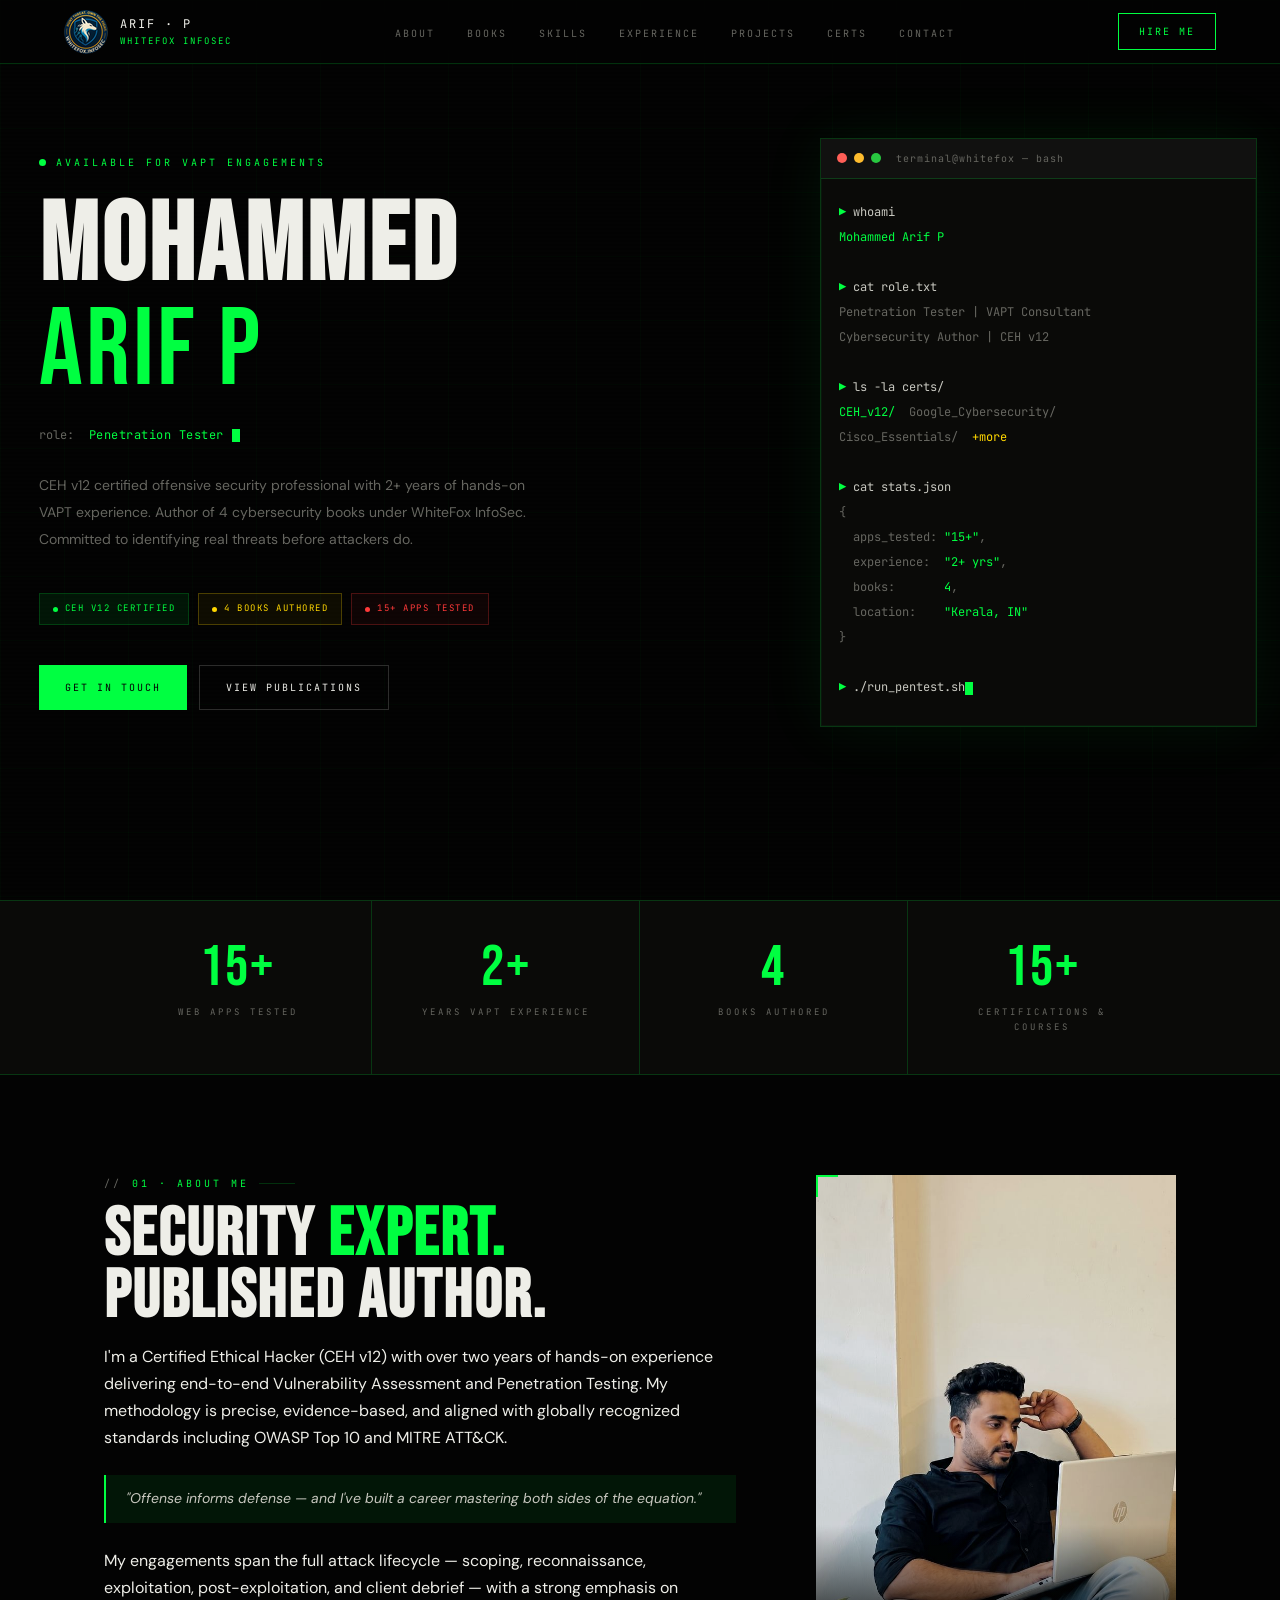
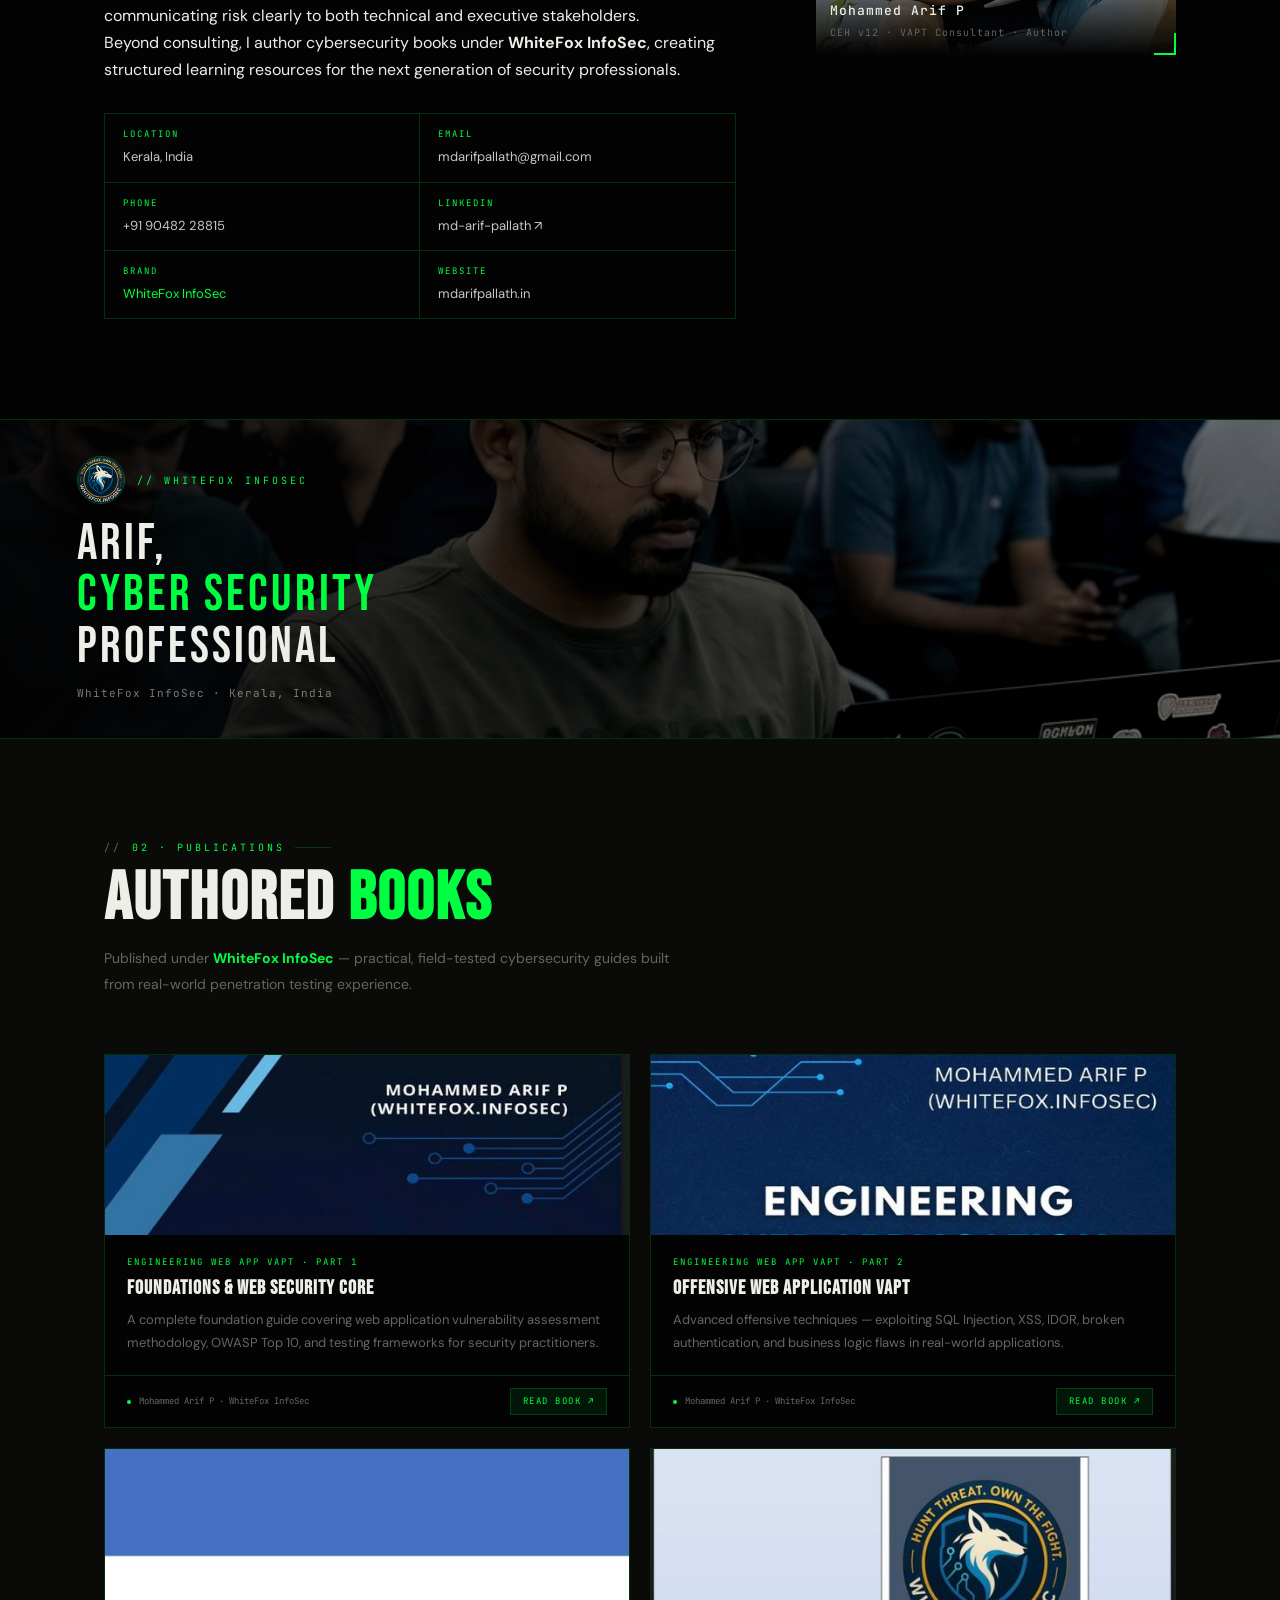
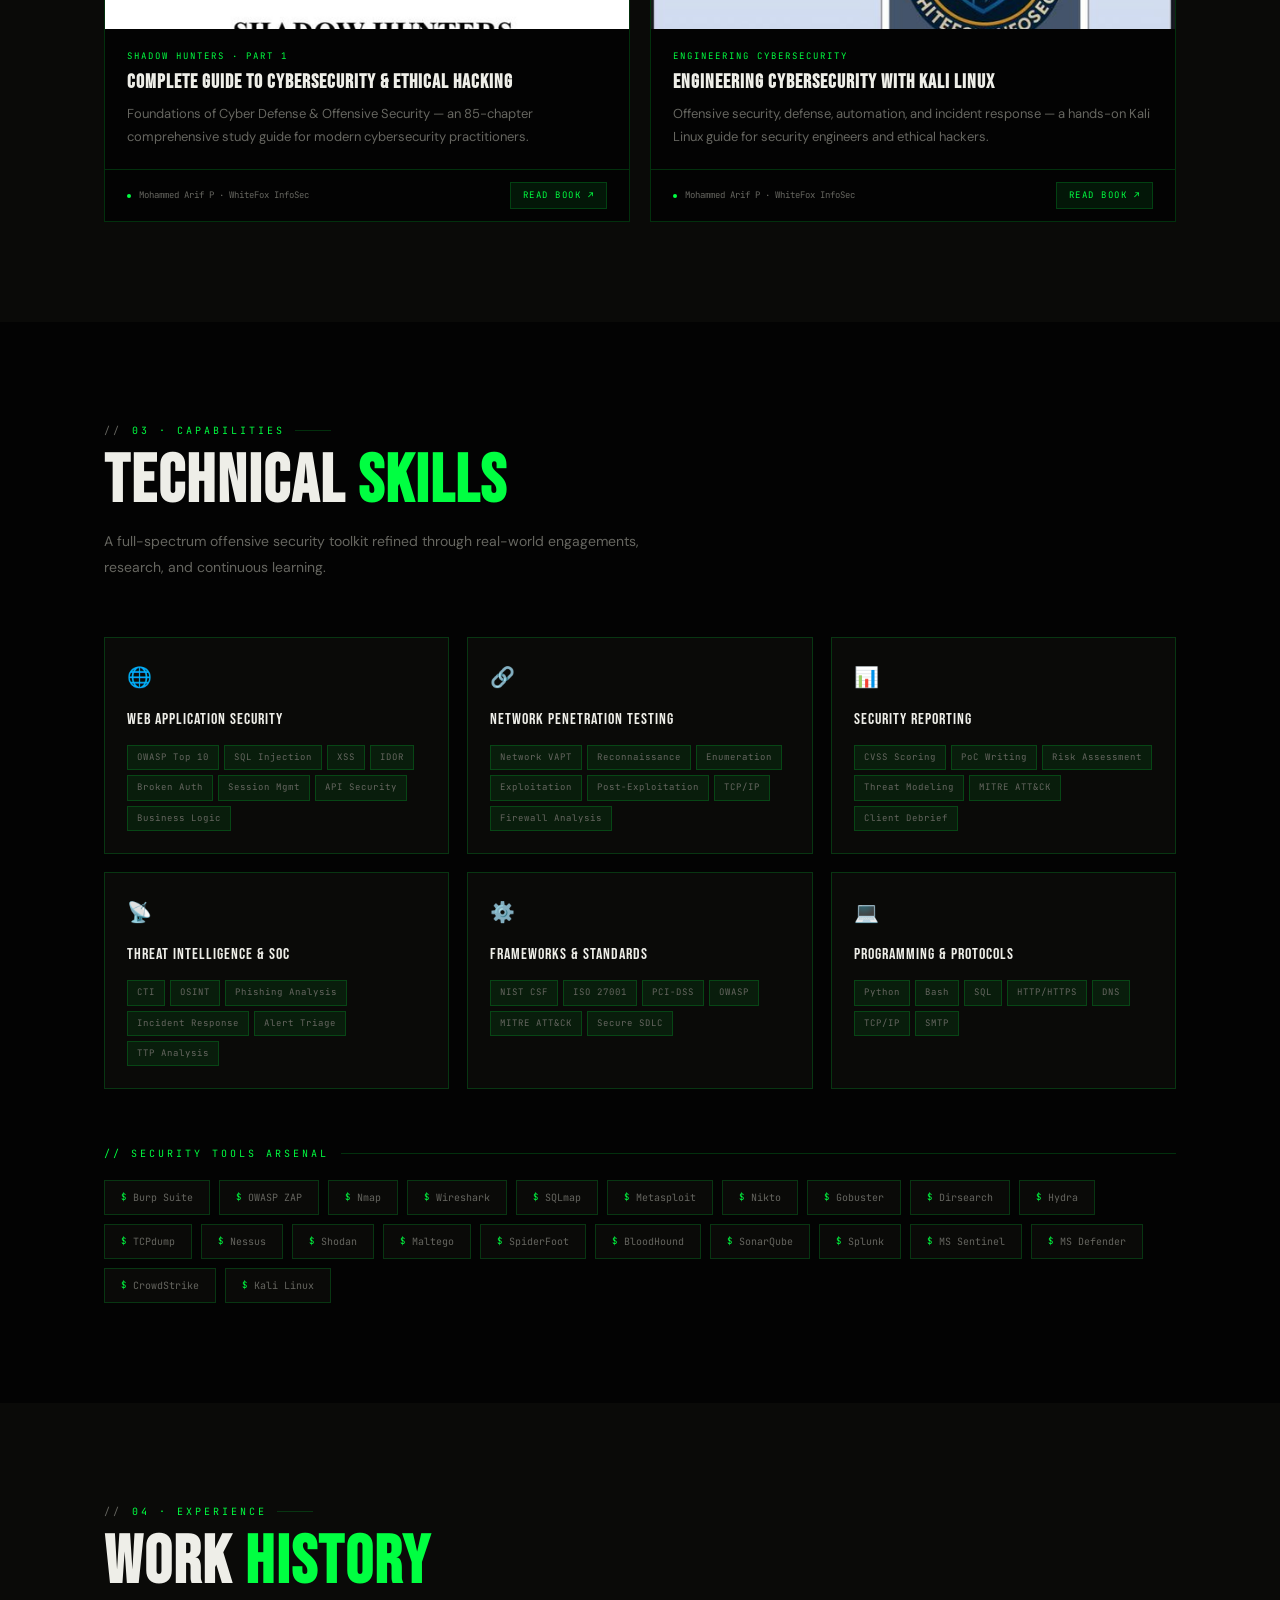
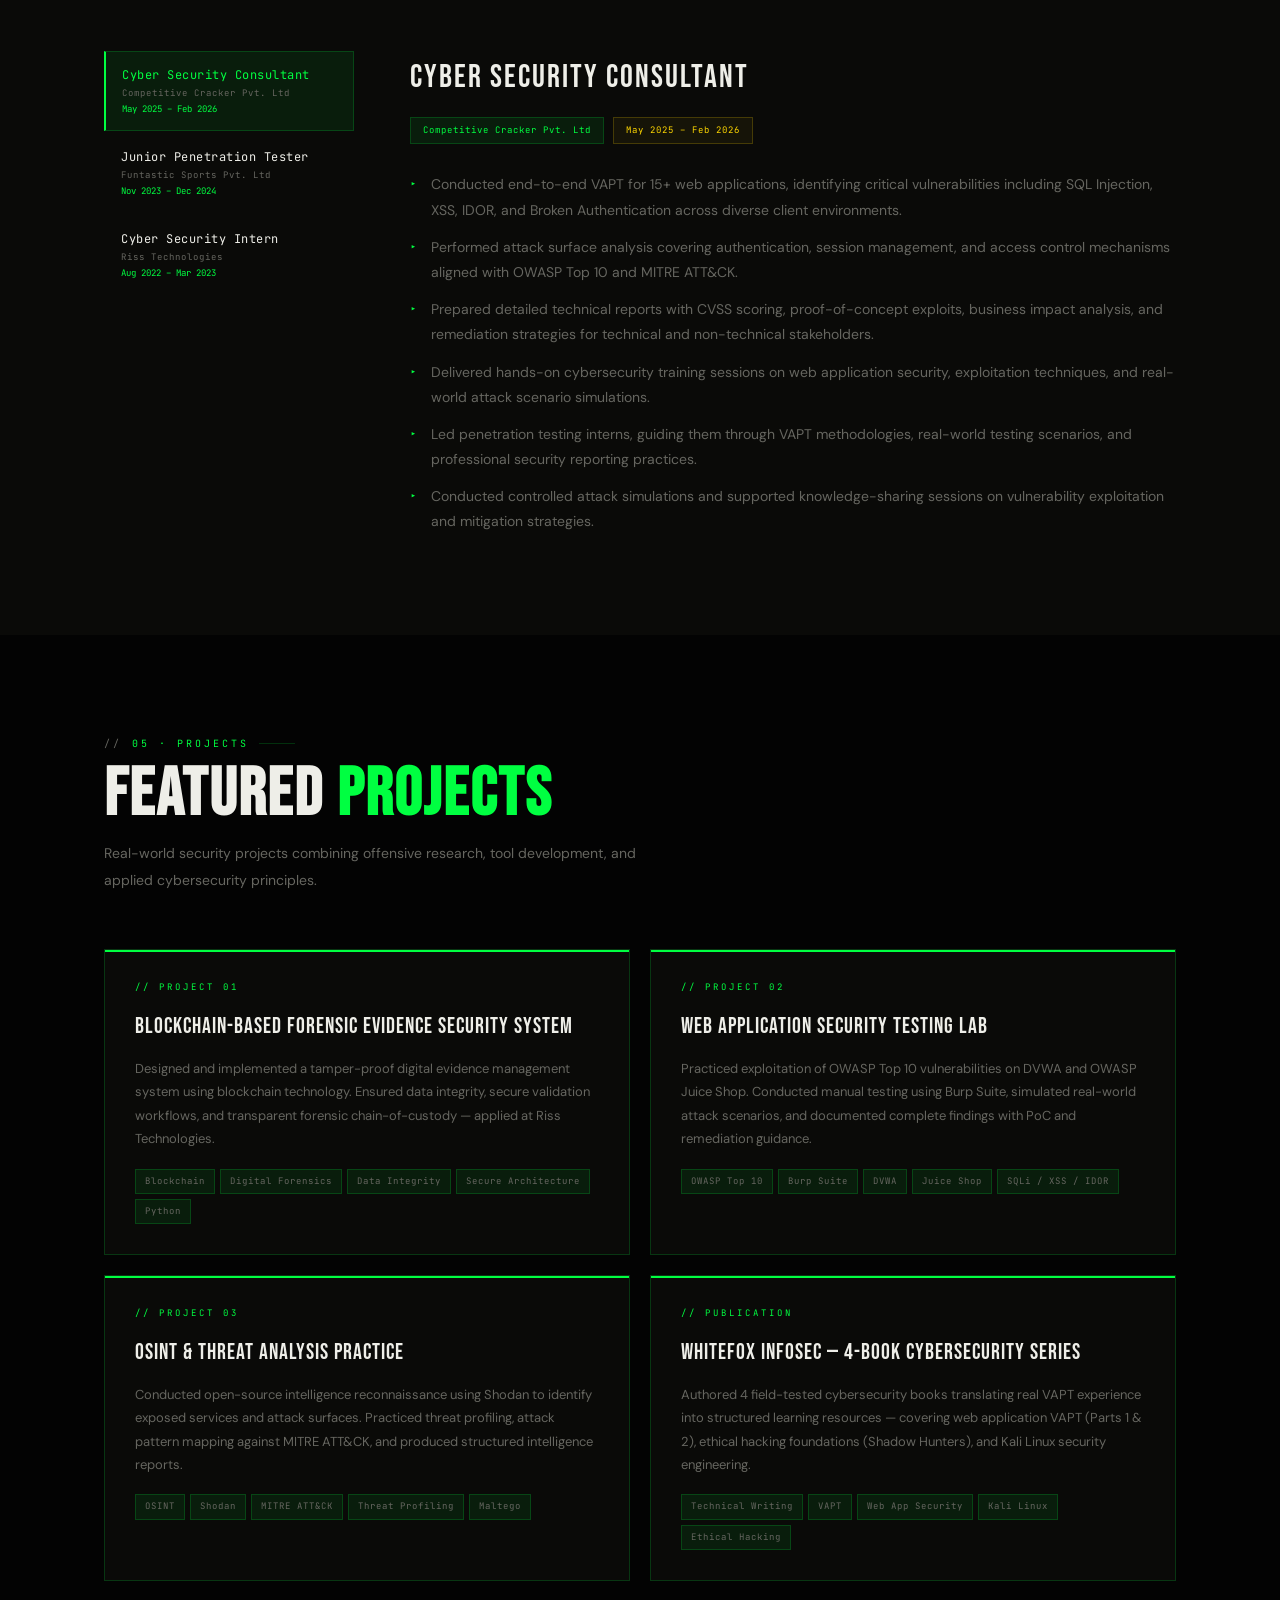
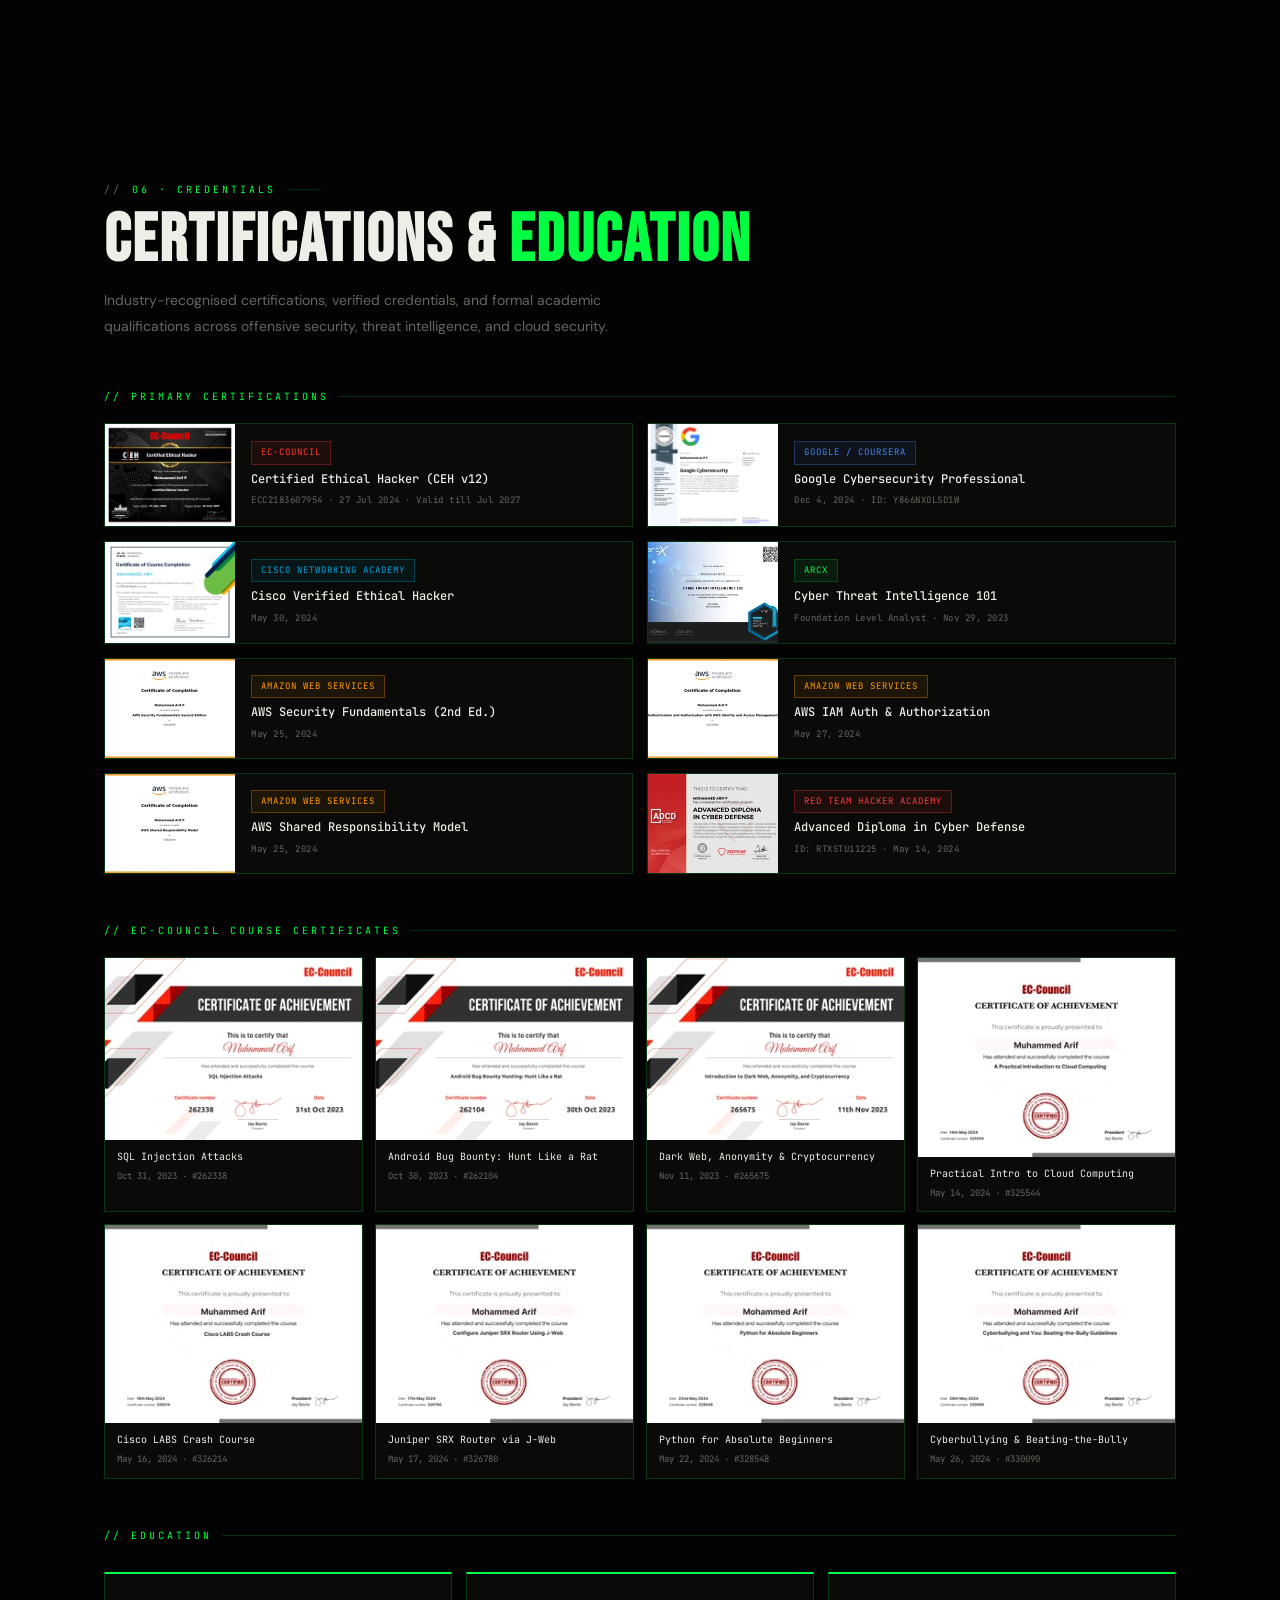
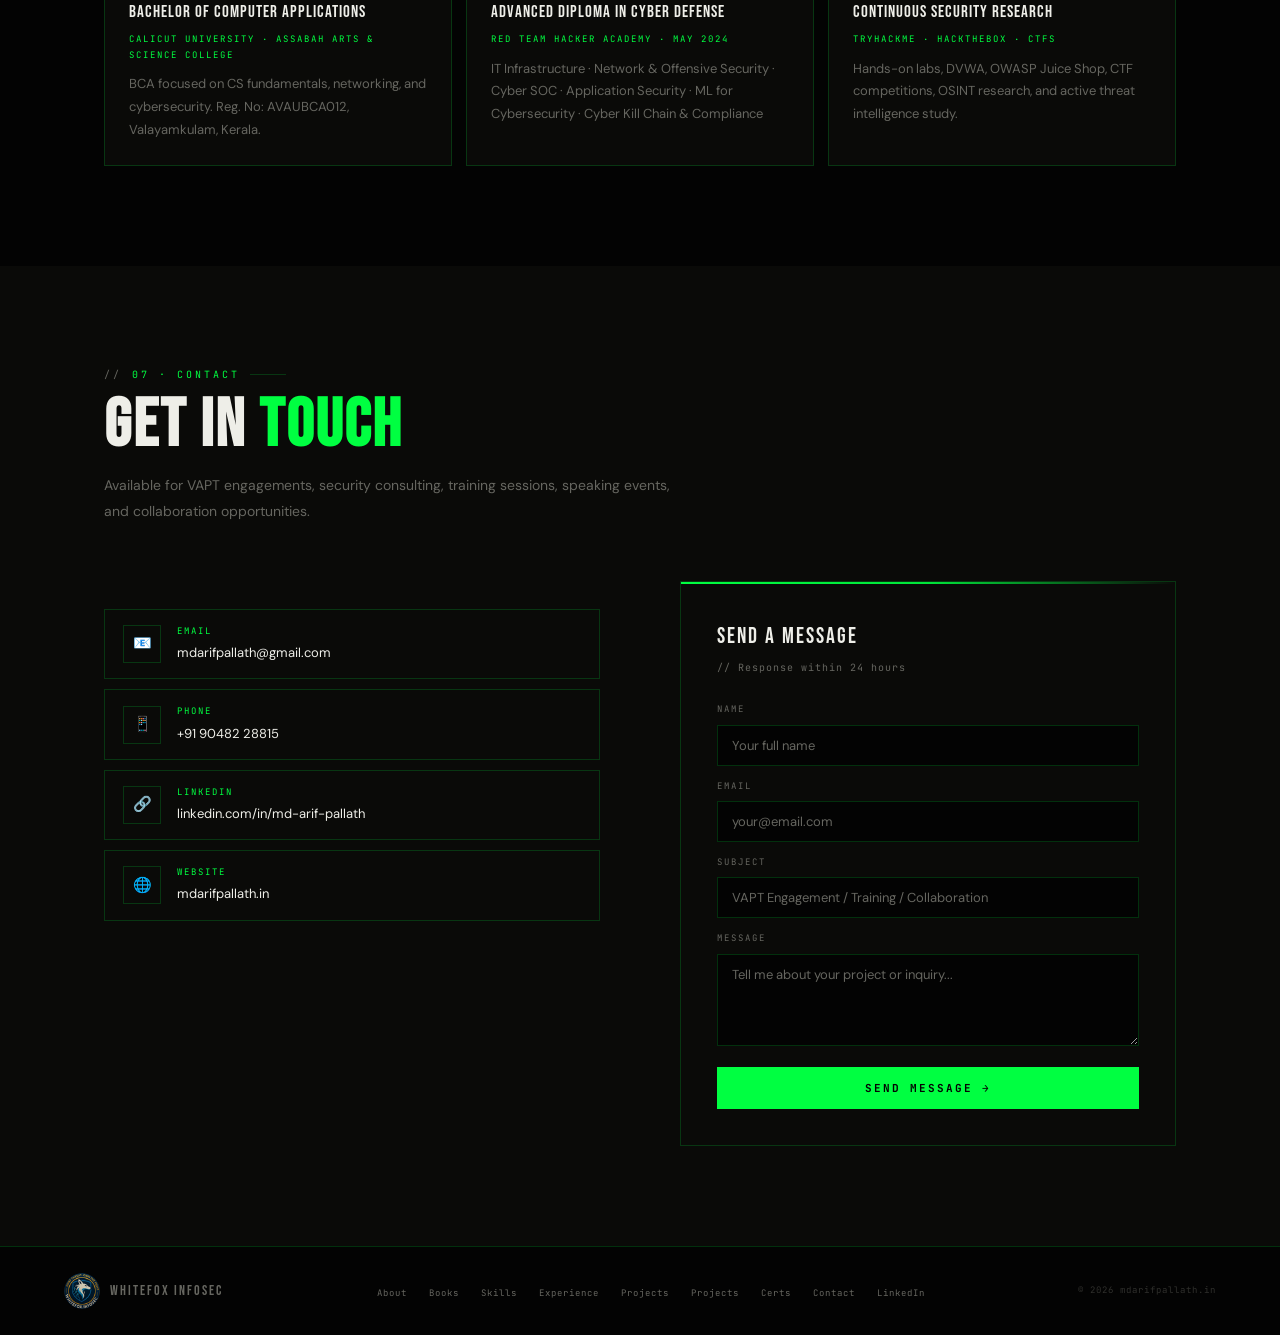
==== index.html @ 0f736189 "Add files via upload" ====
<!DOCTYPE html>
<html lang="en" prefix="og: https://ogp.me/ns#">
<head>
<meta charset="UTF-8">
<meta name="viewport" content="width=device-width, initial-scale=1.0">

<!-- PRIMARY SEO -->
<title>Mohammed Arif P | CEH v12 Penetration Tester & VAPT Consultant | Kerala, India</title>
<meta name="description" content="Mohammed Arif P — CEH v12 certified Penetration Tester and VAPT Consultant based in Kerala, India. Author of 4 cybersecurity books under WhiteFox InfoSec. Expert in OWASP Top 10, SQLi, XSS, IDOR, and network security.">
<meta name="keywords" content="Mohammed Arif P, mdarifpallath, penetration tester India, CEH v12, ethical hacker Kerala, VAPT consultant, web application security, cybersecurity author India, OWASP Top 10">
<meta name="author" content="Mohammed Arif P">
<meta name="robots" content="index, follow">
<meta name="theme-color" content="#030303">
<link rel="canonical" href="https://mdarifpallath.in/">

<!-- OPEN GRAPH -->
<meta property="og:type" content="profile">
<meta property="og:title" content="Mohammed Arif P — Penetration Tester, Author & VAPT Consultant">
<meta property="og:description" content="CEH v12 certified. Author of 4 cybersecurity books. 2+ years VAPT experience. Kerala, India.">
<meta property="og:url" content="https://mdarifpallath.in/">
<meta property="og:site_name" content="Mohammed Arif P | Cybersecurity Portfolio">
<meta property="og:locale" content="en_IN">

<!-- FONTS -->
<link rel="preconnect" href="https://fonts.googleapis.com">
<link rel="preconnect" href="https://fonts.gstatic.com" crossorigin>
<link href="https://fonts.googleapis.com/css2?family=Bebas+Neue&family=JetBrains+Mono:ital,wght@0,300;0,400;0,500;0,700;1,400&family=DM+Sans:wght@300;400;500;600&display=swap" rel="stylesheet">

<style>
/* ═══════════════ TOKENS ═══════════════ */
:root {
  --bg:       #030303;
  --bg-1:     #0A0A08;
  --bg-2:     #111110;
  --bg-3:     #181815;
  --green:    #00FF41;
  --green-2:  #00E63A;
  --green-3:  rgba(0,255,65,0.08);
  --green-bd: rgba(0,255,65,0.18);
  --green-gw: rgba(0,255,65,0.25);
  --red:      #FF3A3A;
  --gold:     #FFD700;
  --white:    #EEEEE8;
  --white-2:  #C8C8C0;
  --muted:    #666660;
  --dim:      rgba(238,238,232,0.05);
  --disp:     'Bebas Neue', sans-serif;
  --mono:     'JetBrains Mono', monospace;
  --sans:     'DM Sans', sans-serif;
}

/* ═══ RESET ═══ */
*,*::before,*::after{box-sizing:border-box;margin:0;padding:0}
html{scroll-behavior:smooth;font-size:16px}
body{
  background:var(--bg);
  color:var(--white);
  font-family:var(--sans);
  font-weight:400;
  line-height:1.7;
  overflow-x:hidden;
}
/* Grid texture */
body::before{
  content:'';
  position:fixed;inset:0;
  background-image:
    linear-gradient(rgba(0,255,65,0.025) 1px, transparent 1px),
    linear-gradient(90deg, rgba(0,255,65,0.025) 1px, transparent 1px);
  background-size:64px 64px;
  pointer-events:none;z-index:0;
}
/* Scanlines */
body::after{
  content:'';
  position:fixed;inset:0;
  background:repeating-linear-gradient(
    0deg,transparent,transparent 2px,
    rgba(0,0,0,0.025) 2px,rgba(0,0,0,0.025) 4px
  );
  pointer-events:none;z-index:0;
}
img{max-width:100%;display:block}
a{color:inherit;text-decoration:none}

/* ═══ SCROLLBAR ═══ */
::-webkit-scrollbar{width:3px}
::-webkit-scrollbar-track{background:var(--bg)}
::-webkit-scrollbar-thumb{background:var(--green)}
::selection{background:var(--green);color:var(--bg)}

/* ═══ LAYOUT ═══ */
.container{max-width:1200px;margin:0 auto;padding:0 5%}
section{padding:100px 0;position:relative;z-index:1}

/* ═══ SECTION HEAD ═══ */
.s-label{
  font-family:var(--mono);font-size:10px;color:var(--green);
  letter-spacing:3px;text-transform:uppercase;margin-bottom:12px;
  display:flex;align-items:center;gap:10px;
}
.s-label::before{content:'//';color:var(--muted)}
.s-label::after{content:'';height:1px;width:36px;background:var(--green-bd)}
.s-h{
  font-family:var(--disp);
  font-size:clamp(40px,5.5vw,68px);
  line-height:0.92;letter-spacing:2px;
  text-transform:uppercase;margin-bottom:14px;color:var(--white);
}
.s-h span{color:var(--green)}
.s-sub{font-size:14px;color:var(--muted);max-width:580px;line-height:1.9}

/* ═══ NAV ═══ */
nav{
  position:fixed;top:0;left:0;right:0;z-index:9000;
  height:64px;display:flex;align-items:center;justify-content:space-between;
  padding:0 5%;
  background:rgba(3,3,3,0.75);
  backdrop-filter:blur(20px);-webkit-backdrop-filter:blur(20px);
  border-bottom:1px solid var(--green-bd);
  transition:background 0.3s;
}
.nav-logo{display:flex;align-items:center;gap:12px}
/* nav-mark removed - using real logo */
.nav-wordmark{font-family:var(--mono);font-size:12px;color:var(--white);letter-spacing:2px}
.nav-sub{font-family:var(--mono);font-size:9px;color:var(--green);letter-spacing:2px;text-transform:uppercase}
.nav-links{display:flex;gap:32px;list-style:none}
.nav-links a{
  font-family:var(--mono);font-size:10px;color:var(--muted);
  letter-spacing:2px;text-transform:uppercase;transition:color 0.2s;
  position:relative;padding-bottom:3px;
}
.nav-links a::after{
  content:'';position:absolute;bottom:0;left:0;right:0;
  height:1px;background:var(--green);transform:scaleX(0);transition:transform 0.2s;
}
.nav-links a:hover{color:var(--green)}
.nav-links a:hover::after,.nav-links a.active::after{transform:scaleX(1)}
.nav-links a.active{color:var(--green)}
.nav-cta{
  font-family:var(--mono);font-size:10px;letter-spacing:2px;text-transform:uppercase;
  padding:9px 20px;border:1px solid var(--green);color:var(--green);
  transition:all 0.2s;
}
.nav-cta:hover{background:var(--green);color:var(--bg)}
.hamburger{display:none;flex-direction:column;gap:5px;cursor:pointer;background:none;border:none;padding:6px}
.hamburger span{display:block;width:22px;height:1px;background:var(--green);transition:all 0.3s}

/* ═══ HERO ═══ */
.hero{
  min-height:100vh;
  display:grid;grid-template-columns:1fr 460px;
  align-items:center;padding-top:64px;
  position:relative;z-index:1;gap:48px;
}
.hero-left{padding:80px 0 80px 5%}
.hero-status{
  display:flex;align-items:center;gap:10px;
  font-family:var(--mono);font-size:10px;color:var(--green);
  letter-spacing:3px;text-transform:uppercase;margin-bottom:28px;
}
.status-dot{
  width:7px;height:7px;border-radius:50%;background:var(--green);
  animation:pulse 2s infinite;flex-shrink:0;
}
@keyframes pulse{0%,100%{opacity:1;box-shadow:0 0 0 0 var(--green-gw)}50%{opacity:0.5;box-shadow:0 0 0 6px transparent}}
.hero-name{
  font-family:var(--disp);
  font-size:clamp(62px,8.5vw,116px);
  line-height:0.9;letter-spacing:3px;text-transform:uppercase;
  color:var(--white);margin-bottom:6px;
}
.hero-name-2{
  font-family:var(--disp);
  font-size:clamp(62px,8.5vw,116px);
  line-height:0.9;letter-spacing:3px;text-transform:uppercase;
  color:var(--green);margin-bottom:24px;display:block;
}
.hero-role-wrap{
  display:flex;align-items:center;gap:8px;
  margin-bottom:26px;
}
.role-pre{font-family:var(--mono);font-size:12px;color:var(--muted)}
#hero-role{font-family:var(--mono);font-size:12px;color:var(--green);letter-spacing:0.5px}
.caret{
  display:inline-block;width:8px;height:13px;
  background:var(--green);animation:blink 1s steps(1) infinite;
  vertical-align:middle;
}
@keyframes blink{50%{opacity:0}}
.hero-desc{
  font-size:14px;color:var(--muted);
  max-width:500px;line-height:1.95;margin-bottom:40px;
}
.badges{display:flex;flex-wrap:wrap;gap:9px;margin-bottom:40px}
.badge{
  display:flex;align-items:center;gap:7px;
  font-family:var(--mono);font-size:9px;letter-spacing:1.5px;text-transform:uppercase;
  padding:7px 13px;border:1px solid;
}
.bg-g{color:var(--green);border-color:var(--green-bd);background:var(--green-3)}
.bg-r{color:var(--red);border-color:rgba(255,58,58,0.25);background:rgba(255,58,58,0.05)}
.bg-y{color:var(--gold);border-color:rgba(255,215,0,0.25);background:rgba(255,215,0,0.05)}
.bdot{width:5px;height:5px;border-radius:50%}
.bg-g .bdot{background:var(--green)}
.bg-r .bdot{background:var(--red);animation:pulse 2s infinite}
.bg-y .bdot{background:var(--gold)}
.ctas{display:flex;gap:12px;flex-wrap:wrap}
.btn{
  display:inline-flex;align-items:center;gap:8px;
  font-family:var(--mono);font-size:10px;letter-spacing:2px;text-transform:uppercase;
  padding:13px 26px;transition:all 0.22s;cursor:pointer;border:none;
}
.btn-solid{background:var(--green);color:var(--bg)}
.btn-solid:hover{background:var(--green-2);transform:translateY(-2px);box-shadow:0 8px 28px var(--green-gw)}
.btn-line{background:transparent;color:var(--white);border:1px solid rgba(238,238,232,0.18)}
.btn-line:hover{border-color:var(--green);color:var(--green)}

/* ═══ HERO TERMINAL ═══ */
.hero-right{padding:0 5% 0 0;display:flex;align-items:center;justify-content:center}
.terminal{
  background:var(--bg-1);border:1px solid var(--green-bd);
  width:100%;max-width:440px;
  box-shadow:0 0 60px rgba(0,255,65,0.07),inset 0 0 0 1px rgba(0,255,65,0.05);
  position:relative;
}
.t-bar{
  display:flex;align-items:center;gap:7px;
  padding:11px 16px;border-bottom:1px solid var(--green-bd);
  background:var(--bg-2);
}
.t-circle{width:10px;height:10px;border-radius:50%}
.t-circle:nth-child(1){background:#FF5F57}
.t-circle:nth-child(2){background:#FEBC2E}
.t-circle:nth-child(3){background:#28C840}
.t-tab{font-family:var(--mono);font-size:10px;color:var(--muted);letter-spacing:1px;margin-left:8px}
.t-body{padding:20px 18px 26px;font-family:var(--mono);font-size:12px;line-height:2}
.tp{color:var(--green)}
.tc{color:var(--white-2)}
.to{color:var(--muted)}
.tg{color:var(--green)}
.tr{color:var(--red)}
.ty{color:var(--gold)}
.tl{margin:1px 0;display:block}
.t-caret{
  display:inline-block;width:8px;height:13px;
  background:var(--green);animation:blink 1s steps(1) infinite;
  vertical-align:text-bottom;
}

/* ═══ STATS ═══ */
.stats{
  background:var(--bg-1);
  border-top:1px solid var(--green-bd);border-bottom:1px solid var(--green-bd);
  position:relative;z-index:1;
}
.stats-grid{display:grid;grid-template-columns:repeat(4,1fr)}
.stat{
  padding:38px 40px;text-align:center;
  border-right:1px solid var(--green-bd);position:relative;
  transition:background 0.3s;
}
.stat:last-child{border-right:none}
.stat::after{
  content:'';position:absolute;top:0;left:0;right:0;height:2px;
  background:transparent;transition:background 0.3s;
}
.stat:hover{background:var(--green-3)}
.stat:hover::after{background:var(--green)}
.stat-n{
  font-family:var(--disp);font-size:58px;color:var(--green);
  line-height:1;letter-spacing:2px;margin-bottom:8px;
}
.stat-l{font-family:var(--mono);font-size:9px;color:var(--muted);letter-spacing:3px;text-transform:uppercase}

/* ═══ ABOUT ═══ */
.about-grid{
  display:grid;grid-template-columns:1fr 360px;
  gap:80px;align-items:start;
}
.about-text p{font-size:14px;color:var(--muted);line-height:1.95;margin-bottom:18px}
blockquote{
  border-left:2px solid var(--green);padding:12px 20px;
  margin:24px 0;font-style:italic;color:var(--white-2);
  background:var(--green-3);font-size:14px;
}
.info-table{
  margin-top:30px;border:1px solid var(--green-bd);
  display:grid;grid-template-columns:1fr 1fr;
}
.i-row{
  padding:13px 18px;border-bottom:1px solid var(--green-bd);
  border-right:1px solid var(--green-bd);
}
.i-row:nth-child(even){border-right:none}
.i-row:nth-last-child(-n+2){border-bottom:none}
.i-k{font-family:var(--mono);font-size:9px;color:var(--green);letter-spacing:2px;text-transform:uppercase;margin-bottom:4px}
.i-v{font-size:13px;color:var(--white-2)}
.i-v a{color:var(--white-2);transition:color 0.2s}
.i-v a:hover{color:var(--green)}

/* ═══ PHOTO ═══ */
.photo-wrap{position:relative}
.photo-frame{position:relative;overflow:hidden}
.photo-frame img{
  width:100%;aspect-ratio:3/4;object-fit:cover;object-position:top;
  display:block;filter:grayscale(15%) contrast(1.05);
  transition:filter 0.3s;
}
.photo-frame:hover img{filter:grayscale(0%) contrast(1.05)}
/* photo placeholder */
.photo-ph{
  width:100%;aspect-ratio:3/4;
  background:linear-gradient(160deg,var(--bg-2),var(--bg-3));
  display:flex;flex-direction:column;align-items:center;justify-content:center;gap:10px;
}
.photo-init{
  font-family:var(--disp);font-size:80px;letter-spacing:6px;
  color:var(--green);opacity:0.75;
}
.photo-ph-sub{font-family:var(--mono);font-size:9px;color:var(--muted);letter-spacing:3px;text-transform:uppercase}
/* corner brackets */
.photo-frame::before,.photo-frame::after{
  content:'';position:absolute;width:22px;height:22px;
  border-color:var(--green);border-style:solid;z-index:2;
}
.photo-frame::before{top:0;left:0;border-width:2px 0 0 2px}
.photo-frame::after{bottom:0;right:0;border-width:0 2px 2px 0}
.photo-overlay{
  position:absolute;bottom:0;left:0;right:0;height:130px;
  background:linear-gradient(to top,var(--bg) 0%,transparent 100%);
}
.photo-cap{
  position:absolute;bottom:14px;left:14px;right:14px;
  font-family:var(--mono);font-size:10px;color:var(--muted);letter-spacing:1px;
}
.photo-cap-name{font-size:13px;color:var(--white);margin-bottom:2px;font-weight:500}

/* ═══ BOOKS ═══ */
.dark-bg{background:var(--bg-1)}
.books-grid{
  display:grid;grid-template-columns:repeat(2,1fr);
  gap:20px;margin-top:56px;
}
.book{
  background:var(--bg);border:1px solid var(--green-bd);
  display:flex;flex-direction:column;
  transition:all 0.3s;position:relative;overflow:hidden;
}
.book:hover{border-color:var(--green);transform:translateY(-3px);box-shadow:0 0 40px rgba(0,255,65,0.1)}
.book-cover{height:180px;position:relative;overflow:hidden}
.book-cover img{width:100%;height:100%;object-fit:cover;object-position:top;transition:transform 0.4s}
.book:hover .book-cover img{transform:scale(1.04)}
.book-cover-ph{
  width:100%;height:100%;display:flex;align-items:flex-end;padding:14px;position:relative;
}
.book-cover-overlay{position:absolute;inset:0;background:linear-gradient(to top,rgba(0,0,0,0.85) 0%,rgba(0,0,0,0.2) 60%,transparent 100%)}
.book-tag{
  font-family:var(--mono);font-size:9px;letter-spacing:2px;text-transform:uppercase;
  color:var(--green);border:1px solid var(--green-bd);background:rgba(0,255,65,0.1);
  padding:4px 10px;position:relative;z-index:1;
}
.book-body{padding:20px 22px;flex:1;display:flex;flex-direction:column}
.book-series{font-family:var(--mono);font-size:9px;color:var(--green);letter-spacing:2px;text-transform:uppercase;margin-bottom:7px}
.book-title{font-family:var(--disp);font-size:20px;letter-spacing:1px;text-transform:uppercase;color:var(--white);margin-bottom:9px;line-height:1.15}
.book-desc{font-size:13px;color:var(--muted);line-height:1.75;flex:1}
.book-foot{
  padding:12px 22px;border-top:1px solid var(--green-bd);
  font-family:var(--mono);font-size:9px;color:var(--muted);
  display:flex;align-items:center;gap:8px;
}
.bfdot{width:4px;height:4px;border-radius:50%;background:var(--green)}

/* ═══ SKILLS ═══ */
.skills-grid{display:grid;grid-template-columns:repeat(3,1fr);gap:18px;margin-top:56px}
.sk{
  background:var(--bg-1);border:1px solid var(--green-bd);
  padding:22px;position:relative;transition:all 0.3s;
}
.sk::before{
  content:'';position:absolute;top:0;left:0;right:0;height:2px;
  background:transparent;transition:background 0.3s;
}
.sk:hover::before{background:var(--green)}
.sk:hover{border-color:rgba(0,255,65,0.35)}
.sk-ico{font-size:20px;margin-bottom:12px}
.sk-title{font-family:var(--disp);font-size:16px;letter-spacing:1px;text-transform:uppercase;color:var(--white);margin-bottom:12px}
.tags{display:flex;flex-wrap:wrap;gap:5px}
.tag{
  font-family:var(--mono);font-size:9px;letter-spacing:1px;
  padding:4px 9px;background:var(--green-3);border:1px solid var(--green-bd);
  color:var(--muted);transition:all 0.2s;
}
.tag:hover{color:var(--green);border-color:var(--green)}
.tools-wrap{margin-top:56px}
.tools-lbl{
  font-family:var(--mono);font-size:10px;color:var(--green);
  letter-spacing:3px;text-transform:uppercase;
  margin-bottom:18px;display:flex;align-items:center;gap:12px;
}
.tools-lbl::after{content:'';flex:1;height:1px;background:var(--green-bd)}
.tools-row{display:flex;flex-wrap:wrap;gap:9px}
.tool{
  display:flex;align-items:center;gap:7px;
  font-family:var(--mono);font-size:10px;
  padding:8px 16px;background:var(--bg-1);
  border:1px solid var(--green-bd);color:var(--muted);
  transition:all 0.2s;
}
.tool::before{content:'$';color:var(--green);font-size:9px}
.tool:hover{border-color:var(--green);color:var(--green)}

/* ═══ EXPERIENCE ═══ */
.exp-wrap{display:grid;grid-template-columns:250px 1fr;gap:56px;margin-top:56px}
.exp-tabs{position:sticky;top:80px;display:flex;flex-direction:column;gap:2px}
.exp-tab{
  padding:15px 16px;border:1px solid transparent;
  cursor:pointer;background:none;text-align:left;transition:all 0.2s;
}
.exp-tab:hover,.exp-tab.active{background:var(--green-3);border-color:var(--green-bd)}
.exp-tab.active{border-left:2px solid var(--green)}
.exp-tab.active .et-r{color:var(--green)}
.et-r{font-family:var(--mono);font-size:12px;color:var(--white);margin-bottom:4px;transition:color 0.2s;letter-spacing:0.5px}
.et-c{font-family:var(--mono);font-size:9px;color:var(--muted);letter-spacing:1px}
.et-p{font-family:var(--mono);font-size:9px;color:var(--green);margin-top:4px}
.exp-panel{display:none}
.exp-panel.active{display:block}
.exp-title{font-family:var(--disp);font-size:32px;letter-spacing:2px;text-transform:uppercase;color:var(--white);margin-bottom:12px}
.exp-meta{display:flex;gap:9px;flex-wrap:wrap;margin-bottom:28px}
.chip{font-family:var(--mono);font-size:9px;letter-spacing:1px;padding:5px 12px;border:1px solid}
.chip-g{color:var(--green);border-color:var(--green-bd);background:var(--green-3)}
.chip-y{color:var(--gold);border-color:rgba(255,215,0,0.2);background:rgba(255,215,0,0.05)}
.exp-list{list-style:none;display:flex;flex-direction:column;gap:12px}
.exp-list li{display:flex;gap:14px;font-size:14px;color:var(--muted);line-height:1.8}
.arrow{color:var(--green);flex-shrink:0;font-family:var(--mono);font-size:11px;margin-top:3px}

/* ═══ CERTIFICATIONS ═══ */
.certs-grid{display:grid;grid-template-columns:repeat(2,1fr);gap:14px;margin-top:56px}
.cert{
  background:var(--bg-1);border:1px solid var(--green-bd);
  padding:20px 24px;display:flex;align-items:center;gap:16px;
  position:relative;overflow:hidden;transition:all 0.3s;
}
.cert::after{
  content:'';position:absolute;bottom:0;left:0;right:0;height:1px;
  background:linear-gradient(90deg,transparent,var(--green),transparent);
  opacity:0;transition:opacity 0.3s;
}
.cert:hover{border-color:rgba(0,255,65,0.4)}
.cert:hover::after{opacity:1}
.cert-ico{
  width:46px;height:46px;display:flex;align-items:center;justify-content:center;
  font-size:18px;flex-shrink:0;border:1px solid;
}
.ci-r{border-color:rgba(255,58,58,0.3);background:rgba(255,58,58,0.08)}
.ci-g{border-color:var(--green-bd);background:var(--green-3)}
.ci-b{border-color:rgba(0,100,255,0.3);background:rgba(0,100,255,0.08)}
.ci-y{border-color:rgba(255,215,0,0.3);background:rgba(255,215,0,0.08)}
.cert-name{font-family:var(--mono);font-size:12px;color:var(--white);margin-bottom:4px;letter-spacing:0.5px}
.cert-iss{font-family:var(--mono);font-size:9px;color:var(--muted);letter-spacing:1px}
.cert-yr{font-family:var(--disp);font-size:15px;color:var(--green);margin-left:auto;flex-shrink:0}

/* ═══ EDUCATION ═══ */
.edu-grid{display:grid;grid-template-columns:repeat(2,1fr);gap:14px;margin-top:28px}
.edu{
  background:var(--bg-1);border:1px solid var(--green-bd);
  border-top:2px solid var(--green);padding:24px;transition:border-color 0.3s;
}
.edu:hover{border-top-color:var(--green-2)}
.edu-deg{font-family:var(--disp);font-size:17px;letter-spacing:1px;text-transform:uppercase;color:var(--white);margin-bottom:6px}
.edu-school{font-family:var(--mono);font-size:9px;color:var(--green);letter-spacing:2px;text-transform:uppercase;margin-bottom:10px}
.edu-desc{font-size:13px;color:var(--muted);line-height:1.75}

/* ═══ CONTACT ═══ */
.contact-grid{display:grid;grid-template-columns:1fr 1fr;gap:80px;align-items:start;margin-top:56px}
.c-links{display:flex;flex-direction:column;gap:10px;margin-top:28px}
.c-link{
  display:flex;align-items:center;gap:16px;
  background:var(--bg-1);border:1px solid var(--green-bd);
  padding:14px 18px;transition:all 0.25s;
}
.c-link:hover{border-color:var(--green);transform:translateX(6px)}
.c-ico{
  width:38px;height:38px;border:1px solid var(--green-bd);
  display:flex;align-items:center;justify-content:center;font-size:15px;flex-shrink:0;
}
.c-lbl{font-family:var(--mono);font-size:9px;letter-spacing:2px;text-transform:uppercase;color:var(--green);margin-bottom:3px}
.c-val{font-size:13px;color:var(--white)}
.c-form{
  background:var(--bg-1);border:1px solid var(--green-bd);
  padding:36px;position:relative;
}
.c-form::before{
  content:'';position:absolute;top:0;left:0;right:0;height:2px;
  background:linear-gradient(90deg,var(--green),var(--green-2),transparent);
}
.cf-h{font-family:var(--disp);font-size:22px;letter-spacing:2px;text-transform:uppercase;color:var(--white);margin-bottom:4px}
.cf-sub{font-family:var(--mono);font-size:10px;color:var(--muted);letter-spacing:1px;margin-bottom:26px}
.f-g{margin-bottom:13px}
.f-l{display:block;font-family:var(--mono);font-size:9px;letter-spacing:2px;text-transform:uppercase;color:var(--muted);margin-bottom:7px}
.f-i{
  width:100%;padding:11px 14px;
  background:var(--bg);border:1px solid var(--green-bd);
  color:var(--white);font-family:var(--sans);font-size:13px;
  outline:none;transition:border-color 0.2s;
}
.f-i::placeholder{color:var(--muted)}
.f-i:focus{border-color:var(--green)}
textarea.f-i{resize:vertical;min-height:88px}
.f-btn{
  width:100%;font-family:var(--mono);font-size:11px;font-weight:700;
  letter-spacing:2px;text-transform:uppercase;padding:14px;
  background:var(--green);color:var(--bg);border:none;cursor:pointer;
  transition:all 0.25s;
}
.f-btn:hover{background:var(--green-2);box-shadow:0 8px 32px var(--green-gw)}

/* ═══ FOOTER ═══ */
footer{
  border-top:1px solid var(--green-bd);padding:26px 5%;
  display:flex;justify-content:space-between;align-items:center;
  flex-wrap:wrap;gap:14px;position:relative;z-index:1;
}
.foot-brand{font-family:var(--disp);font-size:14px;letter-spacing:2px;color:var(--muted)}
.foot-links{display:flex;gap:22px;list-style:none}
.foot-links a{font-family:var(--mono);font-size:9px;letter-spacing:1px;color:var(--muted);transition:color 0.2s}
.foot-links a:hover{color:var(--green)}
.foot-copy{font-family:var(--mono);font-size:9px;color:rgba(102,102,96,0.45);letter-spacing:1px}

/* ═══ ANIMATIONS ═══ */
.rev{opacity:0;transform:translateY(26px);transition:opacity 0.7s cubic-bezier(.16,1,.3,1),transform 0.7s cubic-bezier(.16,1,.3,1)}
.rev.in{opacity:1;transform:none}
.d1{transition-delay:.1s}.d2{transition-delay:.2s}.d3{transition-delay:.3s}.d4{transition-delay:.4s}

/* ═══ RESPONSIVE ═══ */
@media(max-width:1100px){
  .hero{grid-template-columns:1fr}
  .hero-right{display:none}
  .about-grid{grid-template-columns:1fr;gap:48px}
  .photo-wrap{max-width:300px}
  .books-grid{grid-template-columns:1fr}
  .skills-grid{grid-template-columns:repeat(2,1fr)}
  .exp-wrap{grid-template-columns:1fr}
  .exp-tabs{position:static;flex-direction:row;overflow-x:auto;gap:6px;padding-bottom:4px}
  .contact-grid{grid-template-columns:1fr;gap:40px}
}
@media(max-width:768px){
  .nav-links,.nav-cta{display:none}
  .hamburger{display:flex}
  .nav-links.open{
    display:flex;flex-direction:column;gap:0;
    position:absolute;top:64px;left:0;right:0;
    background:rgba(3,3,3,0.98);padding:20px 5%;
    border-bottom:1px solid var(--green-bd);
  }
  .nav-links.open li{border-bottom:1px solid var(--green-bd)}
  .nav-links.open a{display:block;padding:12px 0}
  .stats-grid{grid-template-columns:repeat(2,1fr)}
  .stat:nth-child(2){border-right:none}
  .stat:nth-child(n+3){border-top:1px solid var(--green-bd)}
  .certs-grid,.edu-grid{grid-template-columns:1fr}
  .info-table{grid-template-columns:1fr}
  .i-row{border-right:none}
  .i-row:nth-last-child(-n+2){border-bottom:1px solid var(--green-bd)}
  .i-row:last-child{border-bottom:none}
  .skills-grid{grid-template-columns:1fr}
  section{padding:72px 0}
}




.cred-lbl{font-family:var(--mono);font-size:10px;color:var(--green);letter-spacing:3px;text-transform:uppercase;margin:48px 0 18px;display:flex;align-items:center;gap:10px}
.cred-lbl::after{content:'';flex:1;height:1px;background:var(--green-bd)}

/* Primary cert cards */
.pcerts-grid{display:grid;grid-template-columns:repeat(2,1fr);gap:14px}
.pcert{background:var(--bg-1);border:1px solid var(--green-bd);display:flex;gap:0;overflow:hidden;transition:all 0.3s}
.pcert:hover{border-color:var(--green);box-shadow:0 0 30px rgba(0,255,65,0.08);transform:translateY(-2px)}
.pcert-thumb{width:130px;flex-shrink:0;overflow:hidden;background:var(--bg-2)}
.pcert-thumb img{width:100%;height:100%;object-fit:cover;display:block;transition:transform 0.4s;filter:contrast(1.05)}
.pcert:hover .pcert-thumb img{transform:scale(1.04)}
.pcert-body{padding:16px;flex:1;display:flex;flex-direction:column;justify-content:center;gap:6px}
.pcert-badge{font-family:var(--mono);font-size:9px;letter-spacing:1px;text-transform:uppercase;padding:3px 9px;border:1px solid;display:inline-block;align-self:flex-start}
.pcert-name{font-family:var(--mono);font-size:12px;color:var(--white);line-height:1.4;font-weight:500}
.pcert-meta{font-family:var(--mono);font-size:9px;color:var(--muted);letter-spacing:0.5px}

/* EC-Council mini cards */
.ec-courses{display:grid;grid-template-columns:repeat(4,1fr);gap:12px}
.ecc{background:var(--bg-1);border:1px solid var(--green-bd);overflow:hidden;transition:all 0.3s}
.ecc:hover{border-color:var(--green);transform:translateY(-2px)}
.ecc-thumb{width:100%;overflow:hidden;background:var(--bg-2)}
.ecc-thumb img{width:100%;display:block;object-fit:cover;transition:transform 0.4s;filter:contrast(1.05)}
.ecc:hover .ecc-thumb img{transform:scale(1.04)}
.ecc-info{padding:10px 12px}
.ecc-name{font-family:var(--mono);font-size:10px;color:var(--white);margin-bottom:5px;line-height:1.4}
.ecc-d{font-family:var(--mono);font-size:9px;color:var(--muted)}

@media(max-width:900px){
  .pcerts-grid{grid-template-columns:1fr}
  .ec-courses{grid-template-columns:repeat(2,1fr)}
}
@media(max-width:600px){
  .pcert-thumb{width:90px}
  .ec-courses{grid-template-columns:repeat(2,1fr)}
}
@media(max-width:400px){
  .ec-courses{grid-template-columns:1fr}
}

.book-read-btn{
  font-family:var(--mono);font-size:9px;letter-spacing:1.5px;text-transform:uppercase;
  color:var(--green);border:1px solid var(--green-bd);padding:5px 12px;
  background:var(--green-3);transition:all 0.2s;white-space:nowrap;flex-shrink:0;
}
.book-read-btn:hover{background:var(--green);color:var(--bg);}
</style>
</head>
<body>

<!-- ═══ NAV ═══ -->
<header>
  <nav id="nav">
    <div class="nav-logo">
      <img src="[data-uri]" alt="WhiteFox InfoSec" style="width:44px;height:44px;border-radius:50%;flex-shrink:0">
      <div>
        <div class="nav-wordmark">ARIF · P</div>
        <div class="nav-sub">WhiteFox InfoSec</div>
      </div>
    </div>
    <ul class="nav-links" id="navLinks">
      <li><a href="#about">About</a></li>
      <li><a href="#books">Books</a></li>
      <li><a href="#skills">Skills</a></li>
      <li><a href="#experience">Experience</a></li>
      <li><a href="#projects">Projects</a></li><li><a href="#certifications">Certs</a></li>
      <li><a href="#contact">Contact</a></li>
    </ul>
    <a href="mailto:mdarifpallath@gmail.com" class="nav-cta">Hire Me</a>
    <button class="hamburger" id="ham" aria-label="Toggle menu" aria-expanded="false">
      <span></span><span></span><span></span>
    </button>
  </nav>
</header>

<main>

<!-- ═══ HERO ═══ -->
<section class="hero" id="hero" aria-label="Introduction">
  <div class="hero-left">
    <div class="hero-status">
      <div class="status-dot"></div>
      Available for VAPT Engagements
    </div>
    <h1 class="hero-name">Mohammed</h1>
    <span class="hero-name-2">Arif P</span>
    <div class="hero-role-wrap">
      <span class="role-pre">role:&nbsp;</span>
      <span id="hero-role"></span><span class="caret"></span>
    </div>
    <p class="hero-desc">
      CEH v12 certified offensive security professional with 2+ years of hands-on VAPT experience. Author of 4 cybersecurity books under WhiteFox InfoSec. Committed to identifying real threats before attackers do.
    </p>
    <div class="badges">
      <span class="badge bg-g"><span class="bdot"></span>CEH v12 Certified</span>
      <span class="badge bg-y"><span class="bdot"></span>4 Books Authored</span>
      <span class="badge bg-r"><span class="bdot"></span>15+ Apps Tested</span>
    </div>
    <div class="ctas">
      <a href="#contact" class="btn btn-solid">Get In Touch</a>
      <a href="#books" class="btn btn-line">View Publications</a>
    </div>
  </div>

  <div class="hero-right" aria-hidden="true">
    <div class="terminal">
      <div class="t-bar">
        <div class="t-circle"></div>
        <div class="t-circle"></div>
        <div class="t-circle"></div>
        <span class="t-tab">terminal@whitefox — bash</span>
      </div>
      <div class="t-body">
        <span class="tl"><span class="tp">▶</span> <span class="tc">whoami</span></span>
        <span class="tl"><span class="tg">Mohammed Arif P</span></span>
        <span class="tl">&nbsp;</span>
        <span class="tl"><span class="tp">▶</span> <span class="tc">cat role.txt</span></span>
        <span class="tl"><span class="to">Penetration Tester | VAPT Consultant</span></span>
        <span class="tl"><span class="to">Cybersecurity Author | CEH v12</span></span>
        <span class="tl">&nbsp;</span>
        <span class="tl"><span class="tp">▶</span> <span class="tc">ls -la certs/</span></span>
        <span class="tl"><span class="tg">CEH_v12/</span>&nbsp;&nbsp;<span class="to">Google_Cybersecurity/</span></span>
        <span class="tl"><span class="to">Cisco_Essentials/</span>&nbsp;&nbsp;<span class="ty">+more</span></span>
        <span class="tl">&nbsp;</span>
        <span class="tl"><span class="tp">▶</span> <span class="tc">cat stats.json</span></span>
        <span class="tl"><span class="to">{</span></span>
        <span class="tl"><span class="to">&nbsp;&nbsp;apps_tested: </span><span class="tg">"15+"</span><span class="to">,</span></span>
        <span class="tl"><span class="to">&nbsp;&nbsp;experience:&nbsp; </span><span class="tg">"2+ yrs"</span><span class="to">,</span></span>
        <span class="tl"><span class="to">&nbsp;&nbsp;books:&nbsp;&nbsp;&nbsp;&nbsp;&nbsp;&nbsp; </span><span class="tg">4</span><span class="to">,</span></span>
        <span class="tl"><span class="to">&nbsp;&nbsp;location:&nbsp;&nbsp;&nbsp; </span><span class="tg">"Kerala, IN"</span></span>
        <span class="tl"><span class="to">}</span></span>
        <span class="tl">&nbsp;</span>
        <span class="tl"><span class="tp">▶</span> <span class="tc">./run_pentest.sh</span><span class="t-caret"></span></span>
      </div>
    </div>
  </div>
</section>

<!-- ═══ STATS ═══ -->
<div class="stats" role="region" aria-label="Career highlights">
  <div class="stats-grid container">
    <div class="stat rev">
      <div class="stat-n"><span class="counter" data-t="15">0</span>+</div>
      <div class="stat-l">Web Apps Tested</div>
    </div>
    <div class="stat rev d1">
      <div class="stat-n"><span class="counter" data-t="2">0</span>+</div>
      <div class="stat-l">Years VAPT Experience</div>
    </div>
    <div class="stat rev d2">
      <div class="stat-n"><span class="counter" data-t="4">0</span></div>
      <div class="stat-l">Books Authored</div>
    </div>
    <div class="stat rev d3">
      <div class="stat-n"><span class="counter" data-t="15">0</span>+</div>
      <div class="stat-l">Certifications &amp; Courses</div>
    </div>
  </div>
</div>

<!-- ═══ ABOUT ═══ -->
<section id="about">
  <div class="container">
    <div class="about-grid">
      <div class="rev">
        <div class="s-label">01 · About Me</div>
        <h2 class="s-h">Security <span>Expert.</span><br>Published Author.</h2>
        <p>I'm a Certified Ethical Hacker (CEH v12) with over two years of hands-on experience delivering end-to-end Vulnerability Assessment and Penetration Testing. My methodology is precise, evidence-based, and aligned with globally recognized standards including OWASP Top 10 and MITRE ATT&amp;CK.</p>
        <blockquote>"Offense informs defense — and I've built a career mastering both sides of the equation."</blockquote>
        <p>My engagements span the full attack lifecycle — scoping, reconnaissance, exploitation, post-exploitation, and client debrief — with a strong emphasis on communicating risk clearly to both technical and executive stakeholders.</p>
        <p>Beyond consulting, I author cybersecurity books under <strong style="color:var(--white)">WhiteFox InfoSec</strong>, creating structured learning resources for the next generation of security professionals.</p>
        <div class="info-table">
          <div class="i-row"><div class="i-k">Location</div><div class="i-v">Kerala, India</div></div>
          <div class="i-row"><div class="i-k">Email</div><div class="i-v"><a href="mailto:mdarifpallath@gmail.com">mdarifpallath@gmail.com</a></div></div>
          <div class="i-row"><div class="i-k">Phone</div><div class="i-v"><a href="tel:+919048228815">+91 90482 28815</a></div></div>
          <div class="i-row"><div class="i-k">LinkedIn</div><div class="i-v"><a href="https://www.linkedin.com/in/md-arif-pallath/" target="_blank" rel="noopener">md-arif-pallath ↗</a></div></div>
          <div class="i-row"><div class="i-k">Brand</div><div class="i-v" style="color:var(--green)">WhiteFox InfoSec</div></div>
          <div class="i-row"><div class="i-k">Website</div><div class="i-v"><a href="https://mdarifpallath.in">mdarifpallath.in</a></div></div>
        </div>
      </div>
      <div class="rev d1">
        <div class="photo-wrap">
          <div class="photo-frame">
            <img src="[data-uri]" alt="Mohammed Arif P — Penetration Tester &amp; Cybersecurity Author" loading="lazy">
            <div class="photo-overlay"></div>
            <div class="photo-cap">
              <div class="photo-cap-name">Mohammed Arif P</div>
              CEH v12 · VAPT Consultant · Author
            </div>
          </div>
        </div>
      </div>
    </div>
  </div>
</section>

<!-- ═══ IN ACTION STRIP ═══ -->
<div style="position:relative;z-index:1;overflow:hidden;height:320px;border-top:1px solid rgba(0,255,65,0.18);border-bottom:1px solid rgba(0,255,65,0.18);">
  <img src="[data-uri]" alt="Mohammed Arif P working as a Cybersecurity Professional"
    style="width:100%;height:100%;object-fit:cover;object-position:center 30%;filter:brightness(0.55) contrast(1.1) grayscale(20%);">
  <div style="position:absolute;inset:0;background:linear-gradient(90deg,rgba(3,3,3,0.85) 0%,rgba(3,3,3,0.3) 60%,transparent 100%);display:flex;align-items:center;padding:0 6%;">
    <div>
      <div style="display:flex;align-items:center;gap:12px;margin-bottom:14px">
        <img src="[data-uri]" alt="WhiteFox InfoSec" style="width:48px;height:48px;border-radius:50%;border:1px solid rgba(0,255,65,0.3)">
        <div style="font-family:'JetBrains Mono',monospace;font-size:10px;color:#00FF41;letter-spacing:3px;text-transform:uppercase;">// WhiteFox InfoSec</div>
      </div>
      <div style="font-family:'Bebas Neue',sans-serif;font-size:clamp(32px,4vw,54px);letter-spacing:3px;color:#EEEEE8;line-height:1;text-transform:uppercase;margin-bottom:12px;">Arif,<br><span style="color:#00FF41">Cyber Security</span><br>Professional</div>
      <div style="font-family:'JetBrains Mono',monospace;font-size:11px;color:rgba(238,238,232,0.5);letter-spacing:1px;">WhiteFox InfoSec · Kerala, India</div>
    </div>
  </div>
</div>

<!-- ═══ BOOKS ═══ -->
<section id="books" class="dark-bg">
  <div class="container">
    <div class="rev">
      <div class="s-label">02 · Publications</div>
      <h2 class="s-h">Authored <span>Books</span></h2>
      <p class="s-sub">Published under <strong style="color:var(--green)">WhiteFox InfoSec</strong> — practical, field-tested cybersecurity guides built from real-world penetration testing experience.</p>
    </div>
    <div class="books-grid">

      <article class="book rev">
        <div class="book-cover">
          <img src="[data-uri]" alt="Engineering Web Application VAPT Part 1" style="width:100%;height:100%;object-fit:cover;object-position:top;">
        </div>
        <div class="book-body">
          <div class="book-series">Engineering Web App VAPT · Part 1</div>
          <h3 class="book-title">Foundations &amp; Web Security Core</h3>
          <p class="book-desc">A complete foundation guide covering web application vulnerability assessment methodology, OWASP Top 10, and testing frameworks for security practitioners.</p>
        </div>
        <div class="book-foot" style="justify-content:space-between;align-items:center"><span style="display:flex;align-items:center;gap:8px"><span class="bfdot"></span>Mohammed Arif P · WhiteFox InfoSec</span><a href="https://drive.google.com/file/d/1dpbz-OW3WMx132iES8Vu_29EEpouvWIi/view?usp=sharing" target="_blank" rel="noopener" class="book-read-btn">Read Book ↗</a></div>
      </article>

      <article class="book rev d1">
        <div class="book-cover">
          <img src="[data-uri]" alt="Engineering Web Application VAPT Part 2" style="width:100%;height:100%;object-fit:cover;object-position:top;">
        </div>
        <div class="book-body">
          <div class="book-series">Engineering Web App VAPT · Part 2</div>
          <h3 class="book-title">Offensive Web Application VAPT</h3>
          <p class="book-desc">Advanced offensive techniques — exploiting SQL Injection, XSS, IDOR, broken authentication, and business logic flaws in real-world applications.</p>
        </div>
        <div class="book-foot" style="justify-content:space-between;align-items:center"><span style="display:flex;align-items:center;gap:8px"><span class="bfdot"></span>Mohammed Arif P · WhiteFox InfoSec</span><a href="https://drive.google.com/file/d/1LUw5FUc13wRjYqKLFeh6M52NXcMgav4t/view?usp=sharing" target="_blank" rel="noopener" class="book-read-btn">Read Book ↗</a></div>
      </article>

      <article class="book rev d2">
        <div class="book-cover">
          <img src="[data-uri]" alt="Shadow Hunters" style="width:100%;height:100%;object-fit:cover;object-position:top;">
        </div>
        <div class="book-body">
          <div class="book-series">Shadow Hunters · Part 1</div>
          <h3 class="book-title">Complete Guide to Cybersecurity &amp; Ethical Hacking</h3>
          <p class="book-desc">Foundations of Cyber Defense &amp; Offensive Security — an 85-chapter comprehensive study guide for modern cybersecurity practitioners.</p>
        </div>
        <div class="book-foot" style="justify-content:space-between;align-items:center"><span style="display:flex;align-items:center;gap:8px"><span class="bfdot"></span>Mohammed Arif P · WhiteFox InfoSec</span><a href="https://drive.google.com/file/d/1dGBOr0AbFJ96L3S35mwTaI3BUUktAUDd/view?usp=sharing" target="_blank" rel="noopener" class="book-read-btn">Read Book ↗</a></div>
      </article>

      <article class="book rev d3">
        <div class="book-cover">
          <img src="[data-uri]" alt="Engineering Cybersecurity with Kali Linux" style="width:100%;height:100%;object-fit:cover;object-position:top;">
        </div>
        <div class="book-body">
          <div class="book-series">Engineering Cybersecurity</div>
          <h3 class="book-title">Engineering Cybersecurity with Kali Linux</h3>
          <p class="book-desc">Offensive security, defense, automation, and incident response — a hands-on Kali Linux guide for security engineers and ethical hackers.</p>
        </div>
        <div class="book-foot" style="justify-content:space-between;align-items:center"><span style="display:flex;align-items:center;gap:8px"><span class="bfdot"></span>Mohammed Arif P · WhiteFox InfoSec</span><a href="https://drive.google.com/file/d/1k7xsyH3bqDdCP8oKNw8n5utkF_Ha4wTg/view?usp=sharing" target="_blank" rel="noopener" class="book-read-btn">Read Book ↗</a></div>
      </article>

    </div>
  </div>
</section>

<!-- ═══ SKILLS ═══ -->
<section id="skills">
  <div class="container">
    <div class="rev">
      <div class="s-label">03 · Capabilities</div>
      <h2 class="s-h">Technical <span>Skills</span></h2>
      <p class="s-sub">A full-spectrum offensive security toolkit refined through real-world engagements, research, and continuous learning.</p>
    </div>
    <div class="skills-grid">
      <div class="sk rev">
        <div class="sk-ico">🌐</div>
        <div class="sk-title">Web Application Security</div>
        <div class="tags"><span class="tag">OWASP Top 10</span><span class="tag">SQL Injection</span><span class="tag">XSS</span><span class="tag">IDOR</span><span class="tag">Broken Auth</span><span class="tag">Session Mgmt</span><span class="tag">API Security</span><span class="tag">Business Logic</span></div>
      </div>
      <div class="sk rev d1">
        <div class="sk-ico">🔗</div>
        <div class="sk-title">Network Penetration Testing</div>
        <div class="tags"><span class="tag">Network VAPT</span><span class="tag">Reconnaissance</span><span class="tag">Enumeration</span><span class="tag">Exploitation</span><span class="tag">Post-Exploitation</span><span class="tag">TCP/IP</span><span class="tag">Firewall Analysis</span></div>
      </div>
      <div class="sk rev d2">
        <div class="sk-ico">📊</div>
        <div class="sk-title">Security Reporting</div>
        <div class="tags"><span class="tag">CVSS Scoring</span><span class="tag">PoC Writing</span><span class="tag">Risk Assessment</span><span class="tag">Threat Modeling</span><span class="tag">MITRE ATT&amp;CK</span><span class="tag">Client Debrief</span></div>
      </div>
      <div class="sk rev">
        <div class="sk-ico">📡</div>
        <div class="sk-title">Threat Intelligence &amp; SOC</div>
        <div class="tags"><span class="tag">CTI</span><span class="tag">OSINT</span><span class="tag">Phishing Analysis</span><span class="tag">Incident Response</span><span class="tag">Alert Triage</span><span class="tag">TTP Analysis</span></div>
      </div>
      <div class="sk rev d1">
        <div class="sk-ico">⚙️</div>
        <div class="sk-title">Frameworks &amp; Standards</div>
        <div class="tags"><span class="tag">NIST CSF</span><span class="tag">ISO 27001</span><span class="tag">PCI-DSS</span><span class="tag">OWASP</span><span class="tag">MITRE ATT&amp;CK</span><span class="tag">Secure SDLC</span></div>
      </div>
      <div class="sk rev d2">
        <div class="sk-ico">💻</div>
        <div class="sk-title">Programming &amp; Protocols</div>
        <div class="tags"><span class="tag">Python</span><span class="tag">Bash</span><span class="tag">SQL</span><span class="tag">HTTP/HTTPS</span><span class="tag">DNS</span><span class="tag">TCP/IP</span><span class="tag">SMTP</span></div>
      </div>
    </div>
    <div class="tools-wrap rev" style="margin-top:56px">
      <div class="tools-lbl">// Security Tools Arsenal</div>
      <div class="tools-row">
        <div class="tool">Burp Suite</div><div class="tool">OWASP ZAP</div>
        <div class="tool">Nmap</div><div class="tool">Wireshark</div>
        <div class="tool">SQLmap</div><div class="tool">Metasploit</div>
        <div class="tool">Nikto</div><div class="tool">Gobuster</div>
        <div class="tool">Dirsearch</div><div class="tool">Hydra</div>
        <div class="tool">TCPdump</div><div class="tool">Nessus</div>
        <div class="tool">Shodan</div><div class="tool">Maltego</div>
        <div class="tool">SpiderFoot</div><div class="tool">BloodHound</div>
        <div class="tool">SonarQube</div><div class="tool">Splunk</div>
        <div class="tool">MS Sentinel</div><div class="tool">MS Defender</div>
        <div class="tool">CrowdStrike</div><div class="tool">Kali Linux</div>
      </div>
    </div>
  </div>
</section>

<!-- ═══ EXPERIENCE ═══ -->
<section id="experience" class="dark-bg">
  <div class="container">
    <div class="rev">
      <div class="s-label">04 · Experience</div>
      <h2 class="s-h">Work <span>History</span></h2>
    </div>
    <div class="exp-wrap">
      <div class="exp-tabs">
        <button class="exp-tab active" data-tab="0" aria-pressed="true">
          <div class="et-r">Cyber Security Consultant</div>
          <div class="et-c">Competitive Cracker Pvt. Ltd</div>
          <div class="et-p">May 2025 – Feb 2026</div>
        </button>
        <button class="exp-tab" data-tab="1" aria-pressed="false">
          <div class="et-r">Junior Penetration Tester</div>
          <div class="et-c">Funtastic Sports Pvt. Ltd</div>
          <div class="et-p">Nov 2023 – Dec 2024</div>
        </button>
        <button class="exp-tab" data-tab="2" aria-pressed="false">
          <div class="et-r">Cyber Security Intern</div>
          <div class="et-c">Riss Technologies</div>
          <div class="et-p">Aug 2022 – Mar 2023</div>
        </button>
      </div>
      <div>
        <div class="exp-panel active">
          <div class="exp-title">Cyber Security Consultant</div>
          <div class="exp-meta">
            <span class="chip chip-g">Competitive Cracker Pvt. Ltd</span>
            <span class="chip chip-y">May 2025 – Feb 2026</span>
          </div>
          <ul class="exp-list">
            <li><span class="arrow">▸</span>Conducted end-to-end VAPT for 15+ web applications, identifying critical vulnerabilities including SQL Injection, XSS, IDOR, and Broken Authentication across diverse client environments.</li>
            <li><span class="arrow">▸</span>Performed attack surface analysis covering authentication, session management, and access control mechanisms aligned with OWASP Top 10 and MITRE ATT&amp;CK.</li>
            <li><span class="arrow">▸</span>Prepared detailed technical reports with CVSS scoring, proof-of-concept exploits, business impact analysis, and remediation strategies for technical and non-technical stakeholders.</li>
            <li><span class="arrow">▸</span>Delivered hands-on cybersecurity training sessions on web application security, exploitation techniques, and real-world attack scenario simulations.</li>
            <li><span class="arrow">▸</span>Led penetration testing interns, guiding them through VAPT methodologies, real-world testing scenarios, and professional security reporting practices.</li>
            <li><span class="arrow">▸</span>Conducted controlled attack simulations and supported knowledge-sharing sessions on vulnerability exploitation and mitigation strategies.</li>
          </ul>
        </div>
        <div class="exp-panel">
          <div class="exp-title">Junior Penetration Tester</div>
          <div class="exp-meta">
            <span class="chip chip-g">Funtastic Sports Pvt. Ltd</span>
            <span class="chip chip-y">Nov 2023 – Dec 2024</span>
          </div>
          <ul class="exp-list">
            <li><span class="arrow">▸</span>Performed vulnerability assessments on web applications and internal systems, identifying security flaws aligned with OWASP Top 10 methodology.</li>
            <li><span class="arrow">▸</span>Executed reconnaissance, vulnerability scanning, exploitation, and post-exploitation activities across authentication, session management, and access control mechanisms.</li>
            <li><span class="arrow">▸</span>Documented exploitation techniques, attack vectors, and mitigation steps with proof-of-concept and risk-based prioritization.</li>
            <li><span class="arrow">▸</span>Assisted in remediation validation, system hardening, and secure configuration improvements in collaboration with development teams.</li>
          </ul>
        </div>
        <div class="exp-panel">
          <div class="exp-title">Cyber Security Intern</div>
          <div class="exp-meta">
            <span class="chip chip-g">Riss Technologies</span>
            <span class="chip chip-y">Aug 2022 – Mar 2023</span>
          </div>
          <ul class="exp-list">
            <li><span class="arrow">▸</span>Developed a blockchain-based forensic evidence security system ensuring tamper-proof data integrity and secure digital evidence handling.</li>
            <li><span class="arrow">▸</span>Applied secure validation workflows, cybersecurity principles, and integrity controls to enhance system reliability and evidence protection.</li>
            <li><span class="arrow">▸</span>Supported system architecture design, security testing, documentation, and secure deployment activities.</li>
            <li><span class="arrow">▸</span>Gained hands-on exposure to digital forensics concepts, secure architecture practices, and cybersecurity fundamentals.</li>
          </ul>
        </div>
      </div>
    </div>
  </div>
</section>

<!-- ═══ PROJECTS ═══ -->
<section id="projects">
  <div class="container">
    <div class="rev">
      <div class="s-label">05 · Projects</div>
      <h2 class="s-h">Featured <span>Projects</span></h2>
      <p class="s-sub">Real-world security projects combining offensive research, tool development, and applied cybersecurity principles.</p>
    </div>
    <div style="display:grid;grid-template-columns:repeat(2,1fr);gap:20px;margin-top:56px">

      <div class="sk rev" style="background:var(--bg-1);border:1px solid var(--green-bd);padding:30px;position:relative;transition:all 0.3s">
        <div style="position:absolute;top:0;left:0;right:0;height:2px;background:var(--green)"></div>
        <div style="font-family:var(--mono);font-size:9px;color:var(--green);letter-spacing:3px;text-transform:uppercase;margin-bottom:12px">// Project 01</div>
        <div style="font-family:var(--disp);font-size:22px;letter-spacing:1px;text-transform:uppercase;color:var(--white);margin-bottom:12px">Blockchain-Based Forensic Evidence Security System</div>
        <p style="font-size:13px;color:var(--muted);line-height:1.8;margin-bottom:18px">Designed and implemented a tamper-proof digital evidence management system using blockchain technology. Ensured data integrity, secure validation workflows, and transparent forensic chain-of-custody — applied at Riss Technologies.</p>
        <div class="tags">
          <span class="tag">Blockchain</span><span class="tag">Digital Forensics</span>
          <span class="tag">Data Integrity</span><span class="tag">Secure Architecture</span>
          <span class="tag">Python</span>
        </div>
      </div>

      <div class="sk rev d1" style="background:var(--bg-1);border:1px solid var(--green-bd);padding:30px;position:relative;transition:all 0.3s">
        <div style="position:absolute;top:0;left:0;right:0;height:2px;background:var(--green)"></div>
        <div style="font-family:var(--mono);font-size:9px;color:var(--green);letter-spacing:3px;text-transform:uppercase;margin-bottom:12px">// Project 02</div>
        <div style="font-family:var(--disp);font-size:22px;letter-spacing:1px;text-transform:uppercase;color:var(--white);margin-bottom:12px">Web Application Security Testing Lab</div>
        <p style="font-size:13px;color:var(--muted);line-height:1.8;margin-bottom:18px">Practiced exploitation of OWASP Top 10 vulnerabilities on DVWA and OWASP Juice Shop. Conducted manual testing using Burp Suite, simulated real-world attack scenarios, and documented complete findings with PoC and remediation guidance.</p>
        <div class="tags">
          <span class="tag">OWASP Top 10</span><span class="tag">Burp Suite</span>
          <span class="tag">DVWA</span><span class="tag">Juice Shop</span>
          <span class="tag">SQLi / XSS / IDOR</span>
        </div>
      </div>

      <div class="sk rev d2" style="background:var(--bg-1);border:1px solid var(--green-bd);padding:30px;position:relative;transition:all 0.3s">
        <div style="position:absolute;top:0;left:0;right:0;height:2px;background:var(--green)"></div>
        <div style="font-family:var(--mono);font-size:9px;color:var(--green);letter-spacing:3px;text-transform:uppercase;margin-bottom:12px">// Project 03</div>
        <div style="font-family:var(--disp);font-size:22px;letter-spacing:1px;text-transform:uppercase;color:var(--white);margin-bottom:12px">OSINT &amp; Threat Analysis Practice</div>
        <p style="font-size:13px;color:var(--muted);line-height:1.8;margin-bottom:18px">Conducted open-source intelligence reconnaissance using Shodan to identify exposed services and attack surfaces. Practiced threat profiling, attack pattern mapping against MITRE ATT&amp;CK, and produced structured intelligence reports.</p>
        <div class="tags">
          <span class="tag">OSINT</span><span class="tag">Shodan</span>
          <span class="tag">MITRE ATT&amp;CK</span><span class="tag">Threat Profiling</span>
          <span class="tag">Maltego</span>
        </div>
      </div>

      <div class="sk rev d3" style="background:var(--bg-1);border:1px solid var(--green-bd);padding:30px;position:relative;transition:all 0.3s">
        <div style="position:absolute;top:0;left:0;right:0;height:2px;background:var(--green)"></div>
        <div style="font-family:var(--mono);font-size:9px;color:var(--green);letter-spacing:3px;text-transform:uppercase;margin-bottom:12px">// Publication</div>
        <div style="font-family:var(--disp);font-size:22px;letter-spacing:1px;text-transform:uppercase;color:var(--white);margin-bottom:12px">WhiteFox InfoSec — 4-Book Cybersecurity Series</div>
        <p style="font-size:13px;color:var(--muted);line-height:1.8;margin-bottom:18px">Authored 4 field-tested cybersecurity books translating real VAPT experience into structured learning resources — covering web application VAPT (Parts 1 &amp; 2), ethical hacking foundations (Shadow Hunters), and Kali Linux security engineering.</p>
        <div class="tags">
          <span class="tag">Technical Writing</span><span class="tag">VAPT</span>
          <span class="tag">Web App Security</span><span class="tag">Kali Linux</span>
          <span class="tag">Ethical Hacking</span>
        </div>
      </div>

    </div>
  </div>
</section>

<!-- ═══ CERTIFICATIONS ═══ -->
<section id="certifications">
  <div class="container">
    <div class="rev">
      <div class="s-label">06 · Credentials</div>
      <h2 class="s-h">Certifications &amp; <span>Education</span></h2>
      <p class="s-sub">Industry-recognised certifications, verified credentials, and formal academic qualifications across offensive security, threat intelligence, and cloud security.</p>
    </div>

    <!-- PRIMARY CERTIFICATIONS -->
    <div class="cred-lbl rev">// Primary Certifications</div>
    <div class="pcerts-grid rev">

      <div class="pcert">
        <div class="pcert-thumb"><img src="[data-uri]" alt="CEH v12 Certificate"></div>
        <div class="pcert-body">
          <div class="pcert-badge" style="color:var(--red);border-color:rgba(255,58,58,0.3);background:rgba(255,58,58,0.08)">EC-Council</div>
          <div class="pcert-name">Certified Ethical Hacker (CEH v12)</div>
          <div class="pcert-meta">ECC2183607954 · 27 Jul 2024 · Valid till Jul 2027</div>
        </div>
      </div>

      <div class="pcert">
        <div class="pcert-thumb"><img src="[data-uri]" alt="Google Cybersecurity Certificate"></div>
        <div class="pcert-body">
          <div class="pcert-badge" style="color:#4285F4;border-color:rgba(66,133,244,0.3);background:rgba(66,133,244,0.08)">Google / Coursera</div>
          <div class="pcert-name">Google Cybersecurity Professional</div>
          <div class="pcert-meta">Dec 4, 2024 · ID: Y866NXOLSD1W</div>
        </div>
      </div>

      <div class="pcert">
        <div class="pcert-thumb"><img src="[data-uri]" alt="Cisco Ethical Hacker"></div>
        <div class="pcert-body">
          <div class="pcert-badge" style="color:#049FD9;border-color:rgba(4,159,217,0.3);background:rgba(4,159,217,0.08)">Cisco Networking Academy</div>
          <div class="pcert-name">Cisco Verified Ethical Hacker</div>
          <div class="pcert-meta">May 30, 2024</div>
        </div>
      </div>

      <div class="pcert">
        <div class="pcert-thumb"><img src="[data-uri]" alt="arcX CTI Certificate"></div>
        <div class="pcert-body">
          <div class="pcert-badge" style="color:var(--green);border-color:var(--green-bd);background:var(--green-3)">arcX</div>
          <div class="pcert-name">Cyber Threat Intelligence 101</div>
          <div class="pcert-meta">Foundation Level Analyst · Nov 29, 2023</div>
        </div>
      </div>

      <div class="pcert">
        <div class="pcert-thumb"><img src="[data-uri]" alt="AWS Security Fundamentals"></div>
        <div class="pcert-body">
          <div class="pcert-badge" style="color:#FF9900;border-color:rgba(255,153,0,0.3);background:rgba(255,153,0,0.08)">Amazon Web Services</div>
          <div class="pcert-name">AWS Security Fundamentals (2nd Ed.)</div>
          <div class="pcert-meta">May 25, 2024</div>
        </div>
      </div>

      <div class="pcert">
        <div class="pcert-thumb"><img src="[data-uri]" alt="AWS IAM Certificate"></div>
        <div class="pcert-body">
          <div class="pcert-badge" style="color:#FF9900;border-color:rgba(255,153,0,0.3);background:rgba(255,153,0,0.08)">Amazon Web Services</div>
          <div class="pcert-name">AWS IAM Auth &amp; Authorization</div>
          <div class="pcert-meta">May 27, 2024</div>
        </div>
      </div>

      <div class="pcert">
        <div class="pcert-thumb"><img src="[data-uri]" alt="AWS Shared Responsibility Model"></div>
        <div class="pcert-body">
          <div class="pcert-badge" style="color:#FF9900;border-color:rgba(255,153,0,0.3);background:rgba(255,153,0,0.08)">Amazon Web Services</div>
          <div class="pcert-name">AWS Shared Responsibility Model</div>
          <div class="pcert-meta">May 25, 2024</div>
        </div>
      </div>

      <div class="pcert">
        <div class="pcert-thumb"><img src="[data-uri]" alt="Advanced Diploma Cyber Defense"></div>
        <div class="pcert-body">
          <div class="pcert-badge" style="color:var(--red);border-color:rgba(255,58,58,0.3);background:rgba(255,58,58,0.08)">Red Team Hacker Academy</div>
          <div class="pcert-name">Advanced Diploma in Cyber Defense</div>
          <div class="pcert-meta">ID: RTXSTU11225 · May 14, 2024</div>
        </div>
      </div>

    </div>

    <!-- EC-COUNCIL COURSE CERTIFICATES -->
    <div class="cred-lbl rev">// EC-Council Course Certificates</div>
    <div class="ec-courses rev">

      <div class="ecc">
        <div class="ecc-thumb"><img src="[data-uri]" alt="SQL Injection Attacks"></div>
        <div class="ecc-info">
          <div class="ecc-name">SQL Injection Attacks</div>
          <div class="ecc-d">Oct 31, 2023 · #262338</div>
        </div>
      </div>

      <div class="ecc">
        <div class="ecc-thumb"><img src="[data-uri]" alt="Android Bug Bounty"></div>
        <div class="ecc-info">
          <div class="ecc-name">Android Bug Bounty: Hunt Like a Rat</div>
          <div class="ecc-d">Oct 30, 2023 · #262104</div>
        </div>
      </div>

      <div class="ecc">
        <div class="ecc-thumb"><img src="[data-uri]" alt="Dark Web"></div>
        <div class="ecc-info">
          <div class="ecc-name">Dark Web, Anonymity &amp; Cryptocurrency</div>
          <div class="ecc-d">Nov 11, 2023 · #265675</div>
        </div>
      </div>

      <div class="ecc">
        <div class="ecc-thumb"><img src="[data-uri]" alt="Cloud Computing"></div>
        <div class="ecc-info">
          <div class="ecc-name">Practical Intro to Cloud Computing</div>
          <div class="ecc-d">May 14, 2024 · #325544</div>
        </div>
      </div>

      <div class="ecc">
        <div class="ecc-thumb"><img src="[data-uri]" alt="Cisco LABS"></div>
        <div class="ecc-info">
          <div class="ecc-name">Cisco LABS Crash Course</div>
          <div class="ecc-d">May 16, 2024 · #326214</div>
        </div>
      </div>

      <div class="ecc">
        <div class="ecc-thumb"><img src="[data-uri]" alt="Juniper Router"></div>
        <div class="ecc-info">
          <div class="ecc-name">Juniper SRX Router via J-Web</div>
          <div class="ecc-d">May 17, 2024 · #326780</div>
        </div>
      </div>

      <div class="ecc">
        <div class="ecc-thumb"><img src="[data-uri]" alt="Python Beginners"></div>
        <div class="ecc-info">
          <div class="ecc-name">Python for Absolute Beginners</div>
          <div class="ecc-d">May 22, 2024 · #328548</div>
        </div>
      </div>

      <div class="ecc">
        <div class="ecc-thumb"><img src="[data-uri]" alt="Cyberbullying"></div>
        <div class="ecc-info">
          <div class="ecc-name">Cyberbullying &amp; Beating-the-Bully</div>
          <div class="ecc-d">May 26, 2024 · #330090</div>
        </div>
      </div>

    </div>

    <!-- EDUCATION -->
    <div class="cred-lbl rev">// Education</div>
    <div class="edu-grid rev d1" style="grid-template-columns:repeat(3,1fr)">
      <div class="edu">
        <div class="edu-deg">Bachelor of Computer Applications</div>
        <div class="edu-school">Calicut University · Assabah Arts &amp; Science College</div>
        <p class="edu-desc">BCA focused on CS fundamentals, networking, and cybersecurity. Reg. No: AVAUBCA012, Valayamkulam, Kerala.</p>
      </div>
      <div class="edu">
        <div class="edu-deg">Advanced Diploma in Cyber Defense</div>
        <div class="edu-school">Red Team Hacker Academy · May 2024</div>
        <p class="edu-desc">IT Infrastructure · Network &amp; Offensive Security · Cyber SOC · Application Security · ML for Cybersecurity · Cyber Kill Chain &amp; Compliance</p>
      </div>
      <div class="edu">
        <div class="edu-deg">Continuous Security Research</div>
        <div class="edu-school">TryHackMe · HackTheBox · CTFs</div>
        <p class="edu-desc">Hands-on labs, DVWA, OWASP Juice Shop, CTF competitions, OSINT research, and active threat intelligence study.</p>
      </div>
    </div>

  </div>
</section>

<!-- ═══ CONTACT ═══ -->
<section id="contact" class="dark-bg">
  <div class="container">
    <div class="rev">
      <div class="s-label">07 · Contact</div>
      <h2 class="s-h">Get In <span>Touch</span></h2>
      <p class="s-sub">Available for VAPT engagements, security consulting, training sessions, speaking events, and collaboration opportunities.</p>
    </div>
    <div class="contact-grid">
      <div>
        <div class="c-links">
          <a href="mailto:mdarifpallath@gmail.com" class="c-link">
            <div class="c-ico">📧</div>
            <div><div class="c-lbl">Email</div><div class="c-val">mdarifpallath@gmail.com</div></div>
          </a>
          <a href="tel:+919048228815" class="c-link">
            <div class="c-ico">📱</div>
            <div><div class="c-lbl">Phone</div><div class="c-val">+91 90482 28815</div></div>
          </a>
          <a href="https://www.linkedin.com/in/md-arif-pallath/" target="_blank" rel="noopener" class="c-link">
            <div class="c-ico">🔗</div>
            <div><div class="c-lbl">LinkedIn</div><div class="c-val">linkedin.com/in/md-arif-pallath</div></div>
          </a>
          <a href="https://mdarifpallath.in" class="c-link">
            <div class="c-ico">🌐</div>
            <div><div class="c-lbl">Website</div><div class="c-val">mdarifpallath.in</div></div>
          </a>
        </div>
      </div>
      <div class="c-form rev d1">
        <div class="cf-h">Send a Message</div>
        <div class="cf-sub">// Response within 24 hours</div>
        <div class="f-g"><label class="f-l">Name</label><input class="f-i" type="text" placeholder="Your full name"></div>
        <div class="f-g"><label class="f-l">Email</label><input class="f-i" type="email" placeholder="your@email.com"></div>
        <div class="f-g"><label class="f-l">Subject</label><input class="f-i" type="text" placeholder="VAPT Engagement / Training / Collaboration"></div>
        <div class="f-g"><label class="f-l">Message</label><textarea class="f-i" rows="4" placeholder="Tell me about your project or inquiry..."></textarea></div>
        <button class="f-btn">Send Message →</button>
      </div>
    </div>
  </div>
</section>

</main>

<footer>
  <div class="foot-brand" style="display:flex;align-items:center;gap:10px">
    <img src="[data-uri]" alt="WhiteFox InfoSec" style="width:36px;height:36px;border-radius:50%;opacity:0.85">
    <span>WhiteFox InfoSec</span>
  </div>
  <ul class="foot-links">
    <li><a href="#about">About</a></li>
    <li><a href="#books">Books</a></li>
    <li><a href="#skills">Skills</a></li>
    <li><a href="#experience">Experience</a></li>
    <li><a href="#projects">Projects</a></li><li><a href="#projects">Projects</a></li>
    <li><a href="#certifications">Certs</a></li>
    <li><a href="#contact">Contact</a></li>
    <li><a href="https://www.linkedin.com/in/md-arif-pallath/" target="_blank" rel="noopener">LinkedIn</a></li>
  </ul>
  <div class="foot-copy">© 2026 mdarifpallath.in</div>
</footer>

<script>
/* ── Typewriter ── */
const titles = ['Penetration Tester','VAPT Consultant','Security Author','Ethical Hacker','CEH v12 Certified'];
let tIdx=0,cIdx=0,typing=true;
const roleEl=document.getElementById('hero-role');
function type(){
  const cur=titles[tIdx];
  if(typing){
    roleEl.textContent=cur.slice(0,cIdx+1);
    cIdx++;
    if(cIdx===cur.length){typing=false;setTimeout(type,2200);return;}
  } else {
    roleEl.textContent=cur.slice(0,cIdx-1);
    cIdx--;
    if(cIdx===0){typing=true;tIdx=(tIdx+1)%titles.length;}
  }
  setTimeout(type,typing?80:38);
}
type();

/* ── Scroll Reveal ── */
const ro=new IntersectionObserver(en=>{
  en.forEach(e=>{if(e.isIntersecting){e.target.classList.add('in');ro.unobserve(e.target);}});
},{threshold:0.08});
document.querySelectorAll('.rev').forEach(el=>ro.observe(el));

/* ── Counter ── */
const co=new IntersectionObserver(en=>{
  en.forEach(e=>{
    if(!e.isIntersecting)return;
    const el=e.target,t=+el.dataset.t;
    let s=null;
    const step=ts=>{
      if(!s)s=ts;
      const p=Math.min((ts-s)/1400,1);
      el.textContent=Math.round((1-Math.pow(1-p,3))*t);
      if(p<1)requestAnimationFrame(step);else el.textContent=t;
    };
    requestAnimationFrame(step);
    co.unobserve(el);
  });
},{threshold:0.5});
document.querySelectorAll('.counter').forEach(el=>co.observe(el));

/* ── Hamburger ── */
const ham=document.getElementById('ham');
const navL=document.getElementById('navLinks');
ham.addEventListener('click',()=>{
  const o=navL.classList.toggle('open');
  ham.setAttribute('aria-expanded',o);
});

/* ── Active Nav + Scroll Style ── */
const secs=document.querySelectorAll('section[id]');
const nas=document.querySelectorAll('.nav-links a');
window.addEventListener('scroll',()=>{
  let cur='';
  secs.forEach(s=>{if(window.scrollY>=s.offsetTop-110)cur=s.id;});
  nas.forEach(a=>a.classList.toggle('active',a.getAttribute('href')==='#'+cur));
  document.getElementById('nav').style.background=
    window.scrollY>20?'rgba(3,3,3,0.97)':'rgba(3,3,3,0.75)';
},{passive:true});

/* ── Experience Tabs ── */
const tabs=document.querySelectorAll('.exp-tab');
const panels=document.querySelectorAll('.exp-panel');
tabs.forEach((tab,i)=>{
  function activate(){
    tabs.forEach(t=>{t.classList.remove('active');t.setAttribute('aria-pressed','false');});
    panels.forEach(p=>p.classList.remove('active'));
    tab.classList.add('active');
    tab.setAttribute('aria-pressed','true');
    panels[i].classList.add('active');
  }
  tab.addEventListener('click',activate);
  tab.addEventListener('keydown',e=>{if(e.key==='Enter'||e.key===' '){e.preventDefault();activate();}});
});
</script>

</body>
</html>
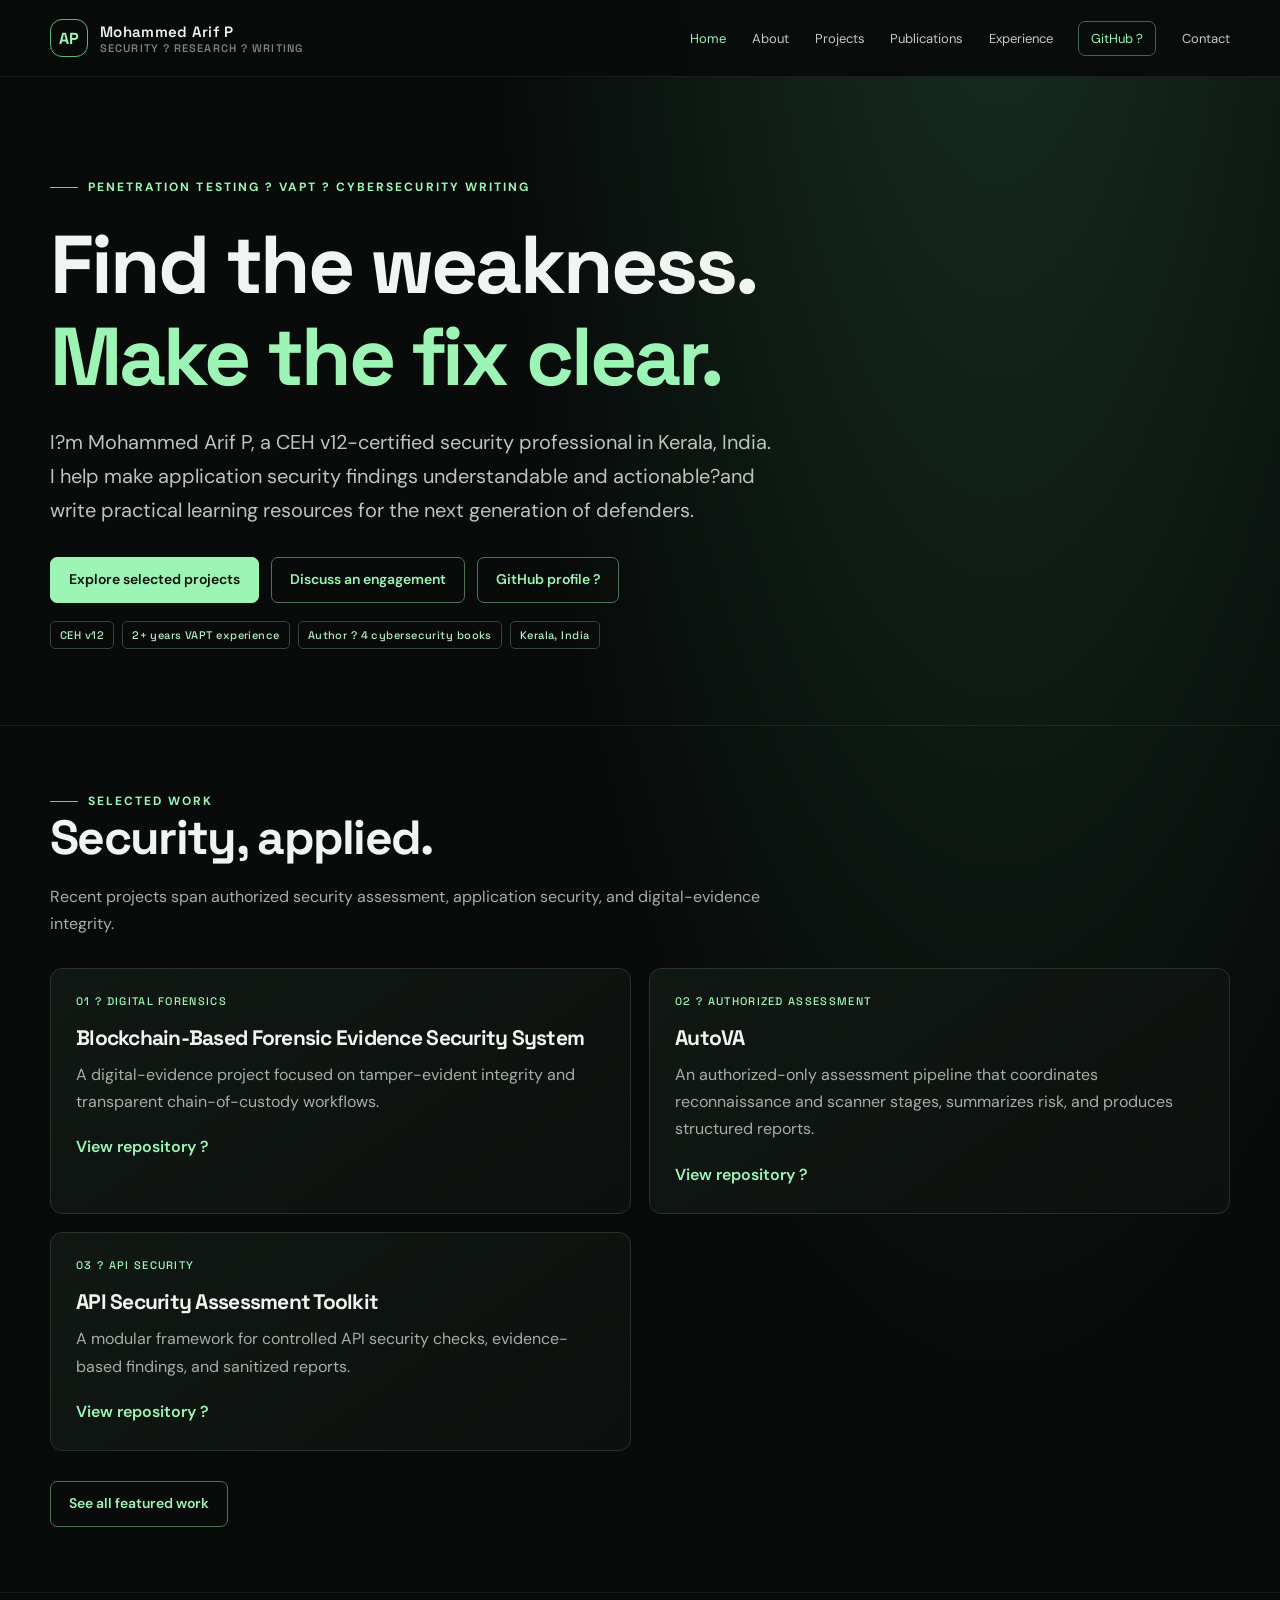
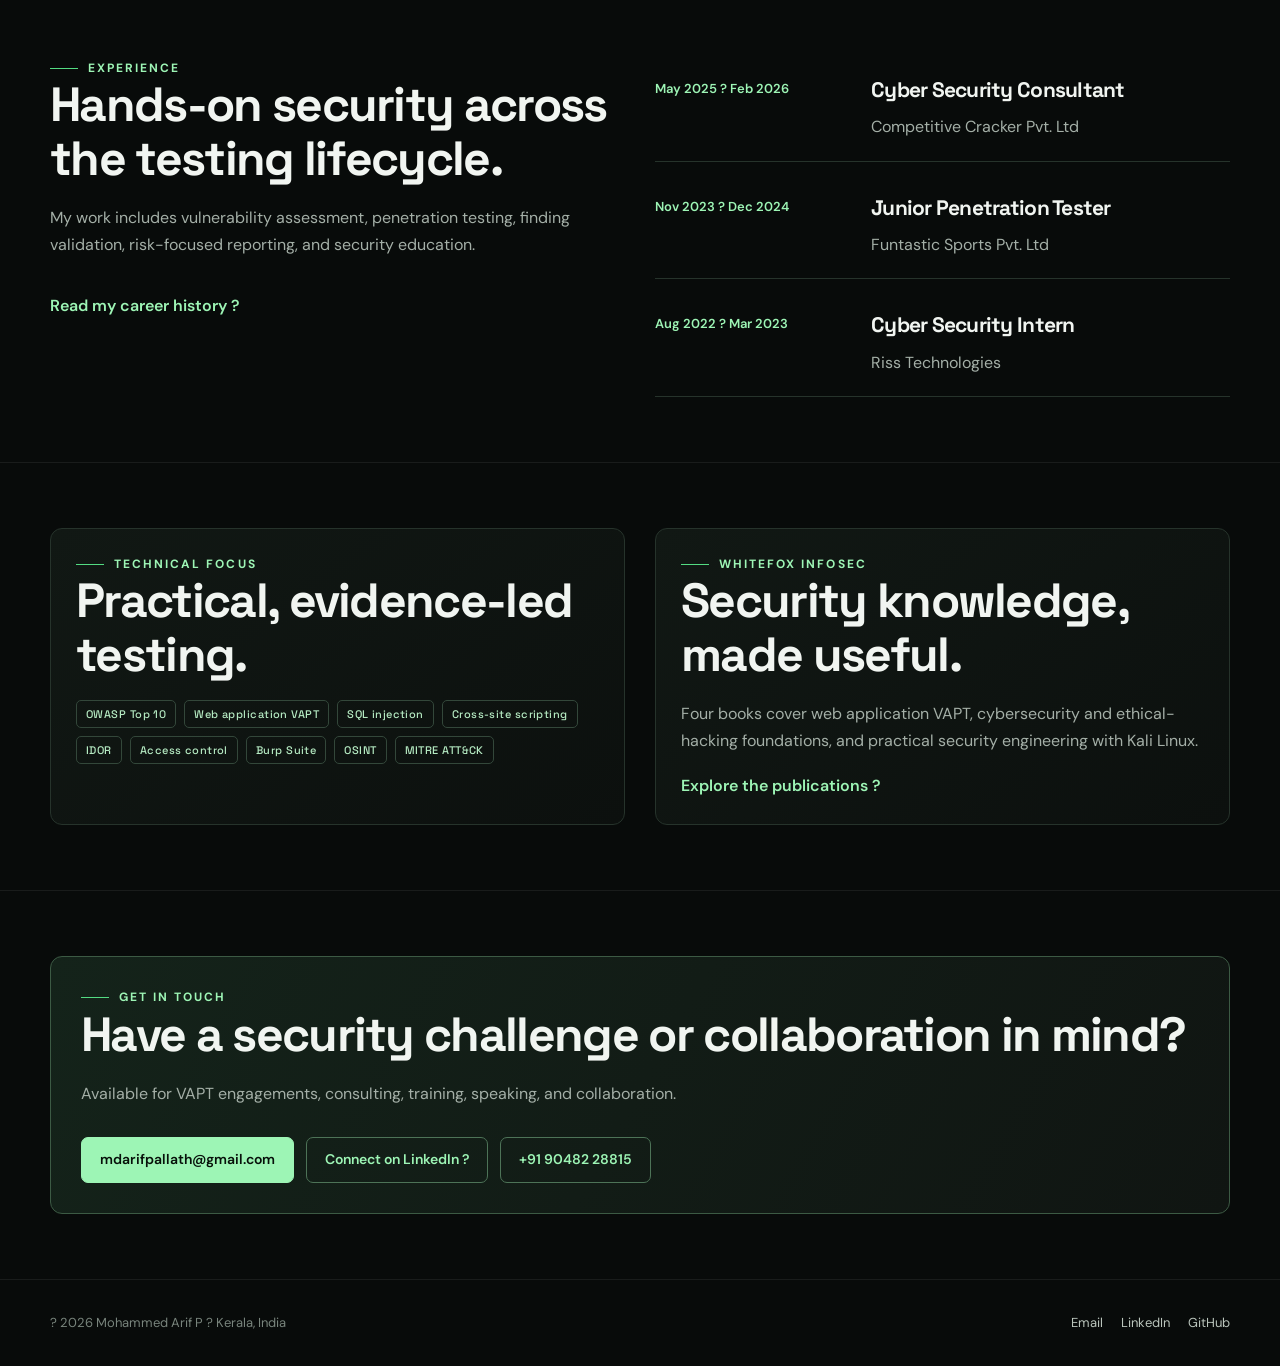
==== commit 57dbaec2: "Redesign portfolio as a multi-page site Add detailed project pages, professional profile and publica" ====
--- a/index.html
+++ b/index.html
@@ -1,1360 +1,13 @@
-<!DOCTYPE html>
-<html lang="en" prefix="og: https://ogp.me/ns#">
-<head>
-<meta charset="UTF-8">
-<meta name="viewport" content="width=device-width, initial-scale=1.0">
-
-<!-- PRIMARY SEO -->
-<title>Mohammed Arif P | CEH v12 Penetration Tester & VAPT Consultant | Kerala, India</title>
-<meta name="description" content="Mohammed Arif P — CEH v12 certified Penetration Tester and VAPT Consultant based in Kerala, India. Author of 4 cybersecurity books under WhiteFox InfoSec. Expert in OWASP Top 10, SQLi, XSS, IDOR, and network security.">
-<meta name="keywords" content="Mohammed Arif P, mdarifpallath, penetration tester India, CEH v12, ethical hacker Kerala, VAPT consultant, web application security, cybersecurity author India, OWASP Top 10">
-<meta name="author" content="Mohammed Arif P">
-<meta name="robots" content="index, follow">
-<meta name="theme-color" content="#030303">
-<link rel="canonical" href="https://mdarifpallath.in/">
-
-<!-- OPEN GRAPH -->
-<meta property="og:type" content="profile">
-<meta property="og:title" content="Mohammed Arif P — Penetration Tester, Author & VAPT Consultant">
-<meta property="og:description" content="CEH v12 certified. Author of 4 cybersecurity books. 2+ years VAPT experience. Kerala, India.">
-<meta property="og:url" content="https://mdarifpallath.in/">
-<meta property="og:site_name" content="Mohammed Arif P | Cybersecurity Portfolio">
-<meta property="og:locale" content="en_IN">
-
-<!-- FONTS -->
-<link rel="preconnect" href="https://fonts.googleapis.com">
-<link rel="preconnect" href="https://fonts.gstatic.com" crossorigin>
-<link href="https://fonts.googleapis.com/css2?family=Bebas+Neue&family=JetBrains+Mono:ital,wght@0,300;0,400;0,500;0,700;1,400&family=DM+Sans:wght@300;400;500;600&display=swap" rel="stylesheet">
-
-<style>
-/* ═══════════════ TOKENS ═══════════════ */
-:root {
-  --bg:       #030303;
-  --bg-1:     #0A0A08;
-  --bg-2:     #111110;
-  --bg-3:     #181815;
-  --green:    #00FF41;
-  --green-2:  #00E63A;
-  --green-3:  rgba(0,255,65,0.08);
-  --green-bd: rgba(0,255,65,0.18);
-  --green-gw: rgba(0,255,65,0.25);
-  --red:      #FF3A3A;
-  --gold:     #FFD700;
-  --white:    #EEEEE8;
-  --white-2:  #C8C8C0;
-  --muted:    #666660;
-  --dim:      rgba(238,238,232,0.05);
-  --disp:     'Bebas Neue', sans-serif;
-  --mono:     'JetBrains Mono', monospace;
-  --sans:     'DM Sans', sans-serif;
-}
-
-/* ═══ RESET ═══ */
-*,*::before,*::after{box-sizing:border-box;margin:0;padding:0}
-html{scroll-behavior:smooth;font-size:16px}
-body{
-  background:var(--bg);
-  color:var(--white);
-  font-family:var(--sans);
-  font-weight:400;
-  line-height:1.7;
-  overflow-x:hidden;
-}
-/* Grid texture */
-body::before{
-  content:'';
-  position:fixed;inset:0;
-  background-image:
-    linear-gradient(rgba(0,255,65,0.025) 1px, transparent 1px),
-    linear-gradient(90deg, rgba(0,255,65,0.025) 1px, transparent 1px);
-  background-size:64px 64px;
-  pointer-events:none;z-index:0;
-}
-/* Scanlines */
-body::after{
-  content:'';
-  position:fixed;inset:0;
-  background:repeating-linear-gradient(
-    0deg,transparent,transparent 2px,
-    rgba(0,0,0,0.025) 2px,rgba(0,0,0,0.025) 4px
-  );
-  pointer-events:none;z-index:0;
-}
-img{max-width:100%;display:block}
-a{color:inherit;text-decoration:none}
-
-/* ═══ SCROLLBAR ═══ */
-::-webkit-scrollbar{width:3px}
-::-webkit-scrollbar-track{background:var(--bg)}
-::-webkit-scrollbar-thumb{background:var(--green)}
-::selection{background:var(--green);color:var(--bg)}
-
-/* ═══ LAYOUT ═══ */
-.container{max-width:1200px;margin:0 auto;padding:0 5%}
-section{padding:100px 0;position:relative;z-index:1}
-
-/* ═══ SECTION HEAD ═══ */
-.s-label{
-  font-family:var(--mono);font-size:10px;color:var(--green);
-  letter-spacing:3px;text-transform:uppercase;margin-bottom:12px;
-  display:flex;align-items:center;gap:10px;
-}
-.s-label::before{content:'//';color:var(--muted)}
-.s-label::after{content:'';height:1px;width:36px;background:var(--green-bd)}
-.s-h{
-  font-family:var(--disp);
-  font-size:clamp(40px,5.5vw,68px);
-  line-height:0.92;letter-spacing:2px;
-  text-transform:uppercase;margin-bottom:14px;color:var(--white);
-}
-.s-h span{color:var(--green)}
-.s-sub{font-size:14px;color:var(--muted);max-width:580px;line-height:1.9}
-
-/* ═══ NAV ═══ */
-nav{
-  position:fixed;top:0;left:0;right:0;z-index:9000;
-  height:64px;display:flex;align-items:center;justify-content:space-between;
-  padding:0 5%;
-  background:rgba(3,3,3,0.75);
-  backdrop-filter:blur(20px);-webkit-backdrop-filter:blur(20px);
-  border-bottom:1px solid var(--green-bd);
-  transition:background 0.3s;
-}
-.nav-logo{display:flex;align-items:center;gap:12px}
-/* nav-mark removed - using real logo */
-.nav-wordmark{font-family:var(--mono);font-size:12px;color:var(--white);letter-spacing:2px}
-.nav-sub{font-family:var(--mono);font-size:9px;color:var(--green);letter-spacing:2px;text-transform:uppercase}
-.nav-links{display:flex;gap:32px;list-style:none}
-.nav-links a{
-  font-family:var(--mono);font-size:10px;color:var(--muted);
-  letter-spacing:2px;text-transform:uppercase;transition:color 0.2s;
-  position:relative;padding-bottom:3px;
-}
-.nav-links a::after{
-  content:'';position:absolute;bottom:0;left:0;right:0;
-  height:1px;background:var(--green);transform:scaleX(0);transition:transform 0.2s;
-}
-.nav-links a:hover{color:var(--green)}
-.nav-links a:hover::after,.nav-links a.active::after{transform:scaleX(1)}
-.nav-links a.active{color:var(--green)}
-.nav-cta{
-  font-family:var(--mono);font-size:10px;letter-spacing:2px;text-transform:uppercase;
-  padding:9px 20px;border:1px solid var(--green);color:var(--green);
-  transition:all 0.2s;
-}
-.nav-cta:hover{background:var(--green);color:var(--bg)}
-.hamburger{display:none;flex-direction:column;gap:5px;cursor:pointer;background:none;border:none;padding:6px}
-.hamburger span{display:block;width:22px;height:1px;background:var(--green);transition:all 0.3s}
-
-/* ═══ HERO ═══ */
-.hero{
-  min-height:100vh;
-  display:grid;grid-template-columns:1fr 460px;
-  align-items:center;padding-top:64px;
-  position:relative;z-index:1;gap:48px;
-}
-.hero-left{padding:80px 0 80px 5%}
-.hero-status{
-  display:flex;align-items:center;gap:10px;
-  font-family:var(--mono);font-size:10px;color:var(--green);
-  letter-spacing:3px;text-transform:uppercase;margin-bottom:28px;
-}
-.status-dot{
-  width:7px;height:7px;border-radius:50%;background:var(--green);
-  animation:pulse 2s infinite;flex-shrink:0;
-}
-@keyframes pulse{0%,100%{opacity:1;box-shadow:0 0 0 0 var(--green-gw)}50%{opacity:0.5;box-shadow:0 0 0 6px transparent}}
-.hero-name{
-  font-family:var(--disp);
-  font-size:clamp(62px,8.5vw,116px);
-  line-height:0.9;letter-spacing:3px;text-transform:uppercase;
-  color:var(--white);margin-bottom:6px;
-}
-.hero-name-2{
-  font-family:var(--disp);
-  font-size:clamp(62px,8.5vw,116px);
-  line-height:0.9;letter-spacing:3px;text-transform:uppercase;
-  color:var(--green);margin-bottom:24px;display:block;
-}
-.hero-role-wrap{
-  display:flex;align-items:center;gap:8px;
-  margin-bottom:26px;
-}
-.role-pre{font-family:var(--mono);font-size:12px;color:var(--muted)}
-#hero-role{font-family:var(--mono);font-size:12px;color:var(--green);letter-spacing:0.5px}
-.caret{
-  display:inline-block;width:8px;height:13px;
-  background:var(--green);animation:blink 1s steps(1) infinite;
-  vertical-align:middle;
-}
-@keyframes blink{50%{opacity:0}}
-.hero-desc{
-  font-size:14px;color:var(--muted);
-  max-width:500px;line-height:1.95;margin-bottom:40px;
-}
-.badges{display:flex;flex-wrap:wrap;gap:9px;margin-bottom:40px}
-.badge{
-  display:flex;align-items:center;gap:7px;
-  font-family:var(--mono);font-size:9px;letter-spacing:1.5px;text-transform:uppercase;
-  padding:7px 13px;border:1px solid;
-}
-.bg-g{color:var(--green);border-color:var(--green-bd);background:var(--green-3)}
-.bg-r{color:var(--red);border-color:rgba(255,58,58,0.25);background:rgba(255,58,58,0.05)}
-.bg-y{color:var(--gold);border-color:rgba(255,215,0,0.25);background:rgba(255,215,0,0.05)}
-.bdot{width:5px;height:5px;border-radius:50%}
-.bg-g .bdot{background:var(--green)}
-.bg-r .bdot{background:var(--red);animation:pulse 2s infinite}
-.bg-y .bdot{background:var(--gold)}
-.ctas{display:flex;gap:12px;flex-wrap:wrap}
-.btn{
-  display:inline-flex;align-items:center;gap:8px;
-  font-family:var(--mono);font-size:10px;letter-spacing:2px;text-transform:uppercase;
-  padding:13px 26px;transition:all 0.22s;cursor:pointer;border:none;
-}
-.btn-solid{background:var(--green);color:var(--bg)}
-.btn-solid:hover{background:var(--green-2);transform:translateY(-2px);box-shadow:0 8px 28px var(--green-gw)}
-.btn-line{background:transparent;color:var(--white);border:1px solid rgba(238,238,232,0.18)}
-.btn-line:hover{border-color:var(--green);color:var(--green)}
-
-/* ═══ HERO TERMINAL ═══ */
-.hero-right{padding:0 5% 0 0;display:flex;align-items:center;justify-content:center}
-.terminal{
-  background:var(--bg-1);border:1px solid var(--green-bd);
-  width:100%;max-width:440px;
-  box-shadow:0 0 60px rgba(0,255,65,0.07),inset 0 0 0 1px rgba(0,255,65,0.05);
-  position:relative;
-}
-.t-bar{
-  display:flex;align-items:center;gap:7px;
-  padding:11px 16px;border-bottom:1px solid var(--green-bd);
-  background:var(--bg-2);
-}
-.t-circle{width:10px;height:10px;border-radius:50%}
-.t-circle:nth-child(1){background:#FF5F57}
-.t-circle:nth-child(2){background:#FEBC2E}
-.t-circle:nth-child(3){background:#28C840}
-.t-tab{font-family:var(--mono);font-size:10px;color:var(--muted);letter-spacing:1px;margin-left:8px}
-.t-body{padding:20px 18px 26px;font-family:var(--mono);font-size:12px;line-height:2}
-.tp{color:var(--green)}
-.tc{color:var(--white-2)}
-.to{color:var(--muted)}
-.tg{color:var(--green)}
-.tr{color:var(--red)}
-.ty{color:var(--gold)}
-.tl{margin:1px 0;display:block}
-.t-caret{
-  display:inline-block;width:8px;height:13px;
-  background:var(--green);animation:blink 1s steps(1) infinite;
-  vertical-align:text-bottom;
-}
-
-/* ═══ STATS ═══ */
-.stats{
-  background:var(--bg-1);
-  border-top:1px solid var(--green-bd);border-bottom:1px solid var(--green-bd);
-  position:relative;z-index:1;
-}
-.stats-grid{display:grid;grid-template-columns:repeat(4,1fr)}
-.stat{
-  padding:38px 40px;text-align:center;
-  border-right:1px solid var(--green-bd);position:relative;
-  transition:background 0.3s;
-}
-.stat:last-child{border-right:none}
-.stat::after{
-  content:'';position:absolute;top:0;left:0;right:0;height:2px;
-  background:transparent;transition:background 0.3s;
-}
-.stat:hover{background:var(--green-3)}
-.stat:hover::after{background:var(--green)}
-.stat-n{
-  font-family:var(--disp);font-size:58px;color:var(--green);
-  line-height:1;letter-spacing:2px;margin-bottom:8px;
-}
-.stat-l{font-family:var(--mono);font-size:9px;color:var(--muted);letter-spacing:3px;text-transform:uppercase}
-
-/* ═══ ABOUT ═══ */
-.about-grid{
-  display:grid;grid-template-columns:1fr 360px;
-  gap:80px;align-items:start;
-}
-.about-text p{font-size:14px;color:var(--muted);line-height:1.95;margin-bottom:18px}
-blockquote{
-  border-left:2px solid var(--green);padding:12px 20px;
-  margin:24px 0;font-style:italic;color:var(--white-2);
-  background:var(--green-3);font-size:14px;
-}
-.info-table{
-  margin-top:30px;border:1px solid var(--green-bd);
-  display:grid;grid-template-columns:1fr 1fr;
-}
-.i-row{
-  padding:13px 18px;border-bottom:1px solid var(--green-bd);
-  border-right:1px solid var(--green-bd);
-}
-.i-row:nth-child(even){border-right:none}
-.i-row:nth-last-child(-n+2){border-bottom:none}
-.i-k{font-family:var(--mono);font-size:9px;color:var(--green);letter-spacing:2px;text-transform:uppercase;margin-bottom:4px}
-.i-v{font-size:13px;color:var(--white-2)}
-.i-v a{color:var(--white-2);transition:color 0.2s}
-.i-v a:hover{color:var(--green)}
-
-/* ═══ PHOTO ═══ */
-.photo-wrap{position:relative}
-.photo-frame{position:relative;overflow:hidden}
-.photo-frame img{
-  width:100%;aspect-ratio:3/4;object-fit:cover;object-position:top;
-  display:block;filter:grayscale(15%) contrast(1.05);
-  transition:filter 0.3s;
-}
-.photo-frame:hover img{filter:grayscale(0%) contrast(1.05)}
-/* photo placeholder */
-.photo-ph{
-  width:100%;aspect-ratio:3/4;
-  background:linear-gradient(160deg,var(--bg-2),var(--bg-3));
-  display:flex;flex-direction:column;align-items:center;justify-content:center;gap:10px;
-}
-.photo-init{
-  font-family:var(--disp);font-size:80px;letter-spacing:6px;
-  color:var(--green);opacity:0.75;
-}
-.photo-ph-sub{font-family:var(--mono);font-size:9px;color:var(--muted);letter-spacing:3px;text-transform:uppercase}
-/* corner brackets */
-.photo-frame::before,.photo-frame::after{
-  content:'';position:absolute;width:22px;height:22px;
-  border-color:var(--green);border-style:solid;z-index:2;
-}
-.photo-frame::before{top:0;left:0;border-width:2px 0 0 2px}
-.photo-frame::after{bottom:0;right:0;border-width:0 2px 2px 0}
-.photo-overlay{
-  position:absolute;bottom:0;left:0;right:0;height:130px;
-  background:linear-gradient(to top,var(--bg) 0%,transparent 100%);
-}
-.photo-cap{
-  position:absolute;bottom:14px;left:14px;right:14px;
-  font-family:var(--mono);font-size:10px;color:var(--muted);letter-spacing:1px;
-}
-.photo-cap-name{font-size:13px;color:var(--white);margin-bottom:2px;font-weight:500}
-
-/* ═══ BOOKS ═══ */
-.dark-bg{background:var(--bg-1)}
-.books-grid{
-  display:grid;grid-template-columns:repeat(2,1fr);
-  gap:20px;margin-top:56px;
-}
-.book{
-  background:var(--bg);border:1px solid var(--green-bd);
-  display:flex;flex-direction:column;
-  transition:all 0.3s;position:relative;overflow:hidden;
-}
-.book:hover{border-color:var(--green);transform:translateY(-3px);box-shadow:0 0 40px rgba(0,255,65,0.1)}
-.book-cover{height:180px;position:relative;overflow:hidden}
-.book-cover img{width:100%;height:100%;object-fit:cover;object-position:top;transition:transform 0.4s}
-.book:hover .book-cover img{transform:scale(1.04)}
-.book-cover-ph{
-  width:100%;height:100%;display:flex;align-items:flex-end;padding:14px;position:relative;
-}
-.book-cover-overlay{position:absolute;inset:0;background:linear-gradient(to top,rgba(0,0,0,0.85) 0%,rgba(0,0,0,0.2) 60%,transparent 100%)}
-.book-tag{
-  font-family:var(--mono);font-size:9px;letter-spacing:2px;text-transform:uppercase;
-  color:var(--green);border:1px solid var(--green-bd);background:rgba(0,255,65,0.1);
-  padding:4px 10px;position:relative;z-index:1;
-}
-.book-body{padding:20px 22px;flex:1;display:flex;flex-direction:column}
-.book-series{font-family:var(--mono);font-size:9px;color:var(--green);letter-spacing:2px;text-transform:uppercase;margin-bottom:7px}
-.book-title{font-family:var(--disp);font-size:20px;letter-spacing:1px;text-transform:uppercase;color:var(--white);margin-bottom:9px;line-height:1.15}
-.book-desc{font-size:13px;color:var(--muted);line-height:1.75;flex:1}
-.book-foot{
-  padding:12px 22px;border-top:1px solid var(--green-bd);
-  font-family:var(--mono);font-size:9px;color:var(--muted);
-  display:flex;align-items:center;gap:8px;
-}
-.bfdot{width:4px;height:4px;border-radius:50%;background:var(--green)}
-
-/* ═══ SKILLS ═══ */
-.skills-grid{display:grid;grid-template-columns:repeat(3,1fr);gap:18px;margin-top:56px}
-.sk{
-  background:var(--bg-1);border:1px solid var(--green-bd);
-  padding:22px;position:relative;transition:all 0.3s;
-}
-.sk::before{
-  content:'';position:absolute;top:0;left:0;right:0;height:2px;
-  background:transparent;transition:background 0.3s;
-}
-.sk:hover::before{background:var(--green)}
-.sk:hover{border-color:rgba(0,255,65,0.35)}
-.sk-ico{font-size:20px;margin-bottom:12px}
-.sk-title{font-family:var(--disp);font-size:16px;letter-spacing:1px;text-transform:uppercase;color:var(--white);margin-bottom:12px}
-.tags{display:flex;flex-wrap:wrap;gap:5px}
-.tag{
-  font-family:var(--mono);font-size:9px;letter-spacing:1px;
-  padding:4px 9px;background:var(--green-3);border:1px solid var(--green-bd);
-  color:var(--muted);transition:all 0.2s;
-}
-.tag:hover{color:var(--green);border-color:var(--green)}
-.tools-wrap{margin-top:56px}
-.tools-lbl{
-  font-family:var(--mono);font-size:10px;color:var(--green);
-  letter-spacing:3px;text-transform:uppercase;
-  margin-bottom:18px;display:flex;align-items:center;gap:12px;
-}
-.tools-lbl::after{content:'';flex:1;height:1px;background:var(--green-bd)}
-.tools-row{display:flex;flex-wrap:wrap;gap:9px}
-.tool{
-  display:flex;align-items:center;gap:7px;
-  font-family:var(--mono);font-size:10px;
-  padding:8px 16px;background:var(--bg-1);
-  border:1px solid var(--green-bd);color:var(--muted);
-  transition:all 0.2s;
-}
-.tool::before{content:'$';color:var(--green);font-size:9px}
-.tool:hover{border-color:var(--green);color:var(--green)}
-
-/* ═══ EXPERIENCE ═══ */
-.exp-wrap{display:grid;grid-template-columns:250px 1fr;gap:56px;margin-top:56px}
-.exp-tabs{position:sticky;top:80px;display:flex;flex-direction:column;gap:2px}
-.exp-tab{
-  padding:15px 16px;border:1px solid transparent;
-  cursor:pointer;background:none;text-align:left;transition:all 0.2s;
-}
-.exp-tab:hover,.exp-tab.active{background:var(--green-3);border-color:var(--green-bd)}
-.exp-tab.active{border-left:2px solid var(--green)}
-.exp-tab.active .et-r{color:var(--green)}
-.et-r{font-family:var(--mono);font-size:12px;color:var(--white);margin-bottom:4px;transition:color 0.2s;letter-spacing:0.5px}
-.et-c{font-family:var(--mono);font-size:9px;color:var(--muted);letter-spacing:1px}
-.et-p{font-family:var(--mono);font-size:9px;color:var(--green);margin-top:4px}
-.exp-panel{display:none}
-.exp-panel.active{display:block}
-.exp-title{font-family:var(--disp);font-size:32px;letter-spacing:2px;text-transform:uppercase;color:var(--white);margin-bottom:12px}
-.exp-meta{display:flex;gap:9px;flex-wrap:wrap;margin-bottom:28px}
-.chip{font-family:var(--mono);font-size:9px;letter-spacing:1px;padding:5px 12px;border:1px solid}
-.chip-g{color:var(--green);border-color:var(--green-bd);background:var(--green-3)}
-.chip-y{color:var(--gold);border-color:rgba(255,215,0,0.2);background:rgba(255,215,0,0.05)}
-.exp-list{list-style:none;display:flex;flex-direction:column;gap:12px}
-.exp-list li{display:flex;gap:14px;font-size:14px;color:var(--muted);line-height:1.8}
-.arrow{color:var(--green);flex-shrink:0;font-family:var(--mono);font-size:11px;margin-top:3px}
-
-/* ═══ CERTIFICATIONS ═══ */
-.certs-grid{display:grid;grid-template-columns:repeat(2,1fr);gap:14px;margin-top:56px}
-.cert{
-  background:var(--bg-1);border:1px solid var(--green-bd);
-  padding:20px 24px;display:flex;align-items:center;gap:16px;
-  position:relative;overflow:hidden;transition:all 0.3s;
-}
-.cert::after{
-  content:'';position:absolute;bottom:0;left:0;right:0;height:1px;
-  background:linear-gradient(90deg,transparent,var(--green),transparent);
-  opacity:0;transition:opacity 0.3s;
-}
-.cert:hover{border-color:rgba(0,255,65,0.4)}
-.cert:hover::after{opacity:1}
-.cert-ico{
-  width:46px;height:46px;display:flex;align-items:center;justify-content:center;
-  font-size:18px;flex-shrink:0;border:1px solid;
-}
-.ci-r{border-color:rgba(255,58,58,0.3);background:rgba(255,58,58,0.08)}
-.ci-g{border-color:var(--green-bd);background:var(--green-3)}
-.ci-b{border-color:rgba(0,100,255,0.3);background:rgba(0,100,255,0.08)}
-.ci-y{border-color:rgba(255,215,0,0.3);background:rgba(255,215,0,0.08)}
-.cert-name{font-family:var(--mono);font-size:12px;color:var(--white);margin-bottom:4px;letter-spacing:0.5px}
-.cert-iss{font-family:var(--mono);font-size:9px;color:var(--muted);letter-spacing:1px}
-.cert-yr{font-family:var(--disp);font-size:15px;color:var(--green);margin-left:auto;flex-shrink:0}
-
-/* ═══ EDUCATION ═══ */
-.edu-grid{display:grid;grid-template-columns:repeat(2,1fr);gap:14px;margin-top:28px}
-.edu{
-  background:var(--bg-1);border:1px solid var(--green-bd);
-  border-top:2px solid var(--green);padding:24px;transition:border-color 0.3s;
-}
-.edu:hover{border-top-color:var(--green-2)}
-.edu-deg{font-family:var(--disp);font-size:17px;letter-spacing:1px;text-transform:uppercase;color:var(--white);margin-bottom:6px}
-.edu-school{font-family:var(--mono);font-size:9px;color:var(--green);letter-spacing:2px;text-transform:uppercase;margin-bottom:10px}
-.edu-desc{font-size:13px;color:var(--muted);line-height:1.75}
-
-/* ═══ CONTACT ═══ */
-.contact-grid{display:grid;grid-template-columns:1fr 1fr;gap:80px;align-items:start;margin-top:56px}
-.c-links{display:flex;flex-direction:column;gap:10px;margin-top:28px}
-.c-link{
-  display:flex;align-items:center;gap:16px;
-  background:var(--bg-1);border:1px solid var(--green-bd);
-  padding:14px 18px;transition:all 0.25s;
-}
-.c-link:hover{border-color:var(--green);transform:translateX(6px)}
-.c-ico{
-  width:38px;height:38px;border:1px solid var(--green-bd);
-  display:flex;align-items:center;justify-content:center;font-size:15px;flex-shrink:0;
-}
-.c-lbl{font-family:var(--mono);font-size:9px;letter-spacing:2px;text-transform:uppercase;color:var(--green);margin-bottom:3px}
-.c-val{font-size:13px;color:var(--white)}
-.c-form{
-  background:var(--bg-1);border:1px solid var(--green-bd);
-  padding:36px;position:relative;
-}
-.c-form::before{
-  content:'';position:absolute;top:0;left:0;right:0;height:2px;
-  background:linear-gradient(90deg,var(--green),var(--green-2),transparent);
-}
-.cf-h{font-family:var(--disp);font-size:22px;letter-spacing:2px;text-transform:uppercase;color:var(--white);margin-bottom:4px}
-.cf-sub{font-family:var(--mono);font-size:10px;color:var(--muted);letter-spacing:1px;margin-bottom:26px}
-.f-g{margin-bottom:13px}
-.f-l{display:block;font-family:var(--mono);font-size:9px;letter-spacing:2px;text-transform:uppercase;color:var(--muted);margin-bottom:7px}
-.f-i{
-  width:100%;padding:11px 14px;
-  background:var(--bg);border:1px solid var(--green-bd);
-  color:var(--white);font-family:var(--sans);font-size:13px;
-  outline:none;transition:border-color 0.2s;
-}
-.f-i::placeholder{color:var(--muted)}
-.f-i:focus{border-color:var(--green)}
-textarea.f-i{resize:vertical;min-height:88px}
-.f-btn{
-  width:100%;font-family:var(--mono);font-size:11px;font-weight:700;
-  letter-spacing:2px;text-transform:uppercase;padding:14px;
-  background:var(--green);color:var(--bg);border:none;cursor:pointer;
-  transition:all 0.25s;
-}
-.f-btn:hover{background:var(--green-2);box-shadow:0 8px 32px var(--green-gw)}
-
-/* ═══ FOOTER ═══ */
-footer{
-  border-top:1px solid var(--green-bd);padding:26px 5%;
-  display:flex;justify-content:space-between;align-items:center;
-  flex-wrap:wrap;gap:14px;position:relative;z-index:1;
-}
-.foot-brand{font-family:var(--disp);font-size:14px;letter-spacing:2px;color:var(--muted)}
-.foot-links{display:flex;gap:22px;list-style:none}
-.foot-links a{font-family:var(--mono);font-size:9px;letter-spacing:1px;color:var(--muted);transition:color 0.2s}
-.foot-links a:hover{color:var(--green)}
-.foot-copy{font-family:var(--mono);font-size:9px;color:rgba(102,102,96,0.45);letter-spacing:1px}
-
-/* ═══ ANIMATIONS ═══ */
-.rev{opacity:0;transform:translateY(26px);transition:opacity 0.7s cubic-bezier(.16,1,.3,1),transform 0.7s cubic-bezier(.16,1,.3,1)}
-.rev.in{opacity:1;transform:none}
-.d1{transition-delay:.1s}.d2{transition-delay:.2s}.d3{transition-delay:.3s}.d4{transition-delay:.4s}
-
-/* ═══ RESPONSIVE ═══ */
-@media(max-width:1100px){
-  .hero{grid-template-columns:1fr}
-  .hero-right{display:none}
-  .about-grid{grid-template-columns:1fr;gap:48px}
-  .photo-wrap{max-width:300px}
-  .books-grid{grid-template-columns:1fr}
-  .skills-grid{grid-template-columns:repeat(2,1fr)}
-  .exp-wrap{grid-template-columns:1fr}
-  .exp-tabs{position:static;flex-direction:row;overflow-x:auto;gap:6px;padding-bottom:4px}
-  .contact-grid{grid-template-columns:1fr;gap:40px}
-}
-@media(max-width:768px){
-  .nav-links,.nav-cta{display:none}
-  .hamburger{display:flex}
-  .nav-links.open{
-    display:flex;flex-direction:column;gap:0;
-    position:absolute;top:64px;left:0;right:0;
-    background:rgba(3,3,3,0.98);padding:20px 5%;
-    border-bottom:1px solid var(--green-bd);
-  }
-  .nav-links.open li{border-bottom:1px solid var(--green-bd)}
-  .nav-links.open a{display:block;padding:12px 0}
-  .stats-grid{grid-template-columns:repeat(2,1fr)}
-  .stat:nth-child(2){border-right:none}
-  .stat:nth-child(n+3){border-top:1px solid var(--green-bd)}
-  .certs-grid,.edu-grid{grid-template-columns:1fr}
-  .info-table{grid-template-columns:1fr}
-  .i-row{border-right:none}
-  .i-row:nth-last-child(-n+2){border-bottom:1px solid var(--green-bd)}
-  .i-row:last-child{border-bottom:none}
-  .skills-grid{grid-template-columns:1fr}
-  section{padding:72px 0}
-}
-
-
-
-
-.cred-lbl{font-family:var(--mono);font-size:10px;color:var(--green);letter-spacing:3px;text-transform:uppercase;margin:48px 0 18px;display:flex;align-items:center;gap:10px}
-.cred-lbl::after{content:'';flex:1;height:1px;background:var(--green-bd)}
-
-/* Primary cert cards */
-.pcerts-grid{display:grid;grid-template-columns:repeat(2,1fr);gap:14px}
-.pcert{background:var(--bg-1);border:1px solid var(--green-bd);display:flex;gap:0;overflow:hidden;transition:all 0.3s}
-.pcert:hover{border-color:var(--green);box-shadow:0 0 30px rgba(0,255,65,0.08);transform:translateY(-2px)}
-.pcert-thumb{width:130px;flex-shrink:0;overflow:hidden;background:var(--bg-2)}
-.pcert-thumb img{width:100%;height:100%;object-fit:cover;display:block;transition:transform 0.4s;filter:contrast(1.05)}
-.pcert:hover .pcert-thumb img{transform:scale(1.04)}
-.pcert-body{padding:16px;flex:1;display:flex;flex-direction:column;justify-content:center;gap:6px}
-.pcert-badge{font-family:var(--mono);font-size:9px;letter-spacing:1px;text-transform:uppercase;padding:3px 9px;border:1px solid;display:inline-block;align-self:flex-start}
-.pcert-name{font-family:var(--mono);font-size:12px;color:var(--white);line-height:1.4;font-weight:500}
-.pcert-meta{font-family:var(--mono);font-size:9px;color:var(--muted);letter-spacing:0.5px}
-
-/* EC-Council mini cards */
-.ec-courses{display:grid;grid-template-columns:repeat(4,1fr);gap:12px}
-.ecc{background:var(--bg-1);border:1px solid var(--green-bd);overflow:hidden;transition:all 0.3s}
-.ecc:hover{border-color:var(--green);transform:translateY(-2px)}
-.ecc-thumb{width:100%;overflow:hidden;background:var(--bg-2)}
-.ecc-thumb img{width:100%;display:block;object-fit:cover;transition:transform 0.4s;filter:contrast(1.05)}
-.ecc:hover .ecc-thumb img{transform:scale(1.04)}
-.ecc-info{padding:10px 12px}
-.ecc-name{font-family:var(--mono);font-size:10px;color:var(--white);margin-bottom:5px;line-height:1.4}
-.ecc-d{font-family:var(--mono);font-size:9px;color:var(--muted)}
-
-@media(max-width:900px){
-  .pcerts-grid{grid-template-columns:1fr}
-  .ec-courses{grid-template-columns:repeat(2,1fr)}
-}
-@media(max-width:600px){
-  .pcert-thumb{width:90px}
-  .ec-courses{grid-template-columns:repeat(2,1fr)}
-}
-@media(max-width:400px){
-  .ec-courses{grid-template-columns:1fr}
-}
-
-.book-read-btn{
-  font-family:var(--mono);font-size:9px;letter-spacing:1.5px;text-transform:uppercase;
-  color:var(--green);border:1px solid var(--green-bd);padding:5px 12px;
-  background:var(--green-3);transition:all 0.2s;white-space:nowrap;flex-shrink:0;
-}
-.book-read-btn:hover{background:var(--green);color:var(--bg);}
-</style>
-</head>
-<body>
-
-<!-- ═══ NAV ═══ -->
-<header>
-  <nav id="nav">
-    <div class="nav-logo">
-      <img src="[data-uri]" alt="WhiteFox InfoSec" style="width:44px;height:44px;border-radius:50%;flex-shrink:0">
-      <div>
-        <div class="nav-wordmark">ARIF · P</div>
-        <div class="nav-sub">WhiteFox InfoSec</div>
-      </div>
-    </div>
-    <ul class="nav-links" id="navLinks">
-      <li><a href="#about">About</a></li>
-      <li><a href="#books">Books</a></li>
-      <li><a href="#skills">Skills</a></li>
-      <li><a href="#experience">Experience</a></li>
-      <li><a href="#projects">Projects</a></li><li><a href="#certifications">Certs</a></li>
-      <li><a href="#contact">Contact</a></li>
-    </ul>
-    <a href="mailto:mdarifpallath@gmail.com" class="nav-cta">Hire Me</a>
-    <button class="hamburger" id="ham" aria-label="Toggle menu" aria-expanded="false">
-      <span></span><span></span><span></span>
-    </button>
-  </nav>
-</header>
-
+<!doctype html>
+<html lang="en"><head><meta charset="utf-8"><meta name="viewport" content="width=device-width, initial-scale=1"><meta name="theme-color" content="#080b0a"><link rel="stylesheet" href="site.css"><script src="site.js" defer></script><title>Mohammed Arif P | Penetration Tester & VAPT Consultant</title><meta name="description" content="Mohammed Arif P is a CEH v12-certified penetration tester and VAPT consultant in Kerala, India, and author of four cybersecurity books."><link rel="canonical" href="https://mdarifpallath.in/"></head>
+<body><header class="site-header"><nav class="nav shell" aria-label="Main navigation"><a class="brand" href="index.html" aria-label="Mohammed Arif P home"><span class="brand-mark">AP</span><span class="brand-name">Mohammed Arif P<span class="brand-role">Security ? Research ? Writing</span></span></a><button class="menu-toggle" type="button" aria-expanded="false" aria-controls="site-menu">Menu</button><ul class="nav-links" id="site-menu"><li><a href="index.html" aria-current="page">Home</a></li><li><a href="about.html">About</a></li><li><a href="projects.html">Projects</a></li><li><a href="publications.html">Publications</a></li><li><a href="index.html#experience">Experience</a></li><li><a href="https://github.com/Kevin00mitnik" class="github" target="_blank" rel="noopener noreferrer">GitHub ?</a></li><li><a href="index.html#contact">Contact</a></li></ul></nav></header>
 <main>
-
-<!-- ═══ HERO ═══ -->
-<section class="hero" id="hero" aria-label="Introduction">
-  <div class="hero-left">
-    <div class="hero-status">
-      <div class="status-dot"></div>
-      Available for VAPT Engagements
-    </div>
-    <h1 class="hero-name">Mohammed</h1>
-    <span class="hero-name-2">Arif P</span>
-    <div class="hero-role-wrap">
-      <span class="role-pre">role:&nbsp;</span>
-      <span id="hero-role"></span><span class="caret"></span>
-    </div>
-    <p class="hero-desc">
-      CEH v12 certified offensive security professional with 2+ years of hands-on VAPT experience. Author of 4 cybersecurity books under WhiteFox InfoSec. Committed to identifying real threats before attackers do.
-    </p>
-    <div class="badges">
-      <span class="badge bg-g"><span class="bdot"></span>CEH v12 Certified</span>
-      <span class="badge bg-y"><span class="bdot"></span>4 Books Authored</span>
-      <span class="badge bg-r"><span class="bdot"></span>15+ Apps Tested</span>
-    </div>
-    <div class="ctas">
-      <a href="#contact" class="btn btn-solid">Get In Touch</a>
-      <a href="#books" class="btn btn-line">View Publications</a>
-    </div>
-  </div>
-
-  <div class="hero-right" aria-hidden="true">
-    <div class="terminal">
-      <div class="t-bar">
-        <div class="t-circle"></div>
-        <div class="t-circle"></div>
-        <div class="t-circle"></div>
-        <span class="t-tab">terminal@whitefox — bash</span>
-      </div>
-      <div class="t-body">
-        <span class="tl"><span class="tp">▶</span> <span class="tc">whoami</span></span>
-        <span class="tl"><span class="tg">Mohammed Arif P</span></span>
-        <span class="tl">&nbsp;</span>
-        <span class="tl"><span class="tp">▶</span> <span class="tc">cat role.txt</span></span>
-        <span class="tl"><span class="to">Penetration Tester | VAPT Consultant</span></span>
-        <span class="tl"><span class="to">Cybersecurity Author | CEH v12</span></span>
-        <span class="tl">&nbsp;</span>
-        <span class="tl"><span class="tp">▶</span> <span class="tc">ls -la certs/</span></span>
-        <span class="tl"><span class="tg">CEH_v12/</span>&nbsp;&nbsp;<span class="to">Google_Cybersecurity/</span></span>
-        <span class="tl"><span class="to">Cisco_Essentials/</span>&nbsp;&nbsp;<span class="ty">+more</span></span>
-        <span class="tl">&nbsp;</span>
-        <span class="tl"><span class="tp">▶</span> <span class="tc">cat stats.json</span></span>
-        <span class="tl"><span class="to">{</span></span>
-        <span class="tl"><span class="to">&nbsp;&nbsp;apps_tested: </span><span class="tg">"15+"</span><span class="to">,</span></span>
-        <span class="tl"><span class="to">&nbsp;&nbsp;experience:&nbsp; </span><span class="tg">"2+ yrs"</span><span class="to">,</span></span>
-        <span class="tl"><span class="to">&nbsp;&nbsp;books:&nbsp;&nbsp;&nbsp;&nbsp;&nbsp;&nbsp; </span><span class="tg">4</span><span class="to">,</span></span>
-        <span class="tl"><span class="to">&nbsp;&nbsp;location:&nbsp;&nbsp;&nbsp; </span><span class="tg">"Kerala, IN"</span></span>
-        <span class="tl"><span class="to">}</span></span>
-        <span class="tl">&nbsp;</span>
-        <span class="tl"><span class="tp">▶</span> <span class="tc">./run_pentest.sh</span><span class="t-caret"></span></span>
-      </div>
-    </div>
-  </div>
-</section>
-
-<!-- ═══ STATS ═══ -->
-<div class="stats" role="region" aria-label="Career highlights">
-  <div class="stats-grid container">
-    <div class="stat rev">
-      <div class="stat-n"><span class="counter" data-t="15">0</span>+</div>
-      <div class="stat-l">Web Apps Tested</div>
-    </div>
-    <div class="stat rev d1">
-      <div class="stat-n"><span class="counter" data-t="2">0</span>+</div>
-      <div class="stat-l">Years VAPT Experience</div>
-    </div>
-    <div class="stat rev d2">
-      <div class="stat-n"><span class="counter" data-t="4">0</span></div>
-      <div class="stat-l">Books Authored</div>
-    </div>
-    <div class="stat rev d3">
-      <div class="stat-n"><span class="counter" data-t="15">0</span>+</div>
-      <div class="stat-l">Certifications &amp; Courses</div>
-    </div>
-  </div>
-</div>
-
-<!-- ═══ ABOUT ═══ -->
-<section id="about">
-  <div class="container">
-    <div class="about-grid">
-      <div class="rev">
-        <div class="s-label">01 · About Me</div>
-        <h2 class="s-h">Security <span>Expert.</span><br>Published Author.</h2>
-        <p>I'm a Certified Ethical Hacker (CEH v12) with over two years of hands-on experience delivering end-to-end Vulnerability Assessment and Penetration Testing. My methodology is precise, evidence-based, and aligned with globally recognized standards including OWASP Top 10 and MITRE ATT&amp;CK.</p>
-        <blockquote>"Offense informs defense — and I've built a career mastering both sides of the equation."</blockquote>
-        <p>My engagements span the full attack lifecycle — scoping, reconnaissance, exploitation, post-exploitation, and client debrief — with a strong emphasis on communicating risk clearly to both technical and executive stakeholders.</p>
-        <p>Beyond consulting, I author cybersecurity books under <strong style="color:var(--white)">WhiteFox InfoSec</strong>, creating structured learning resources for the next generation of security professionals.</p>
-        <div class="info-table">
-          <div class="i-row"><div class="i-k">Location</div><div class="i-v">Kerala, India</div></div>
-          <div class="i-row"><div class="i-k">Email</div><div class="i-v"><a href="mailto:mdarifpallath@gmail.com">mdarifpallath@gmail.com</a></div></div>
-          <div class="i-row"><div class="i-k">Phone</div><div class="i-v"><a href="tel:+919048228815">+91 90482 28815</a></div></div>
-          <div class="i-row"><div class="i-k">LinkedIn</div><div class="i-v"><a href="https://www.linkedin.com/in/md-arif-pallath/" target="_blank" rel="noopener">md-arif-pallath ↗</a></div></div>
-          <div class="i-row"><div class="i-k">Brand</div><div class="i-v" style="color:var(--green)">WhiteFox InfoSec</div></div>
-          <div class="i-row"><div class="i-k">Website</div><div class="i-v"><a href="https://mdarifpallath.in">mdarifpallath.in</a></div></div>
-        </div>
-      </div>
-      <div class="rev d1">
-        <div class="photo-wrap">
-          <div class="photo-frame">
-            <img src="[data-uri]" alt="Mohammed Arif P — Penetration Tester &amp; Cybersecurity Author" loading="lazy">
-            <div class="photo-overlay"></div>
-            <div class="photo-cap">
-              <div class="photo-cap-name">Mohammed Arif P</div>
-              CEH v12 · VAPT Consultant · Author
-            </div>
-          </div>
-        </div>
-      </div>
-    </div>
-  </div>
-</section>
-
-<!-- ═══ IN ACTION STRIP ═══ -->
-<div style="position:relative;z-index:1;overflow:hidden;height:320px;border-top:1px solid rgba(0,255,65,0.18);border-bottom:1px solid rgba(0,255,65,0.18);">
-  <img src="[data-uri]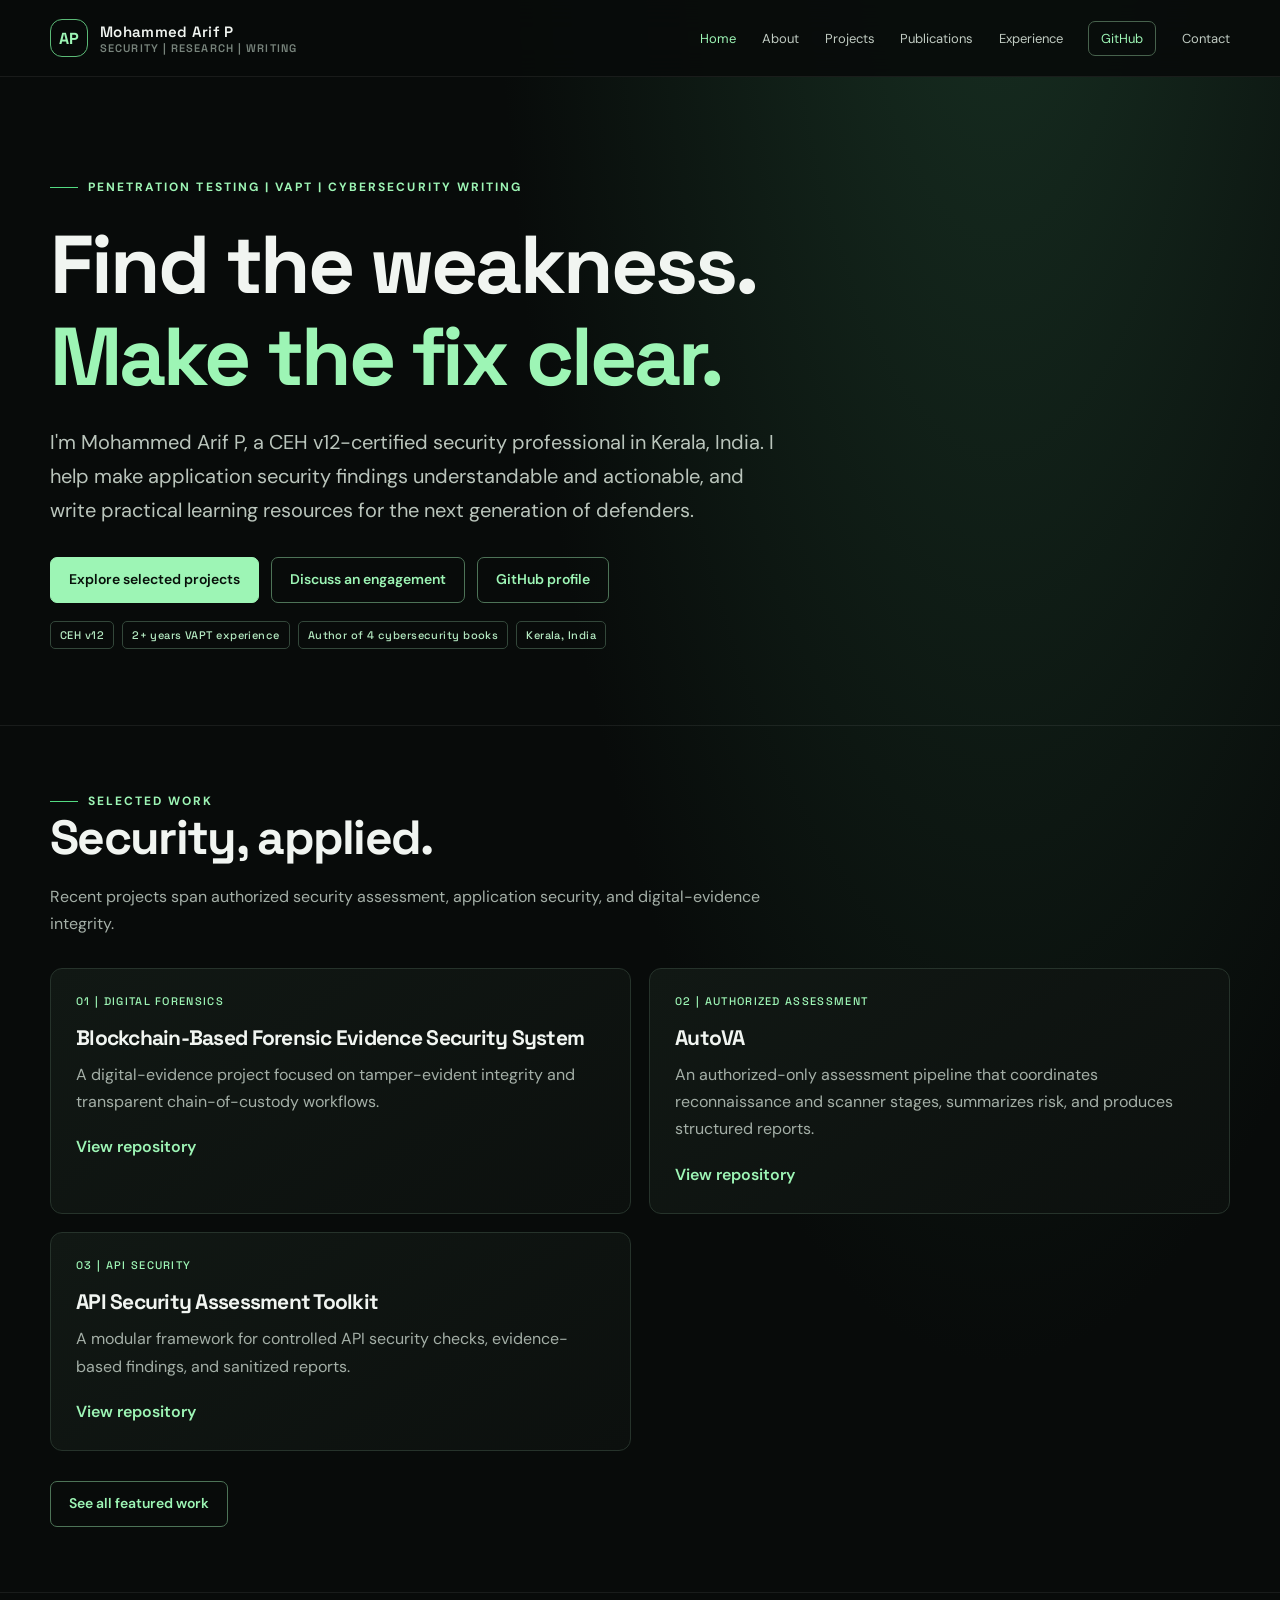
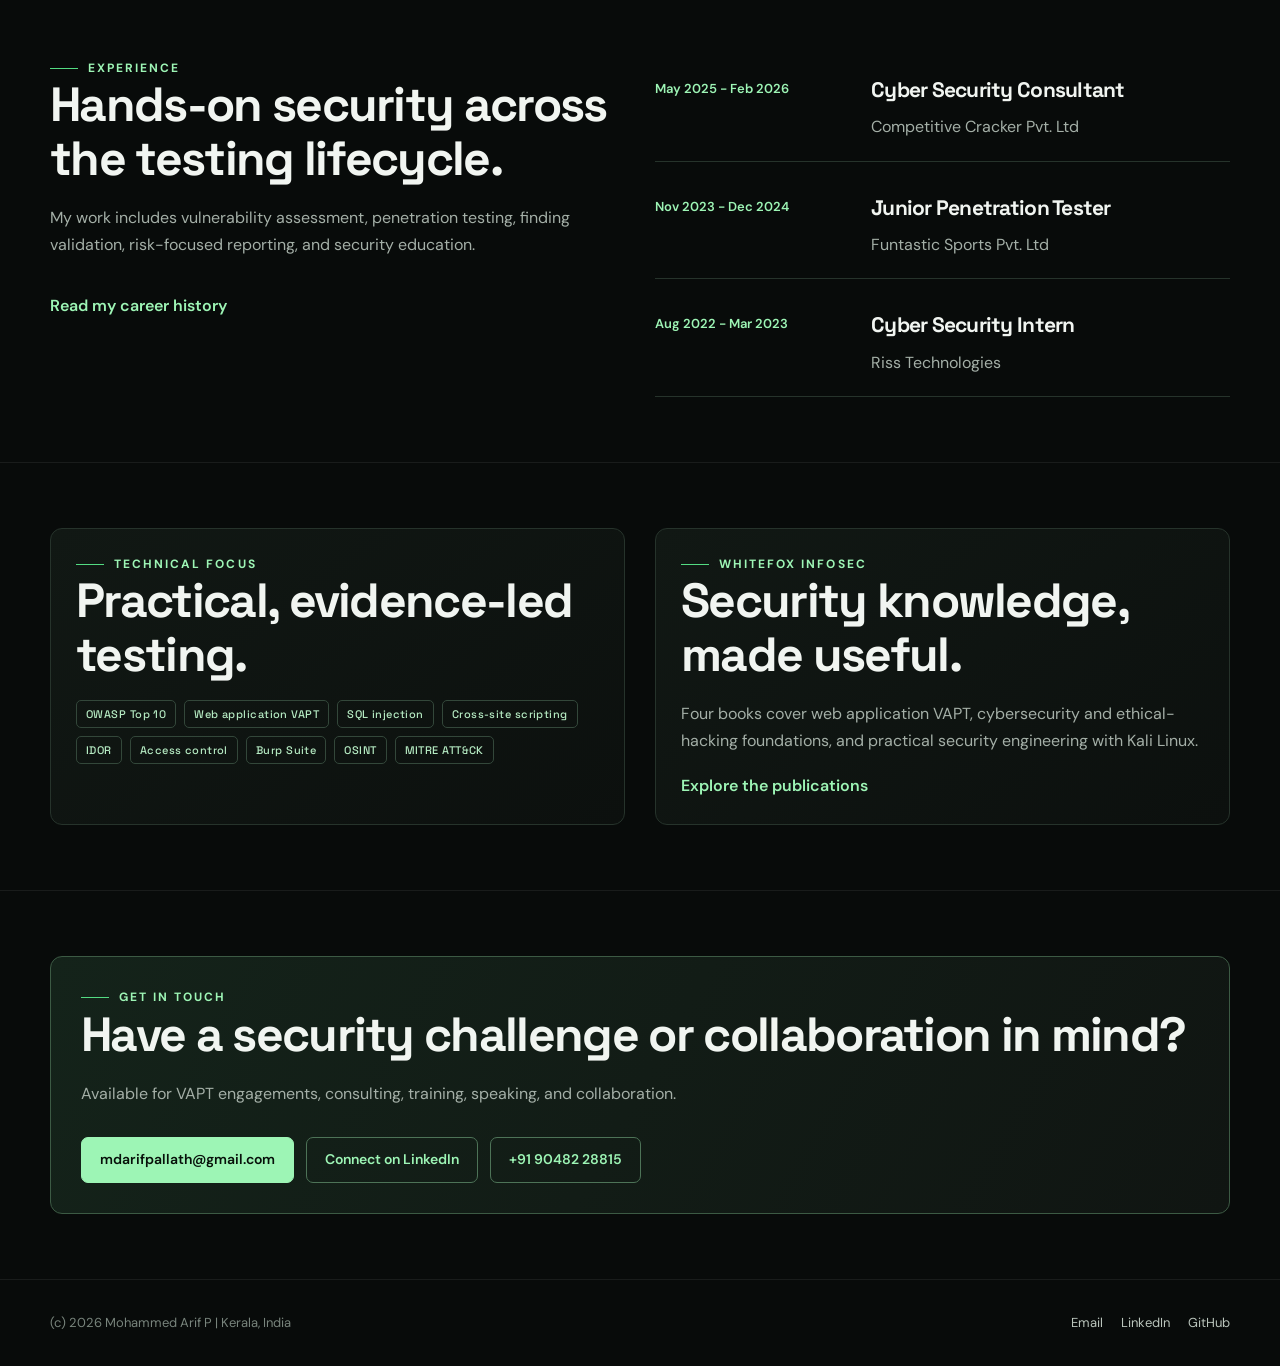
==== commit fb8b4d4e: "Fix punctuation in portfolio pages Replace garbled punctuation with readable ASCII separators and co" ====
--- a/index.html
+++ b/index.html
@@ -1,13 +1,13 @@
 <!doctype html>
 <html lang="en"><head><meta charset="utf-8"><meta name="viewport" content="width=device-width, initial-scale=1"><meta name="theme-color" content="#080b0a"><link rel="stylesheet" href="site.css"><script src="site.js" defer></script><title>Mohammed Arif P | Penetration Tester & VAPT Consultant</title><meta name="description" content="Mohammed Arif P is a CEH v12-certified penetration tester and VAPT consultant in Kerala, India, and author of four cybersecurity books."><link rel="canonical" href="https://mdarifpallath.in/"></head>
-<body><header class="site-header"><nav class="nav shell" aria-label="Main navigation"><a class="brand" href="index.html" aria-label="Mohammed Arif P home"><span class="brand-mark">AP</span><span class="brand-name">Mohammed Arif P<span class="brand-role">Security ? Research ? Writing</span></span></a><button class="menu-toggle" type="button" aria-expanded="false" aria-controls="site-menu">Menu</button><ul class="nav-links" id="site-menu"><li><a href="index.html" aria-current="page">Home</a></li><li><a href="about.html">About</a></li><li><a href="projects.html">Projects</a></li><li><a href="publications.html">Publications</a></li><li><a href="index.html#experience">Experience</a></li><li><a href="https://github.com/Kevin00mitnik" class="github" target="_blank" rel="noopener noreferrer">GitHub ?</a></li><li><a href="index.html#contact">Contact</a></li></ul></nav></header>
+<body><header class="site-header"><nav class="nav shell" aria-label="Main navigation"><a class="brand" href="index.html" aria-label="Mohammed Arif P home"><span class="brand-mark">AP</span><span class="brand-name">Mohammed Arif P<span class="brand-role">Security | Research | Writing</span></span></a><button class="menu-toggle" type="button" aria-expanded="false" aria-controls="site-menu">Menu</button><ul class="nav-links" id="site-menu"><li><a href="index.html" aria-current="page">Home</a></li><li><a href="about.html">About</a></li><li><a href="projects.html">Projects</a></li><li><a href="publications.html">Publications</a></li><li><a href="index.html#experience">Experience</a></li><li><a href="https://github.com/Kevin00mitnik" class="github" target="_blank" rel="noopener noreferrer">GitHub</a></li><li><a href="index.html#contact">Contact</a></li></ul></nav></header>
 <main>
-<section class="hero shell"><div class="eyebrow">Penetration testing ? VAPT ? Cybersecurity writing</div><h1>Find the weakness.<br><span>Make the fix clear.</span></h1><p class="lede">I?m Mohammed Arif P, a CEH v12-certified security professional in Kerala, India. I help make application security findings understandable and actionable?and write practical learning resources for the next generation of defenders.</p><div class="actions"><a class="button primary" href="projects.html">Explore selected projects</a><a class="button" href="mailto:mdarifpallath@gmail.com">Discuss an engagement</a><a class="button" href="https://github.com/Kevin00mitnik" target="_blank" rel="noopener noreferrer">GitHub profile ?</a></div><div class="tag-list" aria-label="Professional highlights"><span class="tag">CEH v12</span><span class="tag">2+ years VAPT experience</span><span class="tag">Author ? 4 cybersecurity books</span><span class="tag">Kerala, India</span></div></section>
+<section class="hero shell"><div class="eyebrow">Penetration testing | VAPT | Cybersecurity writing</div><h1>Find the weakness.<br><span>Make the fix clear.</span></h1><p class="lede">I'm Mohammed Arif P, a CEH v12-certified security professional in Kerala, India. I help make application security findings understandable and actionable, and write practical learning resources for the next generation of defenders.</p><div class="actions"><a class="button primary" href="projects.html">Explore selected projects</a><a class="button" href="mailto:mdarifpallath@gmail.com">Discuss an engagement</a><a class="button" href="https://github.com/Kevin00mitnik" target="_blank" rel="noopener noreferrer">GitHub profile</a></div><div class="tag-list" aria-label="Professional highlights"><span class="tag">CEH v12</span><span class="tag">2+ years VAPT experience</span><span class="tag">Author of 4 cybersecurity books</span><span class="tag">Kerala, India</span></div></section>
 <section class="section"><div class="shell"><div class="section-heading"><div class="eyebrow">Selected work</div><h2>Security, applied.</h2><p>Recent projects span authorized security assessment, application security, and digital-evidence integrity.</p></div><div class="grid">
-<article class="card"><div class="card-top"><span class="number">01 ? Digital forensics</span></div><h3>Blockchain-Based Forensic Evidence Security System</h3><p>A digital-evidence project focused on tamper-evident integrity and transparent chain-of-custody workflows.</p><a class="book-link" href="https://github.com/Kevin00mitnik/forensic-evidence-blockchain" target="_blank" rel="noopener noreferrer">View repository ?</a></article>
-<article class="card"><div class="card-top"><span class="number">02 ? Authorized assessment</span></div><h3>AutoVA</h3><p>An authorized-only assessment pipeline that coordinates reconnaissance and scanner stages, summarizes risk, and produces structured reports.</p><a class="book-link" href="https://github.com/Kevin00mitnik/AutoVA" target="_blank" rel="noopener noreferrer">View repository ?</a></article>
-<article class="card"><div class="card-top"><span class="number">03 ? API security</span></div><h3>API Security Assessment Toolkit</h3><p>A modular framework for controlled API security checks, evidence-based findings, and sanitized reports.</p><a class="book-link" href="https://github.com/Kevin00mitnik/api-security-toolkit-private" target="_blank" rel="noopener noreferrer">View repository ?</a></article>
+<article class="card"><div class="card-top"><span class="number">01 | Digital forensics</span></div><h3>Blockchain-Based Forensic Evidence Security System</h3><p>A digital-evidence project focused on tamper-evident integrity and transparent chain-of-custody workflows.</p><a class="book-link" href="https://github.com/Kevin00mitnik/forensic-evidence-blockchain" target="_blank" rel="noopener noreferrer">View repository</a></article>
+<article class="card"><div class="card-top"><span class="number">02 | Authorized assessment</span></div><h3>AutoVA</h3><p>An authorized-only assessment pipeline that coordinates reconnaissance and scanner stages, summarizes risk, and produces structured reports.</p><a class="book-link" href="https://github.com/Kevin00mitnik/AutoVA" target="_blank" rel="noopener noreferrer">View repository</a></article>
+<article class="card"><div class="card-top"><span class="number">03 | API security</span></div><h3>API Security Assessment Toolkit</h3><p>A modular framework for controlled API security checks, evidence-based findings, and sanitized reports.</p><a class="book-link" href="https://github.com/Kevin00mitnik/api-security-toolkit-private" target="_blank" rel="noopener noreferrer">View repository</a></article>
 </div><div class="actions"><a class="button" href="projects.html">See all featured work</a></div></div></section>
-<section class="section" id="experience"><div class="shell two-col"><div><div class="eyebrow">Experience</div><h2>Hands-on security across the testing lifecycle.</h2><p class="muted">My work includes vulnerability assessment, penetration testing, finding validation, risk-focused reporting, and security education.</p><a class="book-link" href="about.html#career">Read my career history ?</a></div><div class="timeline"><article class="timeline-item"><div class="timeline-date">May 2025 ? Feb 2026</div><div><h3>Cyber Security Consultant</h3><p>Competitive Cracker Pvt. Ltd</p></div></article><article class="timeline-item"><div class="timeline-date">Nov 2023 ? Dec 2024</div><div><h3>Junior Penetration Tester</h3><p>Funtastic Sports Pvt. Ltd</p></div></article><article class="timeline-item"><div class="timeline-date">Aug 2022 ? Mar 2023</div><div><h3>Cyber Security Intern</h3><p>Riss Technologies</p></div></article></div></div></section>
-<section class="section"><div class="shell two-col"><div class="card"><div class="eyebrow">Technical focus</div><h2>Practical, evidence-led testing.</h2><div class="tag-list"><span class="tag">OWASP Top 10</span><span class="tag">Web application VAPT</span><span class="tag">SQL injection</span><span class="tag">Cross-site scripting</span><span class="tag">IDOR</span><span class="tag">Access control</span><span class="tag">Burp Suite</span><span class="tag">OSINT</span><span class="tag">MITRE ATT&amp;CK</span></div></div><div class="card"><div class="eyebrow">WhiteFox InfoSec</div><h2>Security knowledge, made useful.</h2><p>Four books cover web application VAPT, cybersecurity and ethical-hacking foundations, and practical security engineering with Kali Linux.</p><a class="book-link" href="publications.html">Explore the publications ?</a></div></div></section>
-<section class="section" id="contact"><div class="shell callout"><div class="eyebrow">Get in touch</div><h2>Have a security challenge or collaboration in mind?</h2><p>Available for VAPT engagements, consulting, training, speaking, and collaboration.</p><div class="actions"><a class="button primary" href="mailto:mdarifpallath@gmail.com">mdarifpallath@gmail.com</a><a class="button" href="https://www.linkedin.com/in/md-arif-pallath/" target="_blank" rel="noopener noreferrer">Connect on LinkedIn ?</a><a class="button" href="tel:+919048228815">+91 90482 28815</a></div></div></section></main><footer class="site-footer"><div class="shell footer-inner"><span>? 2026 Mohammed Arif P ? Kerala, India</span><div class="footer-links"><a href="mailto:mdarifpallath@gmail.com">Email</a><a href="https://www.linkedin.com/in/md-arif-pallath/" target="_blank" rel="noopener noreferrer">LinkedIn</a><a href="https://github.com/Kevin00mitnik" target="_blank" rel="noopener noreferrer">GitHub</a></div></div></footer></body></html>+<section class="section" id="experience"><div class="shell two-col"><div><div class="eyebrow">Experience</div><h2>Hands-on security across the testing lifecycle.</h2><p class="muted">My work includes vulnerability assessment, penetration testing, finding validation, risk-focused reporting, and security education.</p><a class="book-link" href="about.html#career">Read my career history</a></div><div class="timeline"><article class="timeline-item"><div class="timeline-date">May 2025 - Feb 2026</div><div><h3>Cyber Security Consultant</h3><p>Competitive Cracker Pvt. Ltd</p></div></article><article class="timeline-item"><div class="timeline-date">Nov 2023 - Dec 2024</div><div><h3>Junior Penetration Tester</h3><p>Funtastic Sports Pvt. Ltd</p></div></article><article class="timeline-item"><div class="timeline-date">Aug 2022 - Mar 2023</div><div><h3>Cyber Security Intern</h3><p>Riss Technologies</p></div></article></div></div></section>
+<section class="section"><div class="shell two-col"><div class="card"><div class="eyebrow">Technical focus</div><h2>Practical, evidence-led testing.</h2><div class="tag-list"><span class="tag">OWASP Top 10</span><span class="tag">Web application VAPT</span><span class="tag">SQL injection</span><span class="tag">Cross-site scripting</span><span class="tag">IDOR</span><span class="tag">Access control</span><span class="tag">Burp Suite</span><span class="tag">OSINT</span><span class="tag">MITRE ATT&amp;CK</span></div></div><div class="card"><div class="eyebrow">WhiteFox InfoSec</div><h2>Security knowledge, made useful.</h2><p>Four books cover web application VAPT, cybersecurity and ethical-hacking foundations, and practical security engineering with Kali Linux.</p><a class="book-link" href="publications.html">Explore the publications</a></div></div></section>
+<section class="section" id="contact"><div class="shell callout"><div class="eyebrow">Get in touch</div><h2>Have a security challenge or collaboration in mind?</h2><p>Available for VAPT engagements, consulting, training, speaking, and collaboration.</p><div class="actions"><a class="button primary" href="mailto:mdarifpallath@gmail.com">mdarifpallath@gmail.com</a><a class="button" href="https://www.linkedin.com/in/md-arif-pallath/" target="_blank" rel="noopener noreferrer">Connect on LinkedIn</a><a class="button" href="tel:+919048228815">+91 90482 28815</a></div></div></section></main><footer class="site-footer"><div class="shell footer-inner"><span>(c) 2026 Mohammed Arif P | Kerala, India</span><div class="footer-links"><a href="mailto:mdarifpallath@gmail.com">Email</a><a href="https://www.linkedin.com/in/md-arif-pallath/" target="_blank" rel="noopener noreferrer">LinkedIn</a><a href="https://github.com/Kevin00mitnik" target="_blank" rel="noopener noreferrer">GitHub</a></div></div></footer></body></html>
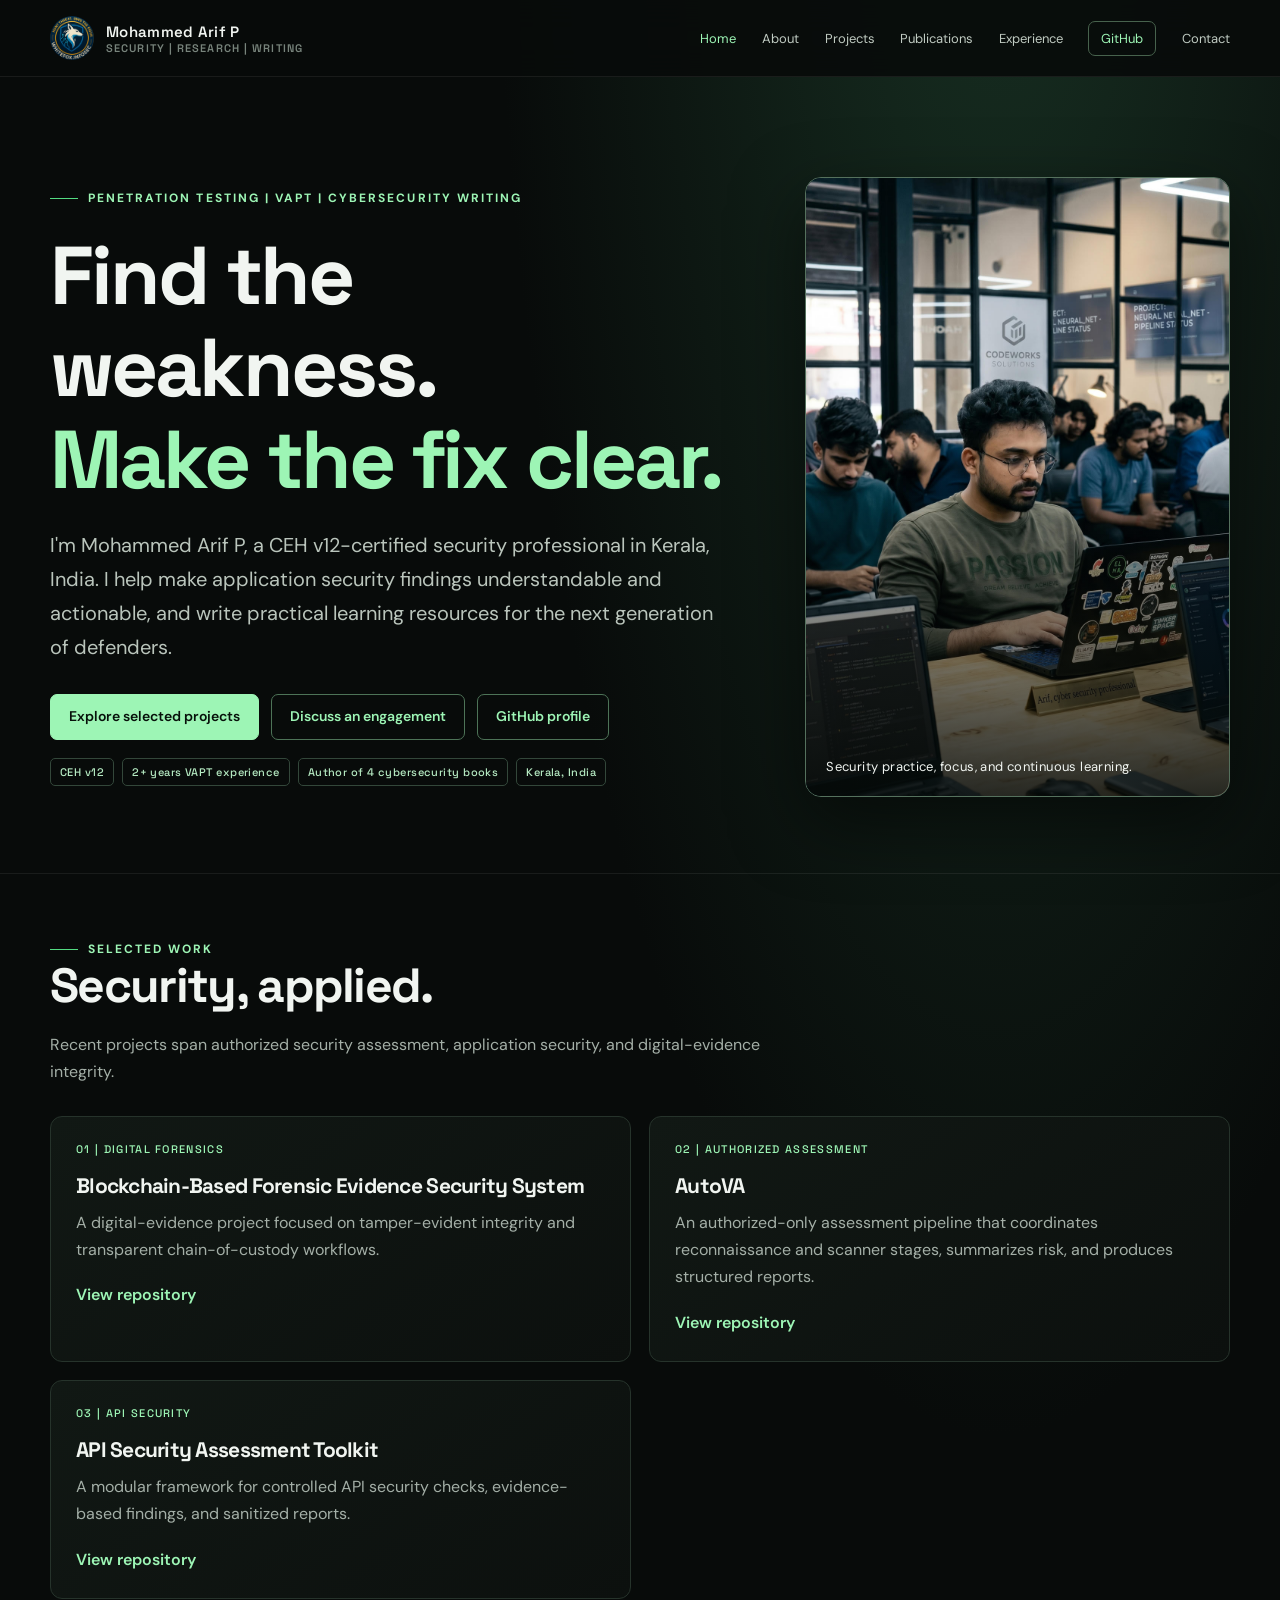
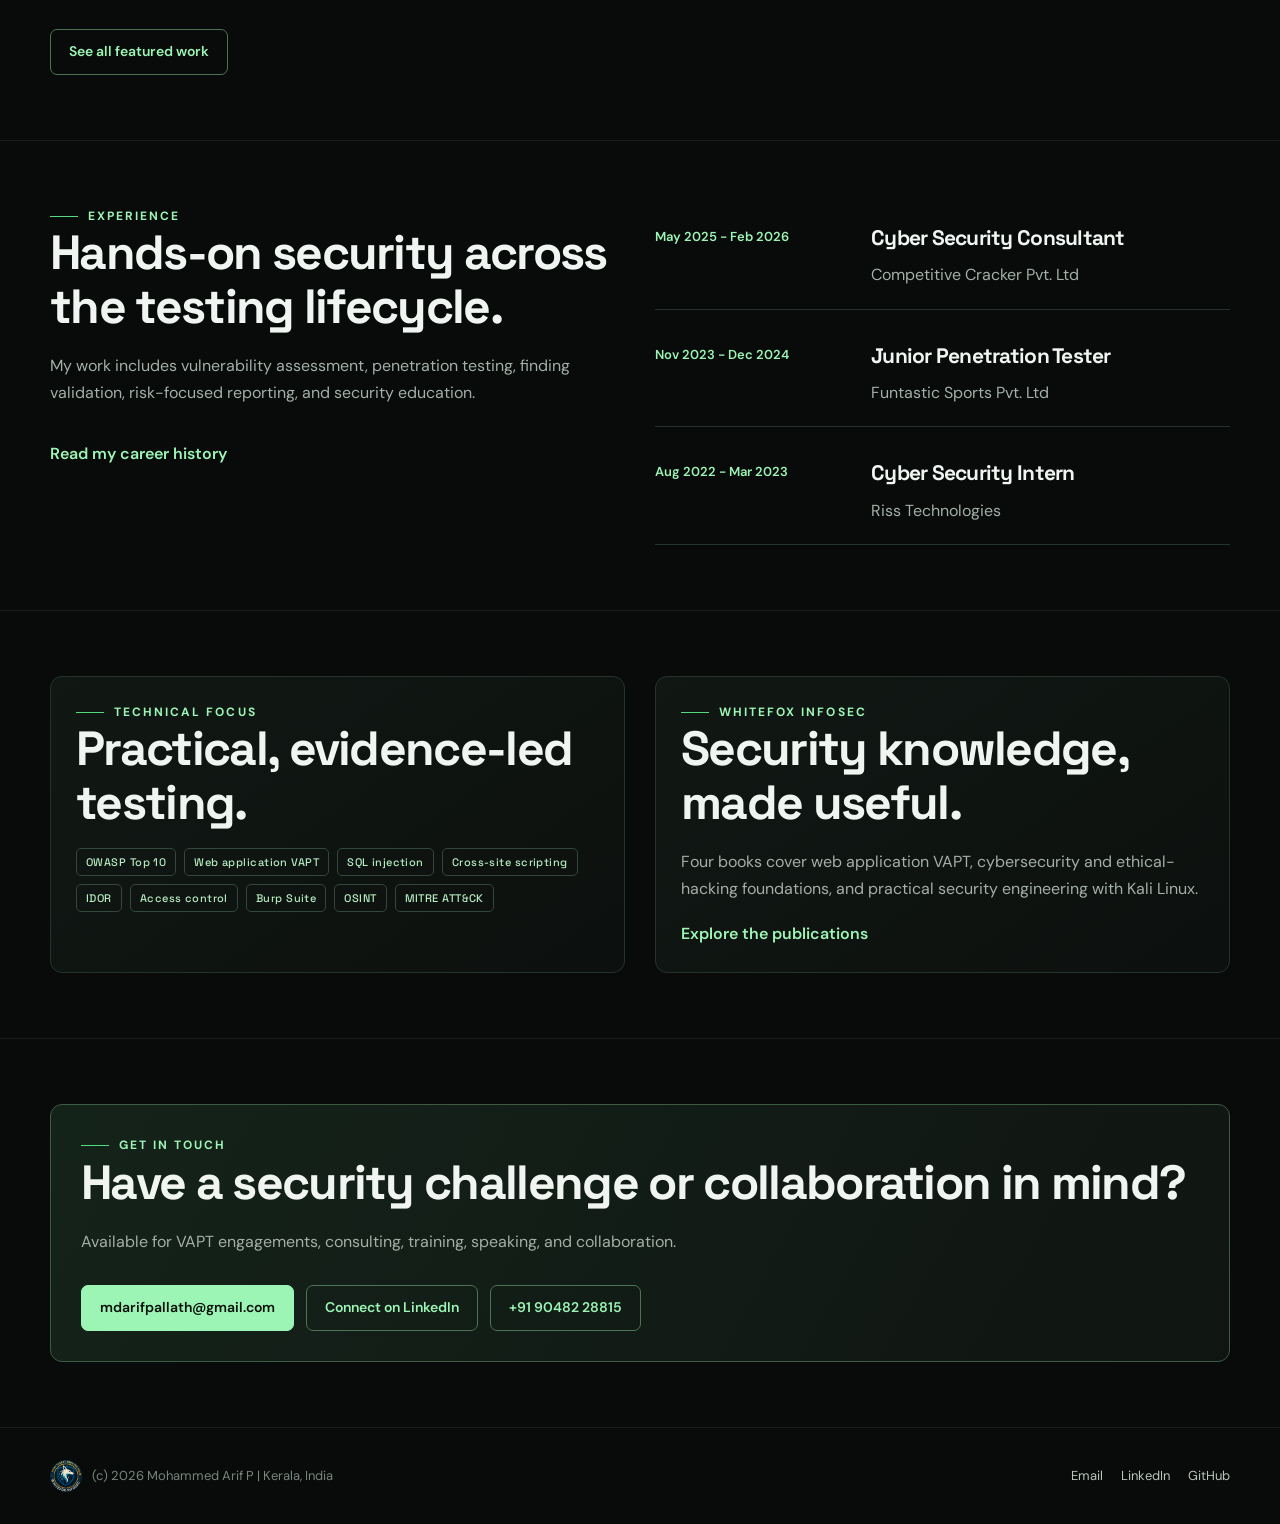
==== commit 984242ce: "Add portfolio photography and brand logo Use the supplied WhiteFox logo across site navigation and f" ====
--- a/index.html
+++ b/index.html
@@ -1,8 +1,8 @@
 <!doctype html>
 <html lang="en"><head><meta charset="utf-8"><meta name="viewport" content="width=device-width, initial-scale=1"><meta name="theme-color" content="#080b0a"><link rel="stylesheet" href="site.css"><script src="site.js" defer></script><title>Mohammed Arif P | Penetration Tester & VAPT Consultant</title><meta name="description" content="Mohammed Arif P is a CEH v12-certified penetration tester and VAPT consultant in Kerala, India, and author of four cybersecurity books."><link rel="canonical" href="https://mdarifpallath.in/"></head>
-<body><header class="site-header"><nav class="nav shell" aria-label="Main navigation"><a class="brand" href="index.html" aria-label="Mohammed Arif P home"><span class="brand-mark">AP</span><span class="brand-name">Mohammed Arif P<span class="brand-role">Security | Research | Writing</span></span></a><button class="menu-toggle" type="button" aria-expanded="false" aria-controls="site-menu">Menu</button><ul class="nav-links" id="site-menu"><li><a href="index.html" aria-current="page">Home</a></li><li><a href="about.html">About</a></li><li><a href="projects.html">Projects</a></li><li><a href="publications.html">Publications</a></li><li><a href="index.html#experience">Experience</a></li><li><a href="https://github.com/Kevin00mitnik" class="github" target="_blank" rel="noopener noreferrer">GitHub</a></li><li><a href="index.html#contact">Contact</a></li></ul></nav></header>
+<body><header class="site-header"><nav class="nav shell" aria-label="Main navigation"><a class="brand" href="index.html" aria-label="Mohammed Arif P home"><img class="brand-logo" src="assets/whitefox-infosec-logo.png" alt="WhiteFox InfoSec logo" width="44" height="44"><span class="brand-name">Mohammed Arif P<span class="brand-role">Security | Research | Writing</span></span></a><button class="menu-toggle" type="button" aria-expanded="false" aria-controls="site-menu">Menu</button><ul class="nav-links" id="site-menu"><li><a href="index.html" aria-current="page">Home</a></li><li><a href="about.html">About</a></li><li><a href="projects.html">Projects</a></li><li><a href="publications.html">Publications</a></li><li><a href="index.html#experience">Experience</a></li><li><a href="https://github.com/Kevin00mitnik" class="github" target="_blank" rel="noopener noreferrer">GitHub</a></li><li><a href="index.html#contact">Contact</a></li></ul></nav></header>
 <main>
-<section class="hero shell"><div class="eyebrow">Penetration testing | VAPT | Cybersecurity writing</div><h1>Find the weakness.<br><span>Make the fix clear.</span></h1><p class="lede">I'm Mohammed Arif P, a CEH v12-certified security professional in Kerala, India. I help make application security findings understandable and actionable, and write practical learning resources for the next generation of defenders.</p><div class="actions"><a class="button primary" href="projects.html">Explore selected projects</a><a class="button" href="mailto:mdarifpallath@gmail.com">Discuss an engagement</a><a class="button" href="https://github.com/Kevin00mitnik" target="_blank" rel="noopener noreferrer">GitHub profile</a></div><div class="tag-list" aria-label="Professional highlights"><span class="tag">CEH v12</span><span class="tag">2+ years VAPT experience</span><span class="tag">Author of 4 cybersecurity books</span><span class="tag">Kerala, India</span></div></section>
+<section class="hero shell hero-with-photo"><div class="hero-copy"><div class="eyebrow">Penetration testing | VAPT | Cybersecurity writing</div><h1>Find the weakness.<br><span>Make the fix clear.</span></h1><p class="lede">I'm Mohammed Arif P, a CEH v12-certified security professional in Kerala, India. I help make application security findings understandable and actionable, and write practical learning resources for the next generation of defenders.</p><div class="actions"><a class="button primary" href="projects.html">Explore selected projects</a><a class="button" href="mailto:mdarifpallath@gmail.com">Discuss an engagement</a><a class="button" href="https://github.com/Kevin00mitnik" target="_blank" rel="noopener noreferrer">GitHub profile</a></div><div class="tag-list" aria-label="Professional highlights"><span class="tag">CEH v12</span><span class="tag">2+ years VAPT experience</span><span class="tag">Author of 4 cybersecurity books</span><span class="tag">Kerala, India</span></div></div><figure class="hero-portrait"><img src="assets/arif-cybersecurity-work.jpg" alt="Mohammed Arif working at a cybersecurity workstation" width="1116" height="1800" fetchpriority="high"><figcaption>Security practice, focus, and continuous learning.</figcaption></figure></section>
 <section class="section"><div class="shell"><div class="section-heading"><div class="eyebrow">Selected work</div><h2>Security, applied.</h2><p>Recent projects span authorized security assessment, application security, and digital-evidence integrity.</p></div><div class="grid">
 <article class="card"><div class="card-top"><span class="number">01 | Digital forensics</span></div><h3>Blockchain-Based Forensic Evidence Security System</h3><p>A digital-evidence project focused on tamper-evident integrity and transparent chain-of-custody workflows.</p><a class="book-link" href="https://github.com/Kevin00mitnik/forensic-evidence-blockchain" target="_blank" rel="noopener noreferrer">View repository</a></article>
 <article class="card"><div class="card-top"><span class="number">02 | Authorized assessment</span></div><h3>AutoVA</h3><p>An authorized-only assessment pipeline that coordinates reconnaissance and scanner stages, summarizes risk, and produces structured reports.</p><a class="book-link" href="https://github.com/Kevin00mitnik/AutoVA" target="_blank" rel="noopener noreferrer">View repository</a></article>
@@ -10,4 +10,4 @@
 </div><div class="actions"><a class="button" href="projects.html">See all featured work</a></div></div></section>
 <section class="section" id="experience"><div class="shell two-col"><div><div class="eyebrow">Experience</div><h2>Hands-on security across the testing lifecycle.</h2><p class="muted">My work includes vulnerability assessment, penetration testing, finding validation, risk-focused reporting, and security education.</p><a class="book-link" href="about.html#career">Read my career history</a></div><div class="timeline"><article class="timeline-item"><div class="timeline-date">May 2025 - Feb 2026</div><div><h3>Cyber Security Consultant</h3><p>Competitive Cracker Pvt. Ltd</p></div></article><article class="timeline-item"><div class="timeline-date">Nov 2023 - Dec 2024</div><div><h3>Junior Penetration Tester</h3><p>Funtastic Sports Pvt. Ltd</p></div></article><article class="timeline-item"><div class="timeline-date">Aug 2022 - Mar 2023</div><div><h3>Cyber Security Intern</h3><p>Riss Technologies</p></div></article></div></div></section>
 <section class="section"><div class="shell two-col"><div class="card"><div class="eyebrow">Technical focus</div><h2>Practical, evidence-led testing.</h2><div class="tag-list"><span class="tag">OWASP Top 10</span><span class="tag">Web application VAPT</span><span class="tag">SQL injection</span><span class="tag">Cross-site scripting</span><span class="tag">IDOR</span><span class="tag">Access control</span><span class="tag">Burp Suite</span><span class="tag">OSINT</span><span class="tag">MITRE ATT&amp;CK</span></div></div><div class="card"><div class="eyebrow">WhiteFox InfoSec</div><h2>Security knowledge, made useful.</h2><p>Four books cover web application VAPT, cybersecurity and ethical-hacking foundations, and practical security engineering with Kali Linux.</p><a class="book-link" href="publications.html">Explore the publications</a></div></div></section>
-<section class="section" id="contact"><div class="shell callout"><div class="eyebrow">Get in touch</div><h2>Have a security challenge or collaboration in mind?</h2><p>Available for VAPT engagements, consulting, training, speaking, and collaboration.</p><div class="actions"><a class="button primary" href="mailto:mdarifpallath@gmail.com">mdarifpallath@gmail.com</a><a class="button" href="https://www.linkedin.com/in/md-arif-pallath/" target="_blank" rel="noopener noreferrer">Connect on LinkedIn</a><a class="button" href="tel:+919048228815">+91 90482 28815</a></div></div></section></main><footer class="site-footer"><div class="shell footer-inner"><span>(c) 2026 Mohammed Arif P | Kerala, India</span><div class="footer-links"><a href="mailto:mdarifpallath@gmail.com">Email</a><a href="https://www.linkedin.com/in/md-arif-pallath/" target="_blank" rel="noopener noreferrer">LinkedIn</a><a href="https://github.com/Kevin00mitnik" target="_blank" rel="noopener noreferrer">GitHub</a></div></div></footer></body></html>+<section class="section" id="contact"><div class="shell callout"><div class="eyebrow">Get in touch</div><h2>Have a security challenge or collaboration in mind?</h2><p>Available for VAPT engagements, consulting, training, speaking, and collaboration.</p><div class="actions"><a class="button primary" href="mailto:mdarifpallath@gmail.com">mdarifpallath@gmail.com</a><a class="button" href="https://www.linkedin.com/in/md-arif-pallath/" target="_blank" rel="noopener noreferrer">Connect on LinkedIn</a><a class="button" href="tel:+919048228815">+91 90482 28815</a></div></div></section></main><footer class="site-footer"><div class="shell footer-inner"><span class="footer-brand"><img src="assets/whitefox-infosec-logo.png" alt="" width="32" height="32"><span>(c) 2026 Mohammed Arif P | Kerala, India</span></span><div class="footer-links"><a href="mailto:mdarifpallath@gmail.com">Email</a><a href="https://www.linkedin.com/in/md-arif-pallath/" target="_blank" rel="noopener noreferrer">LinkedIn</a><a href="https://github.com/Kevin00mitnik" target="_blank" rel="noopener noreferrer">GitHub</a></div></div></footer></body></html>
--- a/site.css
+++ b/site.css
@@ -1,2 +1,4 @@
 @import url('https://fonts.googleapis.com/css2?family=DM+Sans:wght@400;500;600;700&family=Space+Grotesk:wght@400;500;600;700&display=swap');
 :root{color-scheme:dark;--bg:#080b0a;--panel:#101513;--panel2:#151c18;--line:#26332b;--green:#9df5b5;--green-strong:#53db82;--text:#f1f5f1;--muted:#a4afa7;--soft:#78847c;--max:1180px;font-family:'DM Sans',sans-serif}*{box-sizing:border-box}html{scroll-behavior:smooth}body{margin:0;background:radial-gradient(ellipse at 78% -10%,#183123 0,transparent 36%),var(--bg);color:var(--text);line-height:1.7}a{color:inherit;text-decoration:none}a:hover{color:var(--green)}.shell{width:min(var(--max),calc(100% - 48px));margin-inline:auto}.site-header{position:sticky;top:0;z-index:20;border-bottom:1px solid #ffffff12;background:#080b0aeb;backdrop-filter:blur(16px)}.nav{min-height:76px;display:flex;align-items:center;justify-content:space-between;gap:28px}.brand{display:flex;align-items:center;gap:12px;min-width:max-content}.brand-mark{display:grid;place-items:center;width:38px;height:38px;border:1px solid #5bba77;border-radius:12px;color:var(--green);font:700 16px 'Space Grotesk',sans-serif}.brand-name{font:600 15px 'Space Grotesk',sans-serif;letter-spacing:.02em}.brand-role{display:block;color:var(--soft);font-size:11px;letter-spacing:.1em;text-transform:uppercase}.nav-links{display:flex;align-items:center;gap:clamp(12px,2vw,26px);list-style:none;margin:0;padding:0}.nav-links a{color:#c0cbc2;font-size:13px;white-space:nowrap}.nav-links a:hover,.nav-links a[aria-current=page]{color:var(--green)}.nav-links a.github{border:1px solid #47624d;border-radius:7px;padding:8px 12px;color:var(--green)}.menu-toggle{display:none;border:1px solid var(--line);border-radius:7px;padding:9px 12px;background:transparent;color:var(--text);font:inherit}.hero{padding:100px 0 76px}.eyebrow{display:flex;align-items:center;gap:10px;color:var(--green);font-size:12px;font-weight:700;letter-spacing:.17em;text-transform:uppercase}.eyebrow:before{content:'';height:1px;width:28px;background:var(--green-strong)}h1,h2,h3{font-family:'Space Grotesk',sans-serif;line-height:1.12;letter-spacing:-.035em}h1{font-size:clamp(44px,8vw,82px);max-width:900px;margin:22px 0}h1 span{color:var(--green)}h2{font-size:clamp(30px,5vw,48px);margin:0 0 18px}h3{font-size:21px;margin:0 0 12px}.lede{max-width:730px;color:#bac5bc;font-size:clamp(17px,2vw,20px)}.intro{max-width:740px;color:var(--muted);font-size:16px}.actions{display:flex;flex-wrap:wrap;gap:12px;margin-top:30px}.button{display:inline-flex;align-items:center;justify-content:center;gap:8px;min-height:46px;padding:0 18px;border:1px solid #4d7357;border-radius:7px;color:var(--green);font-size:14px;font-weight:600}.button.primary{background:var(--green);color:#07100a;border-color:var(--green)}.button:hover{transform:translateY(-1px);color:var(--text)}.button.primary:hover{color:#07100a;background:#b9ffd0}.section{padding:65px 0;border-top:1px solid #ffffff12}.section-heading{max-width:720px;margin-bottom:30px}.section-heading p,.muted{color:var(--muted)}.grid{display:grid;grid-template-columns:repeat(2,minmax(0,1fr));gap:18px}.card{padding:25px;border:1px solid var(--line);border-radius:12px;background:linear-gradient(145deg,#111814,#0c100e)}.card p{color:var(--muted);margin:0}.card-top{display:flex;justify-content:space-between;gap:16px;align-items:start;margin-bottom:18px}.number,.tag{color:var(--green);font:500 11px 'Space Grotesk',sans-serif;letter-spacing:.12em;text-transform:uppercase}.tag-list{display:flex;flex-wrap:wrap;gap:8px;margin-top:18px}.tag{padding:6px 9px;border:1px solid #33473a;border-radius:5px;color:#b5eac2;letter-spacing:.04em;text-transform:none}.project-detail{margin-top:16px;padding-top:16px;border-top:1px solid var(--line)}.project-detail strong{color:#dfe8e0}.project-detail p+p{margin-top:12px}.timeline{display:grid;gap:14px}.timeline-item{display:grid;grid-template-columns:190px 1fr;gap:26px;padding:20px 0;border-bottom:1px solid var(--line)}.timeline-date{color:var(--green);font-size:13px;font-weight:600}.timeline-item p{margin:7px 0 0;color:var(--muted)}.book-index{color:var(--green);font:500 12px 'Space Grotesk',sans-serif;letter-spacing:.1em}.book-link{display:inline-block;margin-top:18px;color:var(--green);font-weight:600}.two-col{display:grid;grid-template-columns:1fr 1fr;gap:30px}.callout{padding:30px;border:1px solid #3c5a44;border-radius:12px;background:linear-gradient(120deg,#14231a,#101512)}.callout p{color:var(--muted)}.site-footer{padding:32px 0;border-top:1px solid #ffffff12;color:var(--soft);font-size:13px}.footer-inner{display:flex;justify-content:space-between;align-items:center;gap:20px}.footer-links{display:flex;flex-wrap:wrap;gap:18px}.footer-links a{color:#bac5bc}.footer-links a:hover{color:var(--green)}@media(max-width:900px){.nav{min-height:68px}.menu-toggle{display:block}.nav-links{display:none;position:absolute;top:68px;left:0;right:0;flex-direction:column;align-items:stretch;gap:0;padding:12px 24px 18px;border-bottom:1px solid var(--line);background:#080b0a}.nav-links.open{display:flex}.nav-links li{padding:11px 0;border-bottom:1px solid #ffffff10}.nav-links li:last-child{border:0}.nav-links a.github{display:inline-block}.hero{padding-top:76px}}@media(max-width:680px){.shell{width:min(var(--max),calc(100% - 36px))}.grid,.two-col{grid-template-columns:1fr}.hero{padding:68px 0 55px}.section{padding:48px 0}.timeline-item{grid-template-columns:1fr;gap:5px}.footer-inner{align-items:flex-start;flex-direction:column}}@media(prefers-reduced-motion:reduce){html{scroll-behavior:auto}*,*:before,*:after{animation-duration:.01ms!important;transition-duration:.01ms!important}}
+
+.brand-logo{display:block;width:44px;height:44px;flex:0 0 44px;object-fit:contain;border-radius:50%;background:#06101a}.footer-brand{display:inline-flex;align-items:center;gap:10px}.footer-brand img{width:32px;height:32px;object-fit:contain;border-radius:50%;background:#06101a}.hero-with-photo{display:grid;grid-template-columns:minmax(0,1.15fr) minmax(280px,.72fr);align-items:center;gap:clamp(32px,6vw,78px)}.hero-copy{min-width:0}.hero-portrait,.about-photo{position:relative;margin:0;overflow:hidden;border:1px solid #55715d;border-radius:16px;background:#0c1720;box-shadow:0 24px 70px #0008}.hero-portrait{height:min(620px,68vw);min-height:430px}.hero-portrait:after,.about-photo:after{position:absolute;inset:45% 0 0;content:"";background:linear-gradient(transparent,#050907d9)}.hero-portrait img,.about-photo img{display:block;width:100%;height:100%;object-fit:cover}.hero-portrait img{object-position:center 42%}.hero-portrait figcaption,.about-photo figcaption{position:absolute;z-index:1;right:20px;bottom:18px;left:20px;color:#f1f5f1;font-size:13px;letter-spacing:.03em}.photo-story{display:grid;grid-template-columns:minmax(260px,.85fr) minmax(0,1fr);align-items:center;gap:clamp(28px,6vw,72px)}.about-photo{aspect-ratio:4/3;max-height:540px}.about-photo img{object-position:center 36%}.photo-story h2{margin-top:16px}@media(max-width:860px){.hero-with-photo{grid-template-columns:1fr}.hero-portrait{height:min(760px,105vw);min-height:380px;max-width:560px}.photo-story{grid-template-columns:1fr}.about-photo{width:min(100%,620px)}}@media(max-width:680px){.hero-portrait{height:110vw;min-height:360px}}
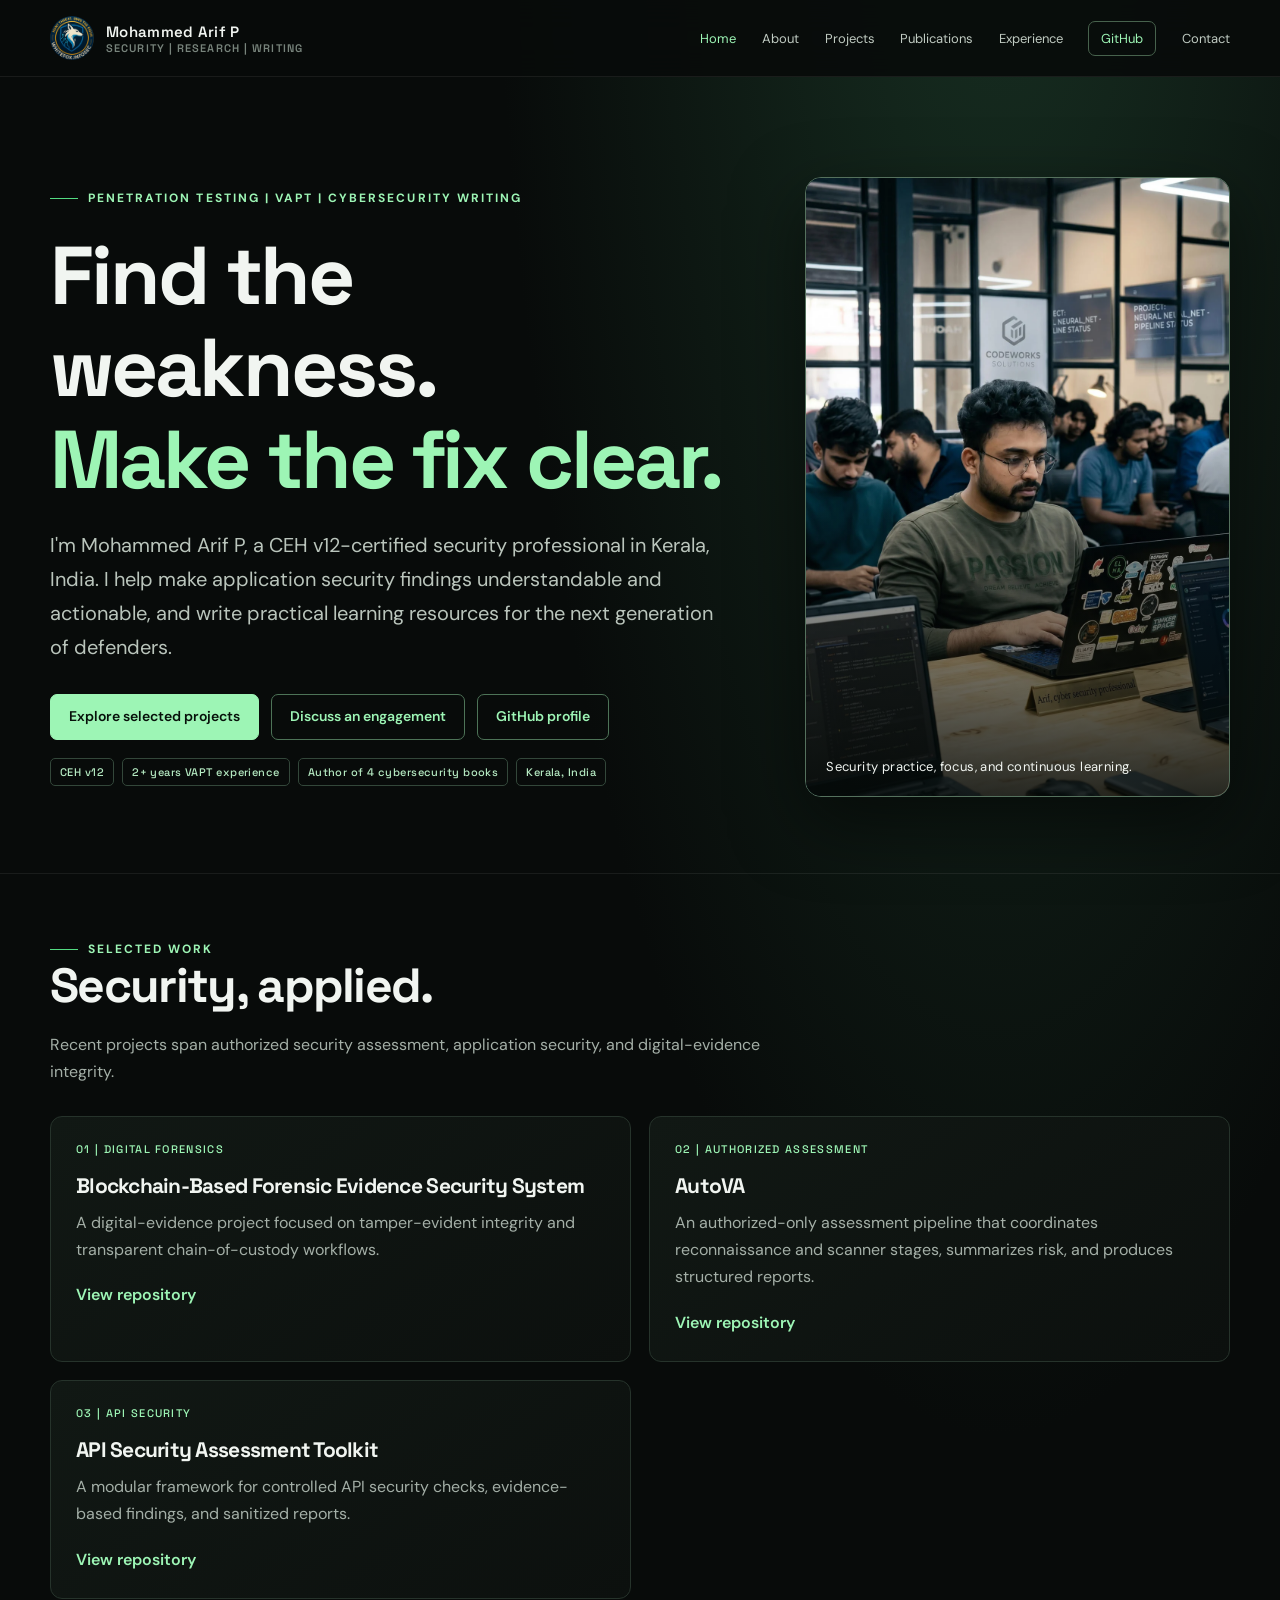
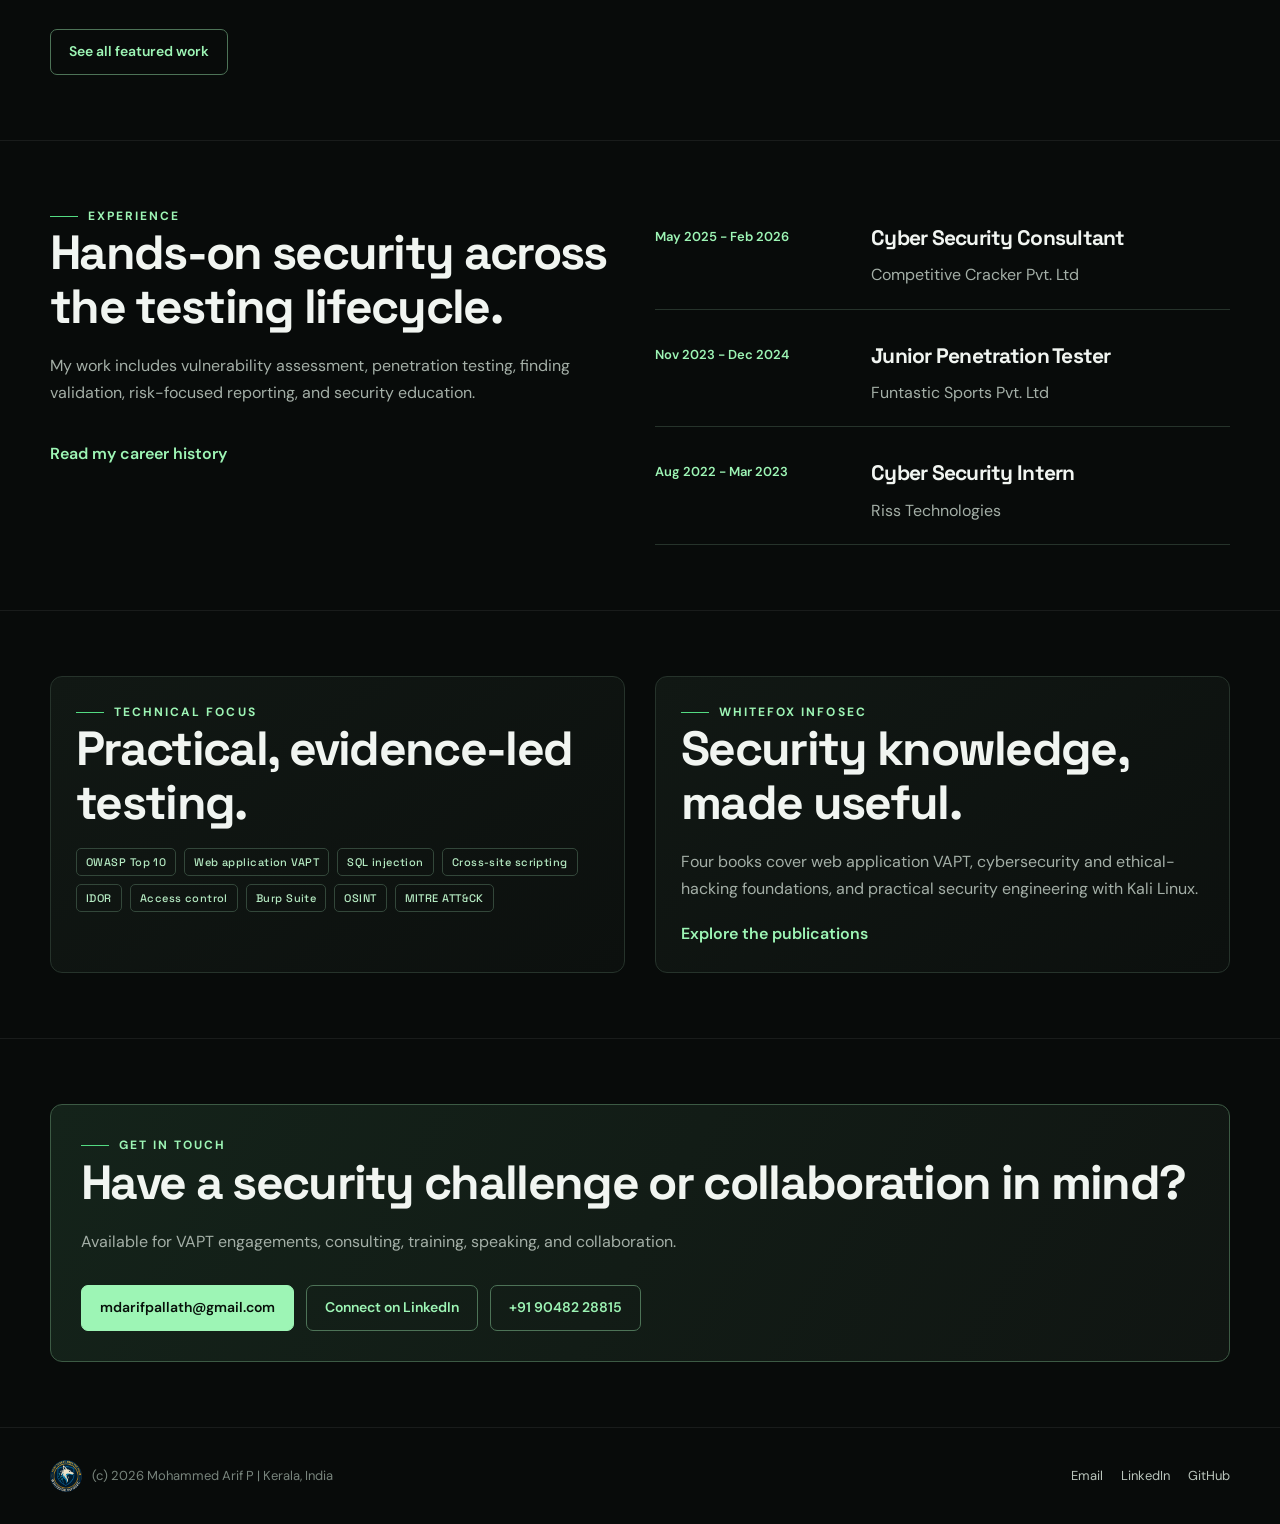
==== commit 99fee473: "Complete portfolio technical SEO Add page-specific metadata, structured data, crawler guidance, site" ====
--- a/index.html
+++ b/index.html
@@ -1,8 +1,8 @@
 <!doctype html>
-<html lang="en"><head><meta charset="utf-8"><meta name="viewport" content="width=device-width, initial-scale=1"><meta name="theme-color" content="#080b0a"><link rel="stylesheet" href="site.css"><script src="site.js" defer></script><title>Mohammed Arif P | Penetration Tester & VAPT Consultant</title><meta name="description" content="Mohammed Arif P is a CEH v12-certified penetration tester and VAPT consultant in Kerala, India, and author of four cybersecurity books."><link rel="canonical" href="https://mdarifpallath.in/"></head>
-<body><header class="site-header"><nav class="nav shell" aria-label="Main navigation"><a class="brand" href="index.html" aria-label="Mohammed Arif P home"><img class="brand-logo" src="assets/whitefox-infosec-logo.png" alt="WhiteFox InfoSec logo" width="44" height="44"><span class="brand-name">Mohammed Arif P<span class="brand-role">Security | Research | Writing</span></span></a><button class="menu-toggle" type="button" aria-expanded="false" aria-controls="site-menu">Menu</button><ul class="nav-links" id="site-menu"><li><a href="index.html" aria-current="page">Home</a></li><li><a href="about.html">About</a></li><li><a href="projects.html">Projects</a></li><li><a href="publications.html">Publications</a></li><li><a href="index.html#experience">Experience</a></li><li><a href="https://github.com/Kevin00mitnik" class="github" target="_blank" rel="noopener noreferrer">GitHub</a></li><li><a href="index.html#contact">Contact</a></li></ul></nav></header>
+<html lang="en"><head><meta charset="utf-8"><meta name="viewport" content="width=device-width, initial-scale=1"><meta name="theme-color" content="#080b0a"><link rel="stylesheet" href="site.css"><script src="site.js" defer></script><title>Mohammed Arif P | Penetration Tester & VAPT Consultant</title><meta name="description" content="Mohammed Arif P is a CEH v12-certified penetration tester in Kerala, India. Explore his VAPT projects, cybersecurity books, professional experience, and GitHub."><meta name="author" content="Mohammed Arif P"><meta name="robots" content="index, follow, max-image-preview:large, max-snippet:-1, max-video-preview:-1"><meta name="googlebot" content="index, follow, max-image-preview:large, max-snippet:-1, max-video-preview:-1"><link rel="canonical" href="https://mdarifpallath.in/"><link rel="icon" type="image/png" sizes="32x32" href="/assets/favicon-32.png"><link rel="shortcut icon" href="/assets/favicon.ico"><link rel="apple-touch-icon" sizes="180x180" href="/assets/apple-touch-icon.png"><meta property="og:type" content="website"><meta property="og:title" content="Mohammed Arif P | Penetration Tester & VAPT Consultant"><meta property="og:description" content="Mohammed Arif P is a CEH v12-certified penetration tester in Kerala, India. Explore his VAPT projects, cybersecurity books, professional experience, and GitHub."><meta property="og:url" content="https://mdarifpallath.in/"><meta property="og:site_name" content="Mohammed Arif P | Cybersecurity Portfolio"><meta property="og:locale" content="en_IN"><meta property="og:image" content="https://mdarifpallath.in/assets/og-portfolio.jpg"><meta property="og:image:secure_url" content="https://mdarifpallath.in/assets/og-portfolio.jpg"><meta property="og:image:type" content="image/jpeg"><meta property="og:image:width" content="1200"><meta property="og:image:height" content="630"><meta property="og:image:alt" content="Mohammed Arif P | Penetration Tester and VAPT Consultant"><meta name="twitter:card" content="summary_large_image"><meta name="twitter:title" content="Mohammed Arif P | Penetration Tester & VAPT Consultant"><meta name="twitter:description" content="Mohammed Arif P is a CEH v12-certified penetration tester in Kerala, India. Explore his VAPT projects, cybersecurity books, professional experience, and GitHub."><meta name="twitter:image" content="https://mdarifpallath.in/assets/og-portfolio.jpg"><meta name="twitter:image:alt" content="Mohammed Arif P | Penetration Tester and VAPT Consultant"><script type="application/ld+json">{"@context":"https://schema.org","@graph":[{"@type":"WebSite","@id":"https://mdarifpallath.in/#website","url":"https://mdarifpallath.in/","name":"Mohammed Arif P | Cybersecurity Portfolio","description":"Mohammed Arif P is a CEH v12-certified penetration tester in Kerala, India. Explore his VAPT projects, cybersecurity books, professional experience, and GitHub.","inLanguage":"en-IN","publisher":{"@id":"https://mdarifpallath.in/#person"}},{"@type":"Person","@id":"https://mdarifpallath.in/#person","name":"Mohammed Arif P","url":"https://mdarifpallath.in/","image":"https://mdarifpallath.in/assets/arif-cybersecurity-work.webp","jobTitle":"Penetration Tester and VAPT Consultant","description":"CEH v12-certified penetration tester and cybersecurity author based in Kerala, India.","email":"mdarifpallath@gmail.com","address":{"@type":"PostalAddress","addressRegion":"Kerala","addressCountry":"IN"},"sameAs":["https://github.com/Kevin00mitnik","https://www.linkedin.com/in/md-arif-pallath/"],"knowsAbout":["Penetration testing","Vulnerability assessment and penetration testing","Web application security","OWASP Top 10","API security","Digital forensics","Threat intelligence"]},{"@type":"WebPage","@id":"https://mdarifpallath.in/#webpage","url":"https://mdarifpallath.in/","name":"Mohammed Arif P | Penetration Tester & VAPT Consultant","description":"Mohammed Arif P is a CEH v12-certified penetration tester in Kerala, India. Explore his VAPT projects, cybersecurity books, professional experience, and GitHub.","inLanguage":"en-IN","isPartOf":{"@id":"https://mdarifpallath.in/#website"},"author":{"@id":"https://mdarifpallath.in/#person"},"mainEntity":{"@id":"https://mdarifpallath.in/#person"}},{"@type":"BreadcrumbList","itemListElement":[{"@type":"ListItem","position":1,"name":"Home","item":"https://mdarifpallath.in/"}]}]}</script></head>
+<body><header class="site-header"><nav class="nav shell" aria-label="Main navigation"><a class="brand" href="index.html" aria-label="Mohammed Arif P home"><img class="brand-logo" src="assets/whitefox-infosec-logo.webp" alt="WhiteFox InfoSec logo" width="44" height="44"><span class="brand-name">Mohammed Arif P<span class="brand-role">Security | Research | Writing</span></span></a><button class="menu-toggle" type="button" aria-expanded="false" aria-controls="site-menu">Menu</button><ul class="nav-links" id="site-menu"><li><a href="index.html" aria-current="page">Home</a></li><li><a href="about.html">About</a></li><li><a href="projects.html">Projects</a></li><li><a href="publications.html">Publications</a></li><li><a href="index.html#experience">Experience</a></li><li><a href="https://github.com/Kevin00mitnik" class="github" target="_blank" rel="noopener noreferrer">GitHub</a></li><li><a href="index.html#contact">Contact</a></li></ul></nav></header>
 <main>
-<section class="hero shell hero-with-photo"><div class="hero-copy"><div class="eyebrow">Penetration testing | VAPT | Cybersecurity writing</div><h1>Find the weakness.<br><span>Make the fix clear.</span></h1><p class="lede">I'm Mohammed Arif P, a CEH v12-certified security professional in Kerala, India. I help make application security findings understandable and actionable, and write practical learning resources for the next generation of defenders.</p><div class="actions"><a class="button primary" href="projects.html">Explore selected projects</a><a class="button" href="mailto:mdarifpallath@gmail.com">Discuss an engagement</a><a class="button" href="https://github.com/Kevin00mitnik" target="_blank" rel="noopener noreferrer">GitHub profile</a></div><div class="tag-list" aria-label="Professional highlights"><span class="tag">CEH v12</span><span class="tag">2+ years VAPT experience</span><span class="tag">Author of 4 cybersecurity books</span><span class="tag">Kerala, India</span></div></div><figure class="hero-portrait"><img src="assets/arif-cybersecurity-work.jpg" alt="Mohammed Arif working at a cybersecurity workstation" width="1116" height="1800" fetchpriority="high"><figcaption>Security practice, focus, and continuous learning.</figcaption></figure></section>
+<section class="hero shell hero-with-photo"><div class="hero-copy"><div class="eyebrow">Penetration testing | VAPT | Cybersecurity writing</div><h1>Find the weakness.<br><span>Make the fix clear.</span></h1><p class="lede">I'm Mohammed Arif P, a CEH v12-certified security professional in Kerala, India. I help make application security findings understandable and actionable, and write practical learning resources for the next generation of defenders.</p><div class="actions"><a class="button primary" href="projects.html">Explore selected projects</a><a class="button" href="mailto:mdarifpallath@gmail.com">Discuss an engagement</a><a class="button" href="https://github.com/Kevin00mitnik" target="_blank" rel="noopener noreferrer">GitHub profile</a></div><div class="tag-list" aria-label="Professional highlights"><span class="tag">CEH v12</span><span class="tag">2+ years VAPT experience</span><span class="tag">Author of 4 cybersecurity books</span><span class="tag">Kerala, India</span></div></div><figure class="hero-portrait"><img src="assets/arif-cybersecurity-work.webp" alt="Mohammed Arif working at a cybersecurity workstation" width="1116" height="1800" fetchpriority="high"><figcaption>Security practice, focus, and continuous learning.</figcaption></figure></section>
 <section class="section"><div class="shell"><div class="section-heading"><div class="eyebrow">Selected work</div><h2>Security, applied.</h2><p>Recent projects span authorized security assessment, application security, and digital-evidence integrity.</p></div><div class="grid">
 <article class="card"><div class="card-top"><span class="number">01 | Digital forensics</span></div><h3>Blockchain-Based Forensic Evidence Security System</h3><p>A digital-evidence project focused on tamper-evident integrity and transparent chain-of-custody workflows.</p><a class="book-link" href="https://github.com/Kevin00mitnik/forensic-evidence-blockchain" target="_blank" rel="noopener noreferrer">View repository</a></article>
 <article class="card"><div class="card-top"><span class="number">02 | Authorized assessment</span></div><h3>AutoVA</h3><p>An authorized-only assessment pipeline that coordinates reconnaissance and scanner stages, summarizes risk, and produces structured reports.</p><a class="book-link" href="https://github.com/Kevin00mitnik/AutoVA" target="_blank" rel="noopener noreferrer">View repository</a></article>
@@ -10,4 +10,4 @@
 </div><div class="actions"><a class="button" href="projects.html">See all featured work</a></div></div></section>
 <section class="section" id="experience"><div class="shell two-col"><div><div class="eyebrow">Experience</div><h2>Hands-on security across the testing lifecycle.</h2><p class="muted">My work includes vulnerability assessment, penetration testing, finding validation, risk-focused reporting, and security education.</p><a class="book-link" href="about.html#career">Read my career history</a></div><div class="timeline"><article class="timeline-item"><div class="timeline-date">May 2025 - Feb 2026</div><div><h3>Cyber Security Consultant</h3><p>Competitive Cracker Pvt. Ltd</p></div></article><article class="timeline-item"><div class="timeline-date">Nov 2023 - Dec 2024</div><div><h3>Junior Penetration Tester</h3><p>Funtastic Sports Pvt. Ltd</p></div></article><article class="timeline-item"><div class="timeline-date">Aug 2022 - Mar 2023</div><div><h3>Cyber Security Intern</h3><p>Riss Technologies</p></div></article></div></div></section>
 <section class="section"><div class="shell two-col"><div class="card"><div class="eyebrow">Technical focus</div><h2>Practical, evidence-led testing.</h2><div class="tag-list"><span class="tag">OWASP Top 10</span><span class="tag">Web application VAPT</span><span class="tag">SQL injection</span><span class="tag">Cross-site scripting</span><span class="tag">IDOR</span><span class="tag">Access control</span><span class="tag">Burp Suite</span><span class="tag">OSINT</span><span class="tag">MITRE ATT&amp;CK</span></div></div><div class="card"><div class="eyebrow">WhiteFox InfoSec</div><h2>Security knowledge, made useful.</h2><p>Four books cover web application VAPT, cybersecurity and ethical-hacking foundations, and practical security engineering with Kali Linux.</p><a class="book-link" href="publications.html">Explore the publications</a></div></div></section>
-<section class="section" id="contact"><div class="shell callout"><div class="eyebrow">Get in touch</div><h2>Have a security challenge or collaboration in mind?</h2><p>Available for VAPT engagements, consulting, training, speaking, and collaboration.</p><div class="actions"><a class="button primary" href="mailto:mdarifpallath@gmail.com">mdarifpallath@gmail.com</a><a class="button" href="https://www.linkedin.com/in/md-arif-pallath/" target="_blank" rel="noopener noreferrer">Connect on LinkedIn</a><a class="button" href="tel:+919048228815">+91 90482 28815</a></div></div></section></main><footer class="site-footer"><div class="shell footer-inner"><span class="footer-brand"><img src="assets/whitefox-infosec-logo.png" alt="" width="32" height="32"><span>(c) 2026 Mohammed Arif P | Kerala, India</span></span><div class="footer-links"><a href="mailto:mdarifpallath@gmail.com">Email</a><a href="https://www.linkedin.com/in/md-arif-pallath/" target="_blank" rel="noopener noreferrer">LinkedIn</a><a href="https://github.com/Kevin00mitnik" target="_blank" rel="noopener noreferrer">GitHub</a></div></div></footer></body></html>+<section class="section" id="contact"><div class="shell callout"><div class="eyebrow">Get in touch</div><h2>Have a security challenge or collaboration in mind?</h2><p>Available for VAPT engagements, consulting, training, speaking, and collaboration.</p><div class="actions"><a class="button primary" href="mailto:mdarifpallath@gmail.com">mdarifpallath@gmail.com</a><a class="button" href="https://www.linkedin.com/in/md-arif-pallath/" target="_blank" rel="noopener noreferrer">Connect on LinkedIn</a><a class="button" href="tel:+919048228815">+91 90482 28815</a></div></div></section></main><footer class="site-footer"><div class="shell footer-inner"><span class="footer-brand"><img src="assets/whitefox-infosec-logo.webp" alt="" width="32" height="32"><span>(c) 2026 Mohammed Arif P | Kerala, India</span></span><div class="footer-links"><a href="mailto:mdarifpallath@gmail.com">Email</a><a href="https://www.linkedin.com/in/md-arif-pallath/" target="_blank" rel="noopener noreferrer">LinkedIn</a><a href="https://github.com/Kevin00mitnik" target="_blank" rel="noopener noreferrer">GitHub</a></div></div></footer></body></html>
